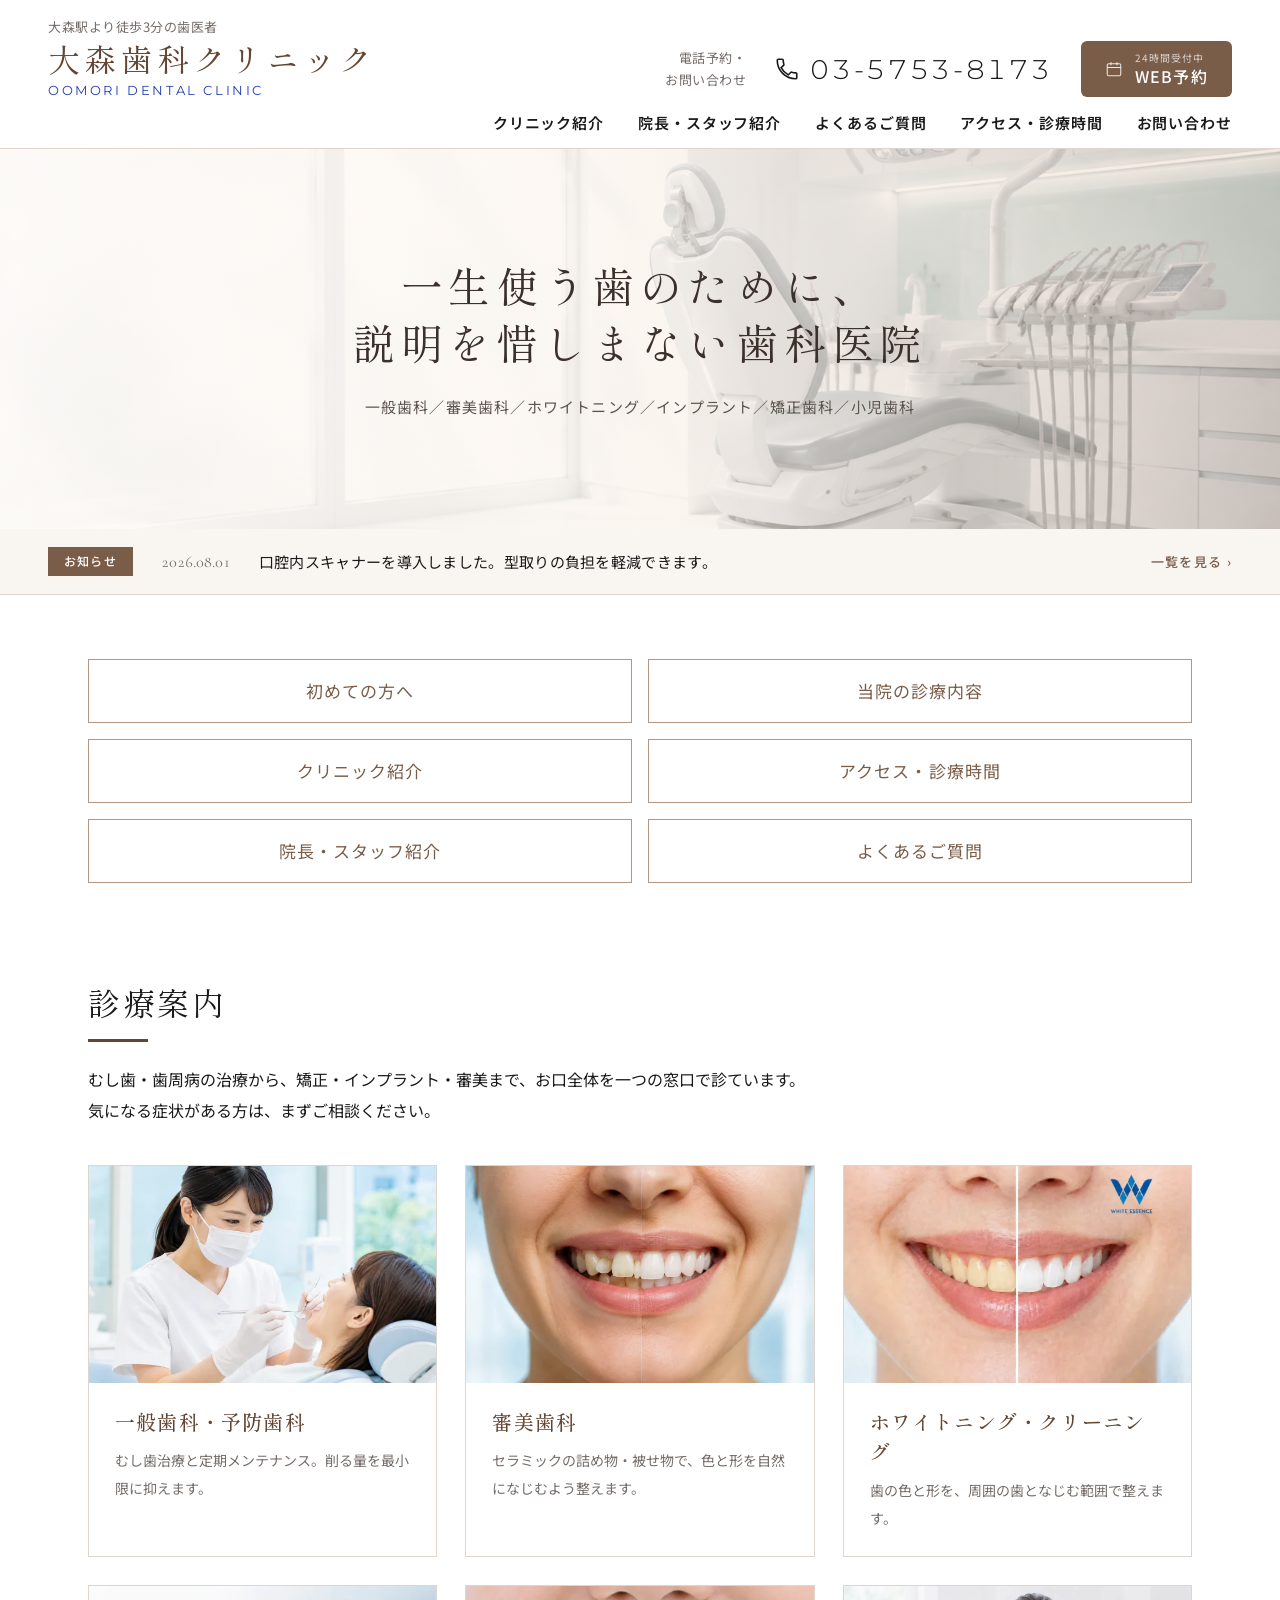
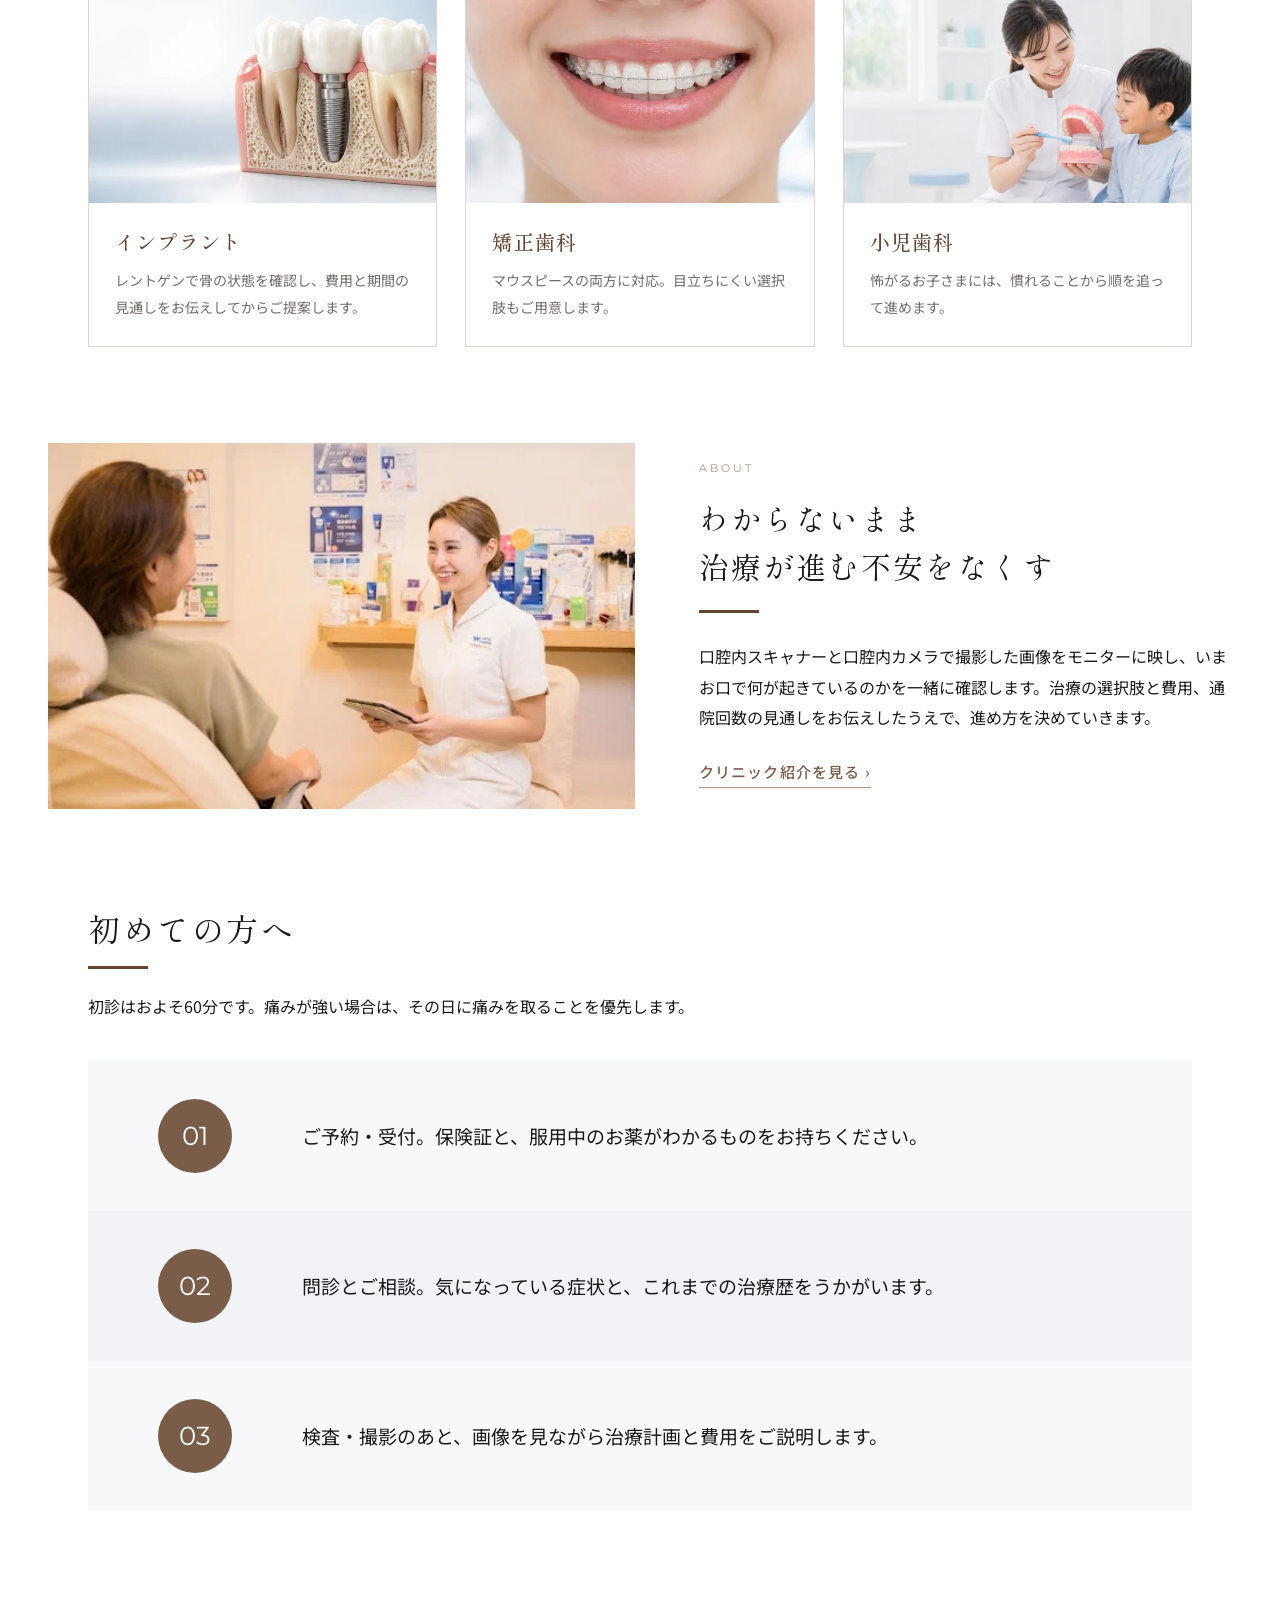
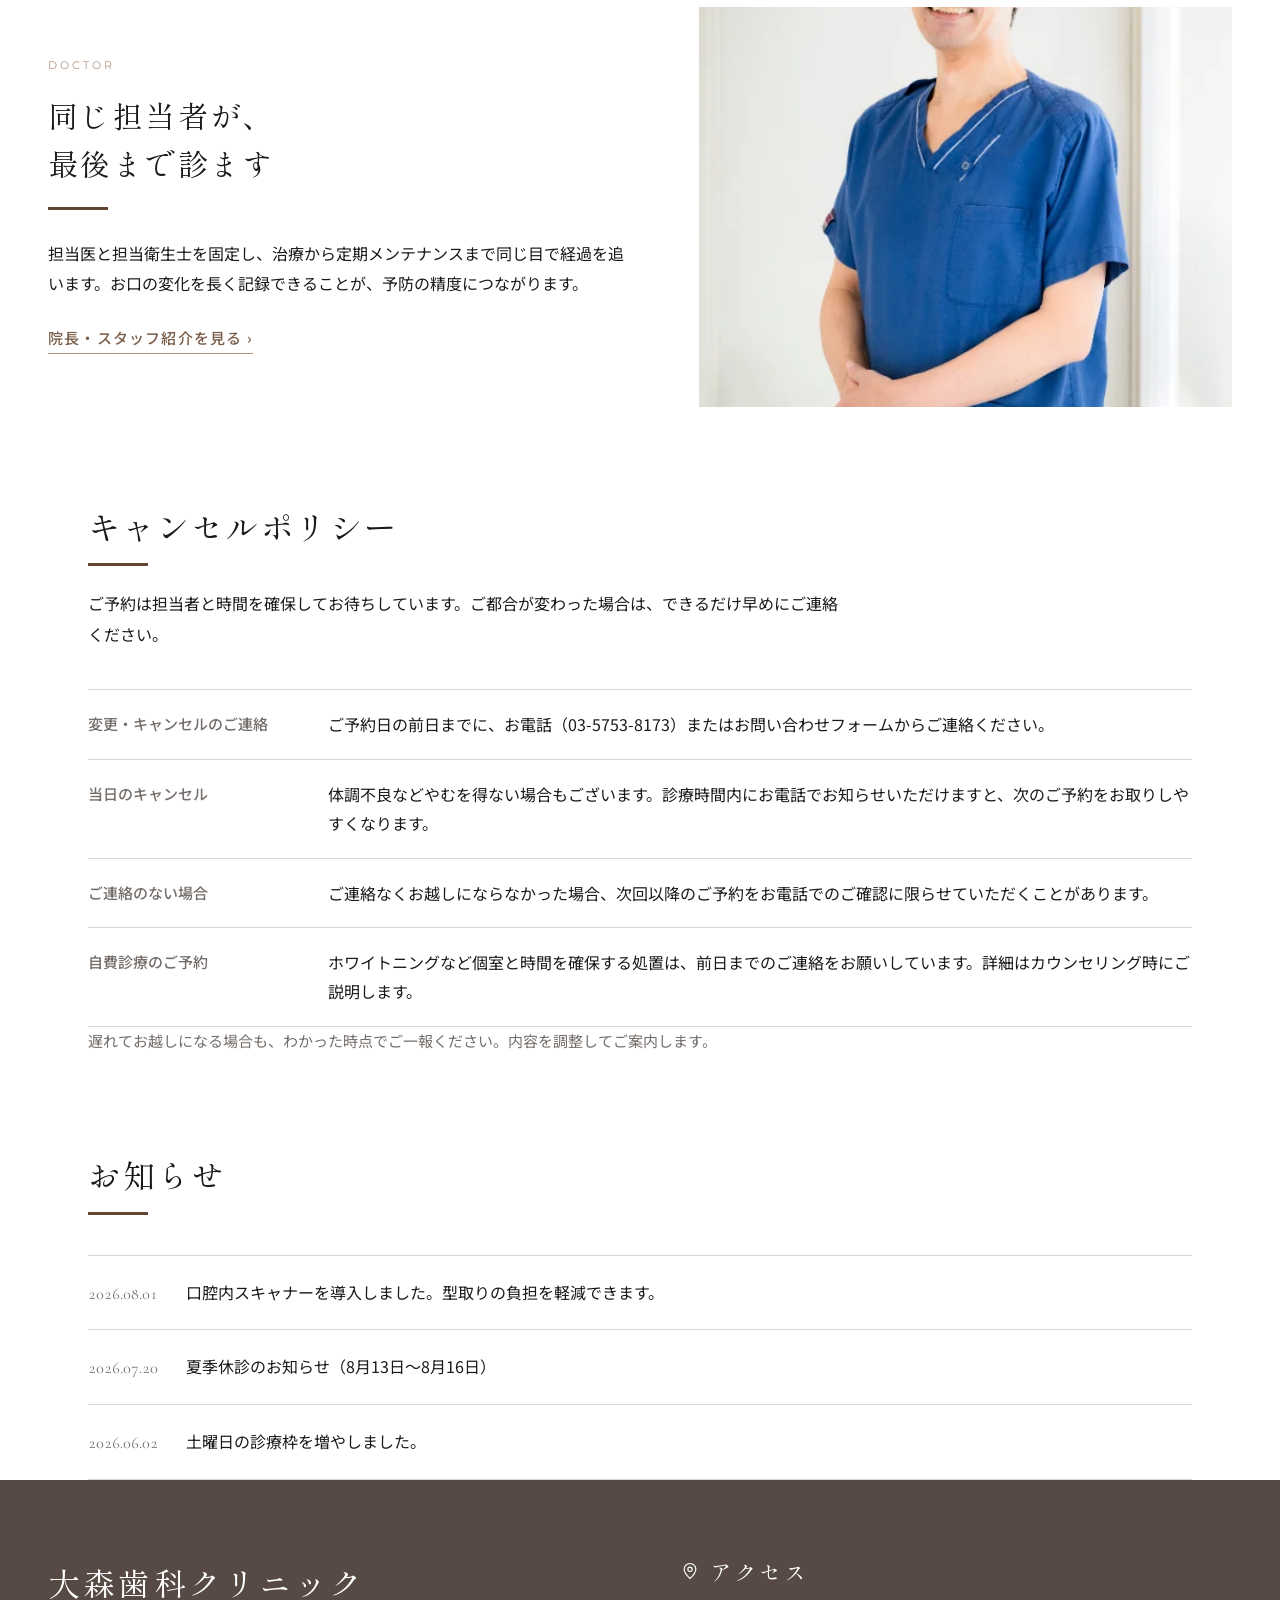
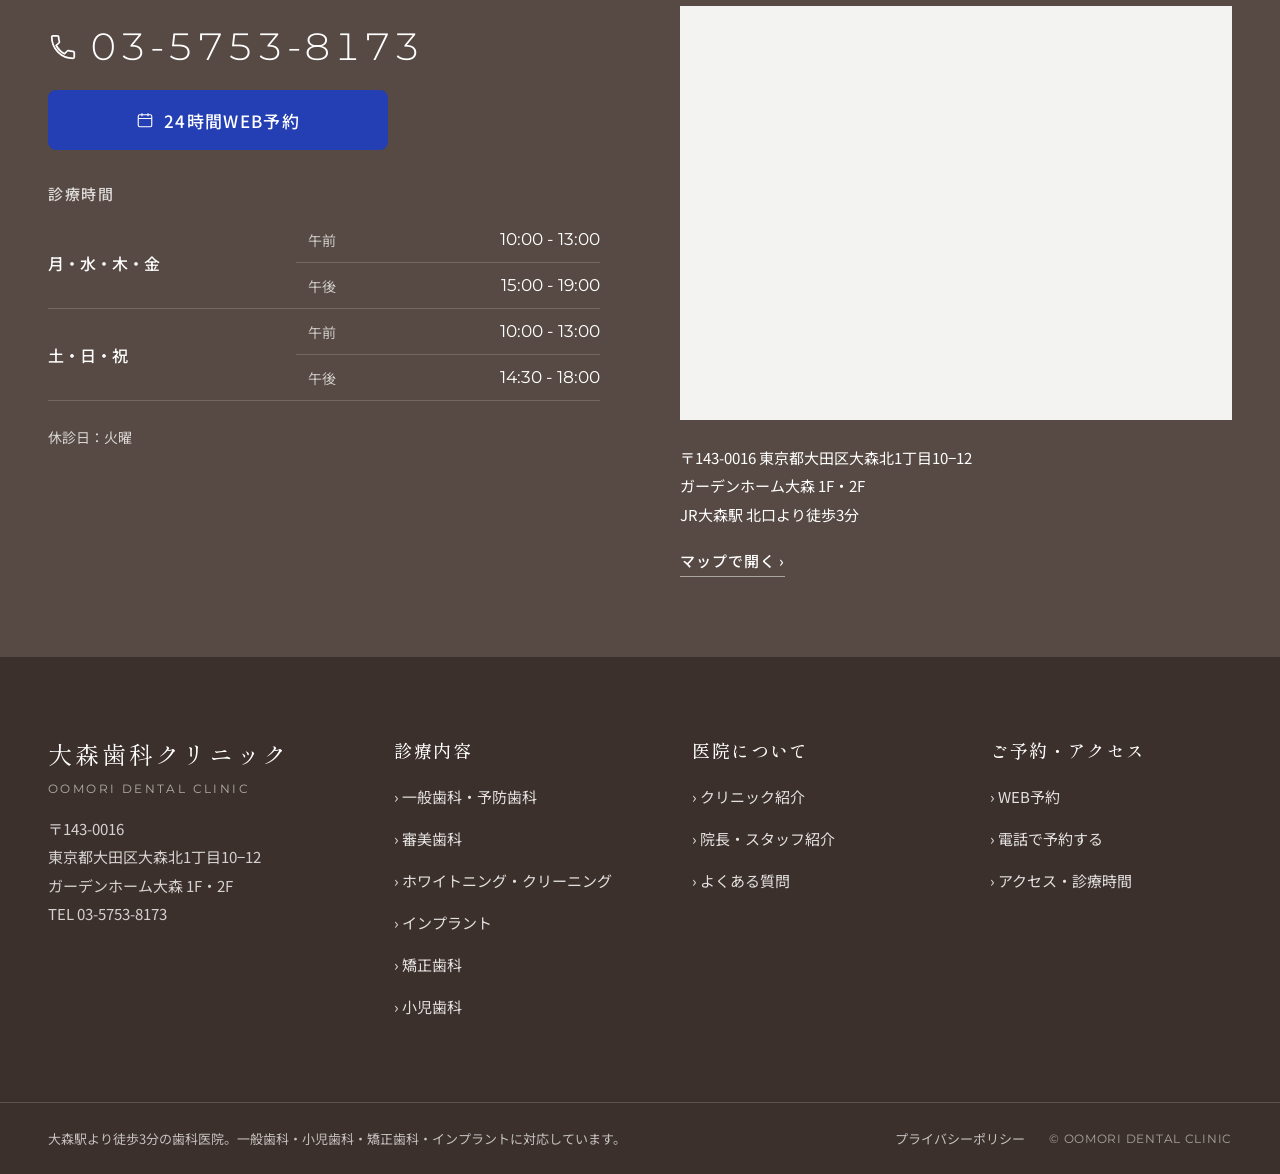
==== site/index.html @ 6da8de4f "Import Oomori Dental Clinic site and add CLAUDE.md project guide Adds the static homepage project (s" ====
<!DOCTYPE html>
<html lang="ja">
<head>
<meta charset="utf-8">
<meta name="viewport" content="width=device-width, initial-scale=1">
<title>大森歯科クリニック｜大森駅より徒歩3分の歯医者</title>
<meta name="description" content="大森駅より徒歩3分の歯科医院、大森歯科クリニック。一般歯科・審美歯科・ホワイトニング・インプラント・矯正歯科・小児歯科に対応しています。">
<link rel="preconnect" href="https://fonts.googleapis.com">
<link rel="preconnect" href="https://fonts.gstatic.com" crossorigin>
<link href="https://fonts.googleapis.com/css2?family=Shippori+Mincho:wght@400;500;600&family=Noto+Sans+JP:wght@400;500;700&family=Cormorant+Garamond:wght@300;400;500&family=Montserrat:wght@300;400;500&display=swap" rel="stylesheet">
<link rel="stylesheet" href="css/style.css">
</head>
<body>

<div data-include="partials/header.html"></div>

<div id="top" class="hero">
  <div class="hero__bg"><img src="assets/img/hero.png" alt="" width="1440" height="380"></div>
  <div class="hero__overlay"></div>
  <div class="hero__content">
    <h1 class="hero__title">一生使う歯のために、<br>説明を惜しまない歯科医院</h1>
    <p class="hero__subtitle">一般歯科／審美歯科／ホワイトニング／インプラント／矯正歯科／小児歯科</p>
  </div>
</div>

<div class="news-bar">
  <a href="/news/kouku-scanner.html" class="news-bar__link">
    <span class="news-bar__tag">お知らせ</span>
    <span class="news-bar__date">2026.08.01</span>
    <span class="news-bar__text">口腔内スキャナーを導入しました。型取りの負担を軽減できます。</span>
  </a>
  <a href="/news/kouku-scanner.html" class="news-bar__more">一覧を見る ›</a>
</div>

<main>
  <section class="section section--first">
    <div class="anchor-grid">
      <a href="#first">初めての方へ</a>
      <a href="#menu">当院の診療内容</a>
      <a href="/clinic.html">クリニック紹介</a>
      <a href="/access.html">アクセス・診療時間</a>
      <a href="#staff">院長・スタッフ紹介</a>
      <a href="/faq.html">よくあるご質問</a>
    </div>
  </section>

  <section id="menu" class="section">
    <div class="section-heading">
      <h2 class="section-heading__title">診療案内</h2>
      <div class="section-heading__rule"></div>
      <p class="section-heading__lead">むし歯・歯周病の治療から、矯正・インプラント・審美まで、お口全体を一つの窓口で診ています。気になる症状がある方は、まずご相談ください。</p>
    </div>
    <div class="menu-grid">
      <article class="menu-card">
        <div class="menu-card__image"><img src="assets/img/menu-general.webp" alt="一般歯科・予防歯科の診療風景" loading="lazy"></div>
        <div class="menu-card__body">
          <h3 class="menu-card__title">一般歯科・予防歯科</h3>
          <p class="menu-card__desc">むし歯治療と定期メンテナンス。削る量を最小限に抑えます。</p>
        </div>
      </article>
      <article class="menu-card">
        <div class="menu-card__image"><img src="assets/img/menu-esthetic.webp" alt="審美歯科の診療風景" loading="lazy"></div>
        <div class="menu-card__body">
          <h3 class="menu-card__title">審美歯科</h3>
          <p class="menu-card__desc">セラミックの詰め物・被せ物で、色と形を自然になじむよう整えます。</p>
        </div>
      </article>
      <article class="menu-card">
        <div class="menu-card__image"><img src="assets/img/menu-whitening.webp" alt="ホワイトニングの施術風景" loading="lazy"></div>
        <div class="menu-card__body">
          <h3 class="menu-card__title"><a href="/whitening.html">ホワイトニング・クリーニング</a></h3>
          <p class="menu-card__desc">歯の色と形を、周囲の歯となじむ範囲で整えます。</p>
        </div>
      </article>
      <article class="menu-card">
        <div class="menu-card__image"><img src="assets/img/menu-implant.webp" alt="インプラント治療のイメージ" loading="lazy"></div>
        <div class="menu-card__body">
          <h3 class="menu-card__title">インプラント</h3>
          <p class="menu-card__desc">レントゲンで骨の状態を確認し、費用と期間の見通しをお伝えしてからご提案します。</p>
        </div>
      </article>
      <article class="menu-card">
        <div class="menu-card__image"><img src="assets/img/menu-ortho.webp" alt="矯正歯科のイメージ" loading="lazy"></div>
        <div class="menu-card__body">
          <h3 class="menu-card__title">矯正歯科</h3>
          <p class="menu-card__desc">マウスピースの両方に対応。目立ちにくい選択肢もご用意します。</p>
        </div>
      </article>
      <article class="menu-card">
        <div class="menu-card__image"><img src="assets/img/menu-kids.webp" alt="小児歯科の診療風景" loading="lazy"></div>
        <div class="menu-card__body">
          <h3 class="menu-card__title">小児歯科</h3>
          <p class="menu-card__desc">怖がるお子さまには、慣れることから順を追って進めます。</p>
        </div>
      </article>
    </div>
  </section>

  <section id="about" class="section section--wide">
    <div class="media-block">
      <div class="media-block__image">
        <img src="assets/img/top-about.webp" alt="診療風景" loading="lazy">
      </div>
      <div class="media-block__content">
        <span class="media-block__eyebrow">ABOUT</span>
        <h2 class="media-block__title">わからないまま<br>治療が進む不安をなくす</h2>
        <div class="media-block__rule"></div>
        <p class="media-block__text">口腔内スキャナーと口腔内カメラで撮影した画像をモニターに映し、いまお口で何が起きているのかを一緒に確認します。治療の選択肢と費用、通院回数の見通しをお伝えしたうえで、進め方を決めていきます。</p>
        <a href="/clinic.html" class="media-block__link">クリニック紹介を見る ›</a>
      </div>
    </div>
  </section>

  <section id="first" class="section">
    <div class="section-heading">
      <h2 class="section-heading__title">初めての方へ</h2>
      <div class="section-heading__rule"></div>
      <p class="section-heading__lead">初診はおよそ60分です。痛みが強い場合は、その日に痛みを取ることを優先します。</p>
    </div>
    <ol class="steps">
      <li class="step">
        <span class="step__number">01</span>
        <p class="step__text">ご予約・受付。保険証と、服用中のお薬がわかるものをお持ちください。</p>
      </li>
      <li class="step">
        <span class="step__number">02</span>
        <p class="step__text">問診とご相談。気になっている症状と、これまでの治療歴をうかがいます。</p>
      </li>
      <li class="step">
        <span class="step__number">03</span>
        <p class="step__text">検査・撮影のあと、画像を見ながら治療計画と費用をご説明します。</p>
      </li>
    </ol>
  </section>

  <section id="staff" class="section section--wide">
    <div class="media-block">
      <div class="media-block__content">
        <span class="media-block__eyebrow">DOCTOR</span>
        <h2 class="media-block__title">同じ担当者が、<br>最後まで診ます</h2>
        <div class="media-block__rule"></div>
        <p class="media-block__text">担当医と担当衛生士を固定し、治療から定期メンテナンスまで同じ目で経過を追います。お口の変化を長く記録できることが、予防の精度につながります。</p>
        <a href="/staff.html" class="media-block__link">院長・スタッフ紹介を見る ›</a>
      </div>
      <div class="media-block__image media-block__image--portrait">
        <img src="assets/img/top-doctor.webp" alt="院長・スタッフ" loading="lazy">
      </div>
    </div>
  </section>

  <section id="cancel" class="section">
    <div class="section-heading">
      <h2 class="section-heading__title">キャンセルポリシー</h2>
      <div class="section-heading__rule"></div>
      <p class="section-heading__lead" style="max-width:760px">ご予約は担当者と時間を確保してお待ちしています。ご都合が変わった場合は、できるだけ早めにご連絡ください。</p>
    </div>
    <dl class="policy-list">
      <dt>変更・キャンセルのご連絡</dt>
      <dd>ご予約日の前日までに、お電話（03-5753-8173）またはお問い合わせフォームからご連絡ください。</dd>
      <dt>当日のキャンセル</dt>
      <dd>体調不良などやむを得ない場合もございます。診療時間内にお電話でお知らせいただけますと、次のご予約をお取りしやすくなります。</dd>
      <dt>ご連絡のない場合</dt>
      <dd>ご連絡なくお越しにならなかった場合、次回以降のご予約をお電話でのご確認に限らせていただくことがあります。</dd>
      <dt>自費診療のご予約</dt>
      <dd>ホワイトニングなど個室と時間を確保する処置は、前日までのご連絡をお願いしています。詳細はカウンセリング時にご説明します。</dd>
    </dl>
    <p class="policy-note">遅れてお越しになる場合も、わかった時点でご一報ください。内容を調整してご案内します。</p>
  </section>

  <section id="news" class="section">
    <div class="section-heading">
      <h2 class="section-heading__title">お知らせ</h2>
      <div class="section-heading__rule"></div>
    </div>
    <div class="news-list">
      <a href="/news/kouku-scanner.html">
        <span class="news-list__date">2026.08.01</span>
        <span class="news-list__text">口腔内スキャナーを導入しました。型取りの負担を軽減できます。</span>
      </a>
      <a href="/news/summer-closure.html">
        <span class="news-list__date">2026.07.20</span>
        <span class="news-list__text">夏季休診のお知らせ（8月13日〜8月16日）</span>
      </a>
      <a href="/news/saturday-slots.html">
        <span class="news-list__date">2026.06.02</span>
        <span class="news-list__text">土曜日の診療枠を増やしました。</span>
      </a>
    </div>
  </section>
</main>

<div style="margin-top:96px" data-include="partials/footer.html"></div>

<script src="js/include.js"></script>
</body>
</html>
---- site/css/style.css ----
/* ===== Base ===== */
* { box-sizing: border-box; }

body {
  margin: 0;
  background: #fff;
  font-family: "Noto Sans JP", sans-serif;
  color: #1A1A1A;
}

a { color: #7A5D49; }
a:hover { color: #634532; }

img { display: block; max-width: 100%; }

.section {
  max-width: 1200px;
  margin: 0 auto;
  padding: 96px 48px 0;
}

.section--first { padding-top: 64px; }
.section--wide { max-width: 1520px; }

.section-heading {
  display: flex;
  flex-direction: column;
  gap: 14px;
  margin-bottom: 40px;
}

.section-heading__title {
  margin: 0;
  font: 400 32px/1.45 "Shippori Mincho", serif;
  letter-spacing: .08em;
  color: #1A1A1A;
}

.section-heading__rule {
  width: 60px;
  height: 3px;
  background: #634532;
}

.section-heading__lead {
  margin: 8px 0 0;
  font: 400 16px/1.9 "Noto Sans JP", sans-serif;
  color: #1A1A1A;
  max-width: 720px;
}

/* ===== Site header ===== */
.site-header {
  background: #fff;
  border-bottom: 1px solid #DED5CE;
}

.site-header__top {
  display: flex;
  align-items: flex-end;
  justify-content: space-between;
  padding: 20px 48px 18px;
}

.site-header__brand {
  display: flex;
  flex-direction: column;
  gap: 8px;
}

.site-header__eyebrow {
  font: 400 13px/1 "Noto Sans JP", sans-serif;
  letter-spacing: .04em;
  color: #746D69;
}

.site-header__name {
  font: 400 32px/1.1 "Shippori Mincho", serif;
  letter-spacing: .14em;
  color: #634532;
  text-decoration: none;
}

.site-header__en {
  font: 400 13px/1 "Montserrat", sans-serif;
  letter-spacing: .2em;
  color: #243EB3;
}

.site-header__actions {
  display: flex;
  align-items: center;
  gap: 28px;
}

.site-header__tel {
  display: flex;
  align-items: center;
  gap: 28px;
  text-decoration: none;
}

.site-header__tel-label {
  font: 400 13px/1.7 "Noto Sans JP", sans-serif;
  letter-spacing: .04em;
  color: #746D69;
  text-align: right;
}

.site-header__tel-number-wrap {
  display: flex;
  align-items: center;
  gap: 10px;
}

.site-header__tel-number {
  font: 300 27px/1 "Montserrat", "Helvetica Neue", Arial, sans-serif;
  letter-spacing: .1em;
  color: #1A1A1A;
  font-variant-numeric: tabular-nums;
}

.site-header__reserve {
  display: flex;
  align-items: center;
  gap: 12px;
  min-height: 56px;
  padding: 0 24px;
  background: #7A5D49;
  border-radius: 6px;
  text-decoration: none;
}

.site-header__reserve-text {
  display: flex;
  flex-direction: column;
  gap: 3px;
}

.site-header__reserve-note {
  font: 400 10px/1.2 "Noto Sans JP", sans-serif;
  letter-spacing: .1em;
  color: rgba(255, 255, 255, .72);
}

.site-header__reserve-label {
  font: 500 16px/1.2 "Noto Sans JP", sans-serif;
  letter-spacing: .08em;
  color: #fff;
}

.site-header__nav {
  display: flex;
  justify-content: flex-end;
  gap: 34px;
  padding: 0 48px 18px;
}

.site-header__nav a {
  font: 600 15px/1 "Noto Sans JP", sans-serif;
  letter-spacing: .06em;
  color: #1A1A1A;
  text-decoration: none;
}

.site-header__nav a.is-active {
  color: #7A5D49;
  border-bottom: 2px solid #7A5D49;
  padding-bottom: 4px;
}

/* ===== Hero ===== */
.hero {
  position: relative;
  height: 380px;
}

.hero__bg {
  position: absolute;
  inset: 0;
  background: #3A2E28;
}

.hero__bg img {
  width: 100%;
  height: 100%;
  object-fit: cover;
}

.hero__overlay {
  position: absolute;
  inset: 0;
  background: linear-gradient(90deg, rgba(255, 252, 249, .94) 0%, rgba(252, 246, 240, .82) 46%, rgba(232, 194, 166, .34) 100%);
  pointer-events: none;
}

.hero__content {
  position: absolute;
  inset: 0;
  display: flex;
  flex-direction: column;
  align-items: center;
  justify-content: center;
  gap: 22px;
  pointer-events: none;
  text-align: center;
}

.hero__title {
  margin: 0;
  font: 400 42px/1.35 "Shippori Mincho", serif;
  letter-spacing: .14em;
  color: #3C302C;
}

.hero__subtitle {
  margin: 0;
  font: 400 15px/1.9 "Noto Sans JP", sans-serif;
  letter-spacing: .08em;
  color: #5C534D;
}

/* ===== News bar ===== */
.news-bar {
  display: flex;
  align-items: center;
  gap: 28px;
  padding: 18px 48px;
  background: #F9F5F0;
  border-bottom: 1px solid #DED5CE;
}

.news-bar__link {
  display: flex;
  align-items: center;
  gap: 28px;
  flex: 1;
  min-width: 0;
  text-decoration: none;
}

.news-bar__tag {
  flex: none;
  padding: 6px 16px;
  background: #7A5D49;
  font: 500 12px/1.4 "Noto Sans JP", sans-serif;
  letter-spacing: .1em;
  color: #fff;
}

.news-bar__date {
  font: 400 16px/1 "Cormorant Garamond", serif;
  color: #746D69;
  font-variant-numeric: tabular-nums;
}

.news-bar__text {
  font: 400 15px/1.7 "Noto Sans JP", sans-serif;
  letter-spacing: .02em;
  color: #1A1A1A;
}

.news-bar__more {
  flex: none;
  margin-left: auto;
  font: 500 13px/1 "Noto Sans JP", sans-serif;
  letter-spacing: .1em;
  color: #7A5D49;
  text-decoration: none;
}

/* ===== Anchor grid ===== */
.anchor-grid {
  display: grid;
  grid-template-columns: 1fr 1fr;
  gap: 16px;
}

.anchor-grid a {
  display: flex;
  align-items: center;
  justify-content: center;
  min-height: 64px;
  border: 1px solid #B39784;
  background: #fff;
  font: 400 17px/1.5 "Noto Sans JP", sans-serif;
  letter-spacing: .06em;
  color: #7A5D49;
  text-decoration: none;
}

/* ===== Menu cards ===== */
.menu-grid {
  display: grid;
  grid-template-columns: repeat(3, minmax(0, 1fr));
  gap: 28px;
}

.menu-card {
  border: 1px solid #DED5CE;
  background: #fff;
}

.menu-card__image {
  aspect-ratio: 16 / 10;
  background: #EDE6E0;
  overflow: hidden;
}

.menu-card__image img {
  width: 100%;
  height: 100%;
  object-fit: cover;
}

.menu-card__body {
  padding: 24px 26px;
  display: flex;
  flex-direction: column;
  gap: 10px;
}

.menu-card__title {
  margin: 0;
  font: 500 20px/1.5 "Shippori Mincho", serif;
  letter-spacing: .06em;
  color: #634532;
}

.menu-card__title a {
  color: #634532;
  text-decoration: none;
}

.menu-card__desc {
  margin: 0;
  font: 400 14px/1.95 "Noto Sans JP", sans-serif;
  color: #746D69;
}

/* ===== About / staff media blocks ===== */
.media-block {
  display: grid;
  grid-template-columns: minmax(0, 1.1fr) minmax(360px, 1fr);
  gap: 64px;
  align-items: center;
}

.media-block__image {
  position: relative;
  aspect-ratio: 16 / 10;
  background: #3A2E28;
  overflow: hidden;
}

.media-block__image--portrait {
  aspect-ratio: 4 / 3;
}

.media-block__image img {
  width: 100%;
  height: 100%;
  object-fit: cover;
}

.media-block__content {
  display: flex;
  flex-direction: column;
  gap: 20px;
}

.media-block__eyebrow {
  font: 400 11px/1 "Montserrat", sans-serif;
  letter-spacing: .28em;
  color: #B39784;
}

.media-block__title {
  margin: 0;
  font: 400 30px/1.6 "Shippori Mincho", serif;
  letter-spacing: .08em;
  color: #1A1A1A;
}

.media-block__rule {
  width: 60px;
  height: 3px;
  background: #634532;
}

.media-block__text {
  margin: 8px 0 0;
  font: 400 16px/1.9 "Noto Sans JP", sans-serif;
  color: #1A1A1A;
}

.media-block__link {
  margin-top: 12px;
  align-self: flex-start;
  font: 500 15px/1 "Noto Sans JP", sans-serif;
  letter-spacing: .08em;
  color: #7A5D49;
  text-decoration: none;
  border-bottom: 1px solid #B39784;
  padding-bottom: 8px;
}

/* ===== First-visit steps ===== */
.steps {
  margin: 0;
  padding: 0;
  list-style: none;
  display: flex;
  flex-direction: column;
}

.step {
  display: grid;
  grid-template-columns: 150px minmax(0, 1fr);
  align-items: center;
  gap: 32px;
  min-height: 150px;
  padding: 24px 32px;
  background: #F7F8FA;
}

.step:nth-child(even) { background: #F1F3F7; }

.step__number {
  width: 74px;
  height: 74px;
  border-radius: 50%;
  background: #7A5D49;
  color: #fff;
  display: flex;
  align-items: center;
  justify-content: center;
  font: 400 26px/1 "Montserrat", sans-serif;
  justify-self: center;
}

.step__text {
  margin: 0;
  font: 400 19px/1.7 "Noto Sans JP", sans-serif;
  color: #1A1A1A;
}

/* ===== Cancel policy ===== */
.policy-list {
  margin: 0;
  display: grid;
  grid-template-columns: 240px minmax(0, 1fr);
  gap: 0;
}

.policy-list dt {
  padding: 20px 0;
  border-top: 1px solid #DED5CE;
  font: 500 15px/1.8 "Noto Sans JP", sans-serif;
  color: #746D69;
}

.policy-list dd {
  margin: 0;
  padding: 20px 0;
  border-top: 1px solid #DED5CE;
  font: 400 16px/1.8 "Noto Sans JP", sans-serif;
  color: #1A1A1A;
}

.policy-list dt:last-of-type,
.policy-list dd:last-of-type {
  border-bottom: 1px solid #DED5CE;
}

.policy-note {
  margin: 0;
  font: 400 15px/1.9 "Noto Sans JP", sans-serif;
  color: #746D69;
}

/* ===== News list ===== */
.news-list {
  display: flex;
  flex-direction: column;
}

.news-list a {
  display: flex;
  align-items: baseline;
  gap: 28px;
  padding: 22px 0;
  border-top: 1px solid #DED5CE;
  text-decoration: none;
}

.news-list a:last-child { border-bottom: 1px solid #DED5CE; }

.news-list__date {
  flex: none;
  font: 400 16px/1.6 "Cormorant Garamond", serif;
  color: #746D69;
  font-variant-numeric: tabular-nums;
}

.news-list__text {
  font: 400 16px/1.8 "Noto Sans JP", sans-serif;
  color: #1A1A1A;
}

/* ===== Reserve section ===== */
.reserve {
  background: #574A44;
  color: #fff;
}

.reserve__inner {
  max-width: 1520px;
  margin: 0 auto;
  padding: 80px 48px;
  display: grid;
  grid-template-columns: minmax(0, 1fr) minmax(0, 1fr);
  gap: 80px;
}

.reserve__col {
  display: flex;
  flex-direction: column;
  gap: 24px;
}

.reserve__clinic-name {
  margin: 0;
  font: 400 32px/1.4 "Shippori Mincho", serif;
  letter-spacing: .1em;
  color: #fff;
}

.reserve__tel {
  display: flex;
  align-items: center;
  gap: 12px;
  text-decoration: none;
}

.reserve__tel span {
  font: 300 38px/1 "Montserrat", sans-serif;
  letter-spacing: .08em;
  color: #fff;
  font-variant-numeric: tabular-nums;
}

.reserve__cta {
  display: flex;
  align-items: center;
  justify-content: center;
  gap: 10px;
  max-width: 340px;
  min-height: 60px;
  background: #243EB3;
  border-radius: 8px;
  font: 500 17px/1 "Noto Sans JP", sans-serif;
  letter-spacing: .08em;
  color: #fff;
  text-decoration: none;
}

.reserve__hours {
  width: 100%;
  border-collapse: collapse;
  font-variant-numeric: tabular-nums;
  margin-top: 12px;
}

.reserve__hours caption {
  text-align: left;
  font: 500 15px/1 "Noto Sans JP", sans-serif;
  letter-spacing: .1em;
  color: rgba(255, 255, 255, .8);
  padding-bottom: 16px;
}

.reserve__hours th {
  padding: 14px 12px 14px 0;
  border-bottom: 1px solid rgba(255, 255, 255, .16);
  font: 500 16px/1.5 "Noto Sans JP", sans-serif;
  color: #fff;
  text-align: left;
  vertical-align: middle;
  white-space: nowrap;
}

.reserve__hours-label {
  padding: 14px 12px;
  border-bottom: 1px solid rgba(255, 255, 255, .16);
  font: 400 14px/1 "Noto Sans JP", sans-serif;
  color: rgba(255, 255, 255, .7);
}

.reserve__hours-time {
  padding: 14px 0;
  border-bottom: 1px solid rgba(255, 255, 255, .16);
  font: 400 17px/1 "Montserrat", sans-serif;
  color: #fff;
  text-align: right;
}

.reserve__note {
  margin: 0;
  font: 400 14px/1.8 "Noto Sans JP", sans-serif;
  color: rgba(255, 255, 255, .78);
}

.reserve__access-heading {
  display: flex;
  align-items: center;
  gap: 10px;
}

.reserve__access-heading h2 {
  margin: 0;
  font: 400 22px/1 "Shippori Mincho", serif;
  letter-spacing: .12em;
  color: #fff;
}

.reserve__map {
  width: 100%;
  aspect-ratio: 4 / 3;
  border: 0;
  display: block;
  background: #F3F3F2;
}

.reserve__address {
  margin: 0;
  font: 400 15px/1.9 "Noto Sans JP", sans-serif;
  color: #fff;
}

.reserve__map-link {
  align-self: flex-start;
  font: 500 15px/1 "Noto Sans JP", sans-serif;
  letter-spacing: .06em;
  color: #fff;
  text-decoration: none;
  border-bottom: 1px solid rgba(255, 255, 255, .5);
  padding-bottom: 8px;
}

/* ===== Site footer ===== */
.site-footer {
  background: #3C302C;
  color: #fff;
}

.site-footer__inner {
  max-width: 1520px;
  margin: 0 auto;
  padding: 80px 48px;
  display: grid;
  grid-template-columns: 1.2fr 1fr 1fr 1fr;
  gap: 56px;
}

.site-footer__col {
  display: flex;
  flex-direction: column;
  gap: 12px;
}

.site-footer__name {
  font: 400 24px/1.4 "Shippori Mincho", serif;
  letter-spacing: .12em;
  color: #fff;
}

.site-footer__en {
  font: 400 12px/1 "Montserrat", sans-serif;
  letter-spacing: .2em;
  color: rgba(255, 255, 255, .6);
}

.site-footer__address {
  margin: 8px 0 0;
  font: 400 15px/1.9 "Noto Sans JP", sans-serif;
  color: rgba(255, 255, 255, .78);
}

.site-footer__col h2 {
  margin: 0 0 6px;
  font: 500 18px/1.5 "Shippori Mincho", serif;
  letter-spacing: .08em;
  color: #fff;
}

.site-footer__col a {
  font: 400 15px/2 "Noto Sans JP", sans-serif;
  color: rgba(255, 255, 255, .86);
  text-decoration: none;
}

.site-footer__bottom-bar {
  border-top: 1px solid rgba(255, 255, 255, .16);
}

.site-footer__bottom {
  max-width: 1520px;
  margin: 0 auto;
  padding: 24px 48px;
  display: flex;
  align-items: center;
  justify-content: space-between;
  gap: 24px;
  font: 400 13px/1.8 "Noto Sans JP", sans-serif;
  color: rgba(255, 255, 255, .7);
}

.site-footer__bottom-links {
  display: flex;
  align-items: center;
  gap: 24px;
}

.site-footer__bottom-links a {
  font: 400 13px/1.8 "Noto Sans JP", sans-serif;
  color: rgba(255, 255, 255, .7);
  text-decoration: none;
}

.site-footer__copyright {
  font: 400 12px/1.8 "Montserrat", sans-serif;
  letter-spacing: .06em;
  color: rgba(255, 255, 255, .55);
}

/* ===== Interior page hero ===== */
.page-hero {
  position: relative;
  height: 380px;
  background: #3A2E28;
  overflow: hidden;
}

.page-hero--short { height: 300px; }

.page-hero__bg-img {
  width: 100%;
  height: 100%;
  object-fit: cover;
}

.page-hero__scrim {
  position: absolute;
  inset: 0;
  background: rgba(42, 31, 25, .44);
  pointer-events: none;
}

.page-hero--short .page-hero__scrim { background: rgba(42, 31, 25, .46); }

.page-hero__content {
  position: absolute;
  inset: 0;
  display: flex;
  flex-direction: column;
  align-items: center;
  justify-content: flex-end;
  padding-bottom: 52px;
  gap: 16px;
  pointer-events: none;
}

.page-hero--short .page-hero__content { padding-bottom: 44px; gap: 14px; }

.page-hero__eyebrow {
  font: 400 11px/1 "Montserrat", sans-serif;
  letter-spacing: .3em;
  color: rgba(255, 255, 255, .72);
}

.page-hero__title {
  margin: 0;
  font: 400 44px/1.35 "Shippori Mincho", serif;
  letter-spacing: .16em;
  color: #fff;
  text-align: center;
}

.page-hero--short .page-hero__title { font: 400 38px/1.4 "Shippori Mincho", serif; letter-spacing: .14em; }

/* ===== Breadcrumb ===== */
.breadcrumb {
  display: flex;
  flex-wrap: wrap;
  align-items: center;
  gap: 10px;
  max-width: 1200px;
  margin: 0 auto;
  padding: 40px 48px 56px;
  font: 400 13px/1.7 "Noto Sans JP", sans-serif;
}

.breadcrumb a { color: #746D69; text-decoration: none; }
.breadcrumb__sep { color: #B39784; }
.breadcrumb__current { color: #1A1A1A; }

/* ===== Intro (centered heading) ===== */
.intro {
  max-width: 900px;
  margin: 0 auto;
  padding: 0 48px;
  display: flex;
  flex-direction: column;
  align-items: center;
  gap: 28px;
}

.intro__title {
  margin: 0;
  font: 400 34px/1.6 "Shippori Mincho", serif;
  letter-spacing: .1em;
  color: #1A1A1A;
  text-align: center;
}

.intro__lead {
  margin: 0;
  font: 400 16px/1.9 "Noto Sans JP", sans-serif;
  color: #1A1A1A;
  text-align: center;
  max-width: 720px;
}

.intro__divider {
  width: 100%;
  height: 1px;
  background: #DED5CE;
  margin-top: 12px;
}

/* ===== Content layout (main + sidebar) ===== */
.content-layout {
  max-width: 1520px;
  margin: 0 auto;
  padding: 96px 48px 0;
  display: grid;
  grid-template-columns: minmax(0, 1fr) 320px;
  gap: 64px;
  align-items: start;
}

.content-stack {
  display: flex;
  flex-direction: column;
  gap: 96px;
}

.content-stack--tight { gap: 80px; }

.content-section {
  display: flex;
  flex-direction: column;
  gap: 36px;
}

.content-section--tight { gap: 32px; }

/* ===== Sidebar ===== */
.page-aside {
  background: #F9F5F0;
  padding: 30px;
  display: flex;
  flex-direction: column;
  gap: 28px;
}

.page-aside__instagram {
  display: flex;
  flex-direction: column;
  align-items: center;
  gap: 8px;
  background: #fff;
  border-radius: 6px;
  padding: 20px;
  text-decoration: none;
}

.page-aside__instagram span {
  font: 400 12px/1 "Montserrat", sans-serif;
  letter-spacing: .16em;
  color: #746D69;
}

.page-aside__group {
  display: flex;
  flex-direction: column;
  gap: 0;
}

.page-aside__group h2 {
  margin: 0 0 8px;
  font: 500 18px/1.5 "Shippori Mincho", serif;
  letter-spacing: .08em;
  color: #634532;
  text-align: center;
  padding-bottom: 14px;
  border-bottom: 1px solid #B39784;
}

.page-aside__link {
  display: flex;
  align-items: center;
  min-height: 54px;
  border-bottom: 1px dotted #DED5CE;
  font: 400 15px/1.6 "Noto Sans JP", sans-serif;
  color: #1A1A1A;
  text-decoration: none;
}

.page-aside__link:last-child { border-bottom: 0; }

.page-aside__text {
  margin: 14px 0 0;
  font: 400 15px/1.9 "Noto Sans JP", sans-serif;
  color: #1A1A1A;
}

/* ===== Generic definition list (variable label width via --label-w) ===== */
.definition-list {
  margin: 0;
  display: grid;
  grid-template-columns: var(--label-w, 200px) minmax(0, 1fr);
  gap: 0;
}

.definition-list dt {
  padding: 18px 0;
  border-top: 1px solid #DED5CE;
  font: 500 15px/1.8 "Noto Sans JP", sans-serif;
  color: #746D69;
}

.definition-list dd {
  margin: 0;
  padding: 18px 0;
  border-top: 1px solid #DED5CE;
  font: 400 16px/1.8 "Noto Sans JP", sans-serif;
  color: #1A1A1A;
}

.definition-list dt:last-of-type,
.definition-list dd:last-of-type { border-bottom: 1px solid #DED5CE; }

.definition-list--career dt {
  font: 400 15px/1.8 "Montserrat", sans-serif;
  font-variant-numeric: tabular-nums;
}

/* ===== Gallery grid ===== */
.gallery-grid {
  display: grid;
  grid-template-columns: repeat(4, minmax(0, 1fr));
  gap: 28px;
}

.gallery-item {
  margin: 0;
  display: flex;
  flex-direction: column;
  gap: 12px;
}

.gallery-item__image {
  aspect-ratio: 16 / 10;
  background: #EDE6E0;
  overflow: hidden;
}

.gallery-item__image img {
  width: 100%;
  height: 100%;
  object-fit: cover;
}

.gallery-item figcaption {
  font: 400 14px/1.7 "Noto Sans JP", sans-serif;
  color: #746D69;
}

/* ===== Generic photo box ===== */
.photo-box {
  aspect-ratio: 16 / 10;
  background: #EDE6E0;
  overflow: hidden;
}

.photo-box img {
  width: 100%;
  height: 100%;
  object-fit: cover;
}

/* ===== Tag block (spec label + text) ===== */
.tag-block {
  display: flex;
  flex-direction: column;
  gap: 14px;
}

.tag-block__label {
  align-self: flex-start;
  padding: 11px 20px;
  background: #F1F3F7;
  border-left: 9px solid #7A5D49;
  font: 500 17px/1.5 "Noto Sans JP", sans-serif;
  letter-spacing: .06em;
  color: #1A1A1A;
}

.tag-block__text {
  margin: 0;
  font: 400 16px/1.9 "Noto Sans JP", sans-serif;
  color: #1A1A1A;
}

/* ===== Merit grid ===== */
.merit-banner {
  margin: 0;
  display: flex;
  align-items: center;
  justify-content: center;
  min-height: 82px;
  background: #7A5D49;
  font: 500 24px/1.5 "Shippori Mincho", serif;
  letter-spacing: .1em;
  color: #fff;
  text-align: center;
}

.merit-grid {
  display: grid;
  grid-template-columns: repeat(8, minmax(0, 1fr));
  gap: 24px;
  margin-top: 32px;
}

.merit-card {
  grid-column: span 2;
  aspect-ratio: 1 / 1;
  background: #F3EFEC;
  display: flex;
  align-items: center;
  justify-content: center;
  padding: 20px;
  font: 400 18px/1.65 "Noto Sans JP", sans-serif;
  color: #7A5D49;
  text-align: center;
}

/* ===== Qualification list ===== */
.qual-list {
  margin: 0;
  padding: 0;
  list-style: none;
  display: flex;
  flex-direction: column;
  gap: 12px;
  font: 400 16px/1.8 "Noto Sans JP", sans-serif;
  color: #1A1A1A;
}

/* ===== Notes list (bulleted) ===== */
.notes-list {
  margin: 0;
  padding-left: 1.3em;
  display: flex;
  flex-direction: column;
  gap: 12px;
  font: 400 16px/1.9 "Noto Sans JP", sans-serif;
  color: #1A1A1A;
}

/* ===== Asset placeholder (pending real photo/logo) ===== */
.asset-placeholder {
  background: repeating-linear-gradient(135deg, #E4DBD3 0 10px, #EDE6E0 10px 20px);
  display: flex;
  align-items: center;
  justify-content: center;
  color: #7A5D49;
  font: 400 12px/1.6 ui-monospace, Menlo, monospace;
  letter-spacing: .06em;
  text-align: center;
  padding: 16px;
}

/* ===== CTA banner ===== */
.cta-banner {
  display: flex;
  flex-direction: column;
  align-items: center;
  gap: 24px;
  padding: 56px 32px;
  background: #F9F5F0;
  text-align: center;
}

.cta-banner__title {
  margin: 0;
  font: 400 26px/1.6 "Shippori Mincho", serif;
  letter-spacing: .08em;
  color: #1A1A1A;
}

.cta-banner__tel {
  display: flex;
  align-items: center;
  gap: 12px;
  text-decoration: none;
}

.cta-banner__tel span {
  font: 300 34px/1 "Montserrat", sans-serif;
  letter-spacing: .08em;
  color: #1A1A1A;
  font-variant-numeric: tabular-nums;
}

.cta-banner__note {
  font: 400 14px/1.8 "Noto Sans JP", sans-serif;
  color: #746D69;
}

.cta-banner__button {
  display: flex;
  align-items: center;
  justify-content: center;
  min-height: 56px;
  padding: 0 32px;
  background: #7A5D49;
  border-radius: 6px;
  font: 500 16px/1 "Noto Sans JP", sans-serif;
  letter-spacing: .08em;
  color: #fff;
  text-decoration: none;
}

/* ===== Numbered flow list (circle marker) ===== */
.flow-list {
  margin: 0;
  padding: 0;
  list-style: none;
  display: flex;
  flex-direction: column;
  gap: 12px;
}

.flow-item {
  display: grid;
  grid-template-columns: 64px minmax(0, 1fr);
  align-items: center;
  gap: 28px;
  padding: 24px 32px;
  background: #F7F8FA;
}

.flow-item__number {
  width: 64px;
  height: 64px;
  border-radius: 50%;
  background: #7A5D49;
  display: flex;
  align-items: center;
  justify-content: center;
  font: 400 22px/1 "Cormorant Garamond", serif;
  color: #fff;
}

.flow-item__body {
  display: flex;
  flex-direction: column;
  gap: 8px;
}

.flow-item__title {
  font: 500 19px/1.5 "Shippori Mincho", serif;
  letter-spacing: .06em;
  color: #1A1A1A;
}

.flow-item__text {
  font: 400 15px/1.9 "Noto Sans JP", sans-serif;
  color: #1A1A1A;
}

/* ===== Two-column info cards ===== */
.two-col-grid {
  display: grid;
  grid-template-columns: 1fr 1fr;
  gap: 20px;
}

.info-card {
  display: flex;
  flex-direction: column;
  gap: 14px;
  padding: 32px;
  background: #F9F5F0;
}

.info-card__eyebrow {
  font: 400 11px/1 "Montserrat", sans-serif;
  letter-spacing: .24em;
  color: #B39784;
}

.info-card__title {
  margin: 0;
  font: 500 21px/1.5 "Shippori Mincho", serif;
  letter-spacing: .06em;
  color: #1A1A1A;
}

.info-card__text {
  margin: 0;
  font: 400 15px/1.95 "Noto Sans JP", sans-serif;
  color: #1A1A1A;
}

/* ===== FAQ accordion ===== */
.faq-group {
  display: flex;
  flex-direction: column;
  gap: 12px;
}

.faq-item {
  border: 1px solid #DED5CE;
  background: #fff;
}

.faq-item summary {
  list-style: none;
  cursor: pointer;
  display: flex;
  align-items: center;
  gap: 18px;
  padding: 22px 26px;
  font: 500 17px/1.7 "Noto Sans JP", sans-serif;
  color: #1A1A1A;
}

.faq-item summary::-webkit-details-marker { display: none; }

.faq-item__q {
  flex: none;
  font: 400 20px/1 "Cormorant Garamond", serif;
  color: #B39784;
}

.faq-item__mark {
  margin-left: auto;
  flex: none;
  font: 300 22px/1 "Montserrat", sans-serif;
  color: #7A5D49;
  transition: transform 180ms ease;
}

.faq-item[open] .faq-item__mark { transform: rotate(45deg); }

.faq-item__answer {
  margin: 0;
  padding: 0 26px 26px 62px;
  font: 400 16px/1.9 "Noto Sans JP", sans-serif;
  color: #1A1A1A;
  border-top: 1px solid #F1EDE9;
  padding-top: 22px;
}

/* ===== Contact options ===== */
.contact-options {
  display: grid;
  grid-template-columns: 1fr 1fr;
  gap: 20px;
}

.contact-option {
  display: flex;
  flex-direction: column;
  align-items: center;
  gap: 16px;
  padding: 40px 32px;
  background: #F9F5F0;
}

.contact-option__eyebrow {
  font: 400 11px/1 "Montserrat", sans-serif;
  letter-spacing: .24em;
  color: #B39784;
}

.contact-option__title {
  margin: 0;
  font: 400 22px/1.5 "Shippori Mincho", serif;
  letter-spacing: .08em;
  color: #1A1A1A;
}

.contact-option__tel {
  display: flex;
  align-items: center;
  gap: 12px;
  text-decoration: none;
}

.contact-option__tel span {
  font: 300 34px/1 "Montserrat", sans-serif;
  letter-spacing: .08em;
  color: #1A1A1A;
  font-variant-numeric: tabular-nums;
}

.contact-option__note {
  font: 400 14px/1.8 "Noto Sans JP", sans-serif;
  color: #746D69;
  text-align: center;
}

.contact-option__text {
  margin: 0;
  font: 400 15px/1.9 "Noto Sans JP", sans-serif;
  color: #1A1A1A;
  text-align: center;
}

.contact-option__button {
  display: flex;
  align-items: center;
  justify-content: center;
  min-height: 56px;
  padding: 0 32px;
  background: #7A5D49;
  border-radius: 6px;
  font: 500 16px/1 "Noto Sans JP", sans-serif;
  letter-spacing: .08em;
  color: #fff;
  text-decoration: none;
}

/* ===== Contact form ===== */
.contact-form {
  display: flex;
  flex-direction: column;
  border-top: 1px solid #DED5CE;
}

.form-row {
  display: grid;
  grid-template-columns: 220px minmax(0, 1fr);
  gap: 24px;
  padding: 26px 0;
  border-bottom: 1px solid #DED5CE;
  align-items: start;
}

.form-row label,
.form-row .form-label {
  font: 500 16px/1.7 "Noto Sans JP", sans-serif;
  color: #1A1A1A;
  padding-top: 12px;
}

.required-mark { color: #B4453A; }

.form-input {
  width: 100%;
  box-sizing: border-box;
  min-height: 52px;
  padding: 0 16px;
  border: 1px solid #DED5CE;
  background: #fff;
  font-size: 16px;
  color: #1A1A1A;
  font-family: "Noto Sans JP", sans-serif;
}

.form-input:focus,
.form-textarea:focus,
.form-select:focus {
  outline: 2px solid #B39784;
  outline-offset: 1px;
}

.form-select {
  width: 100%;
  box-sizing: border-box;
  min-height: 52px;
  padding: 0 16px;
  border: 1px solid #DED5CE;
  background: #fff;
  font-size: 16px;
  color: #1A1A1A;
  font-family: "Noto Sans JP", sans-serif;
}

.form-textarea {
  width: 100%;
  box-sizing: border-box;
  padding: 14px 16px;
  border: 1px solid #DED5CE;
  background: #fff;
  font-size: 16px;
  line-height: 1.8;
  color: #1A1A1A;
  resize: vertical;
  font-family: "Noto Sans JP", sans-serif;
}

.form-hint {
  font: 400 14px/1.8 "Noto Sans JP", sans-serif;
  color: #746D69;
}

.form-radio-group {
  display: flex;
  flex-wrap: wrap;
  gap: 12px 24px;
}

.form-radio-group label {
  display: flex;
  align-items: center;
  gap: 10px;
  font: 400 16px/1.7 "Noto Sans JP", sans-serif;
  color: #1A1A1A;
  cursor: pointer;
  padding-top: 0;
}

.form-radio-group input {
  width: 18px;
  height: 18px;
  accent-color: #7A5D49;
}

.form-date-row {
  display: grid;
  grid-template-columns: 1fr 1fr;
  gap: 16px;
}

.form-notice {
  margin: 0;
  padding: 18px 22px;
  background: #F9F5F0;
  border-left: 4px solid #B39784;
  font: 400 15px/1.9 "Noto Sans JP", sans-serif;
  color: #1A1A1A;
}

.form-submit-area {
  display: flex;
  flex-direction: column;
  gap: 20px;
  padding: 36px 0 0;
  align-items: center;
}

.form-agree {
  display: flex;
  align-items: flex-start;
  gap: 12px;
  max-width: 600px;
  font: 400 15px/1.8 "Noto Sans JP", sans-serif;
  color: #1A1A1A;
  cursor: pointer;
}

.form-agree input {
  width: 18px;
  height: 18px;
  margin-top: 4px;
  flex: none;
  accent-color: #7A5D49;
}

.form-submit-btn {
  display: flex;
  align-items: center;
  justify-content: center;
  min-height: 64px;
  padding: 0 64px;
  border: none;
  background: #7A5D49;
  border-radius: 6px;
  font: 500 18px/1 "Noto Sans JP", sans-serif;
  letter-spacing: .1em;
  color: #fff;
  cursor: pointer;
}

.form-submit-btn:hover { background: #634532; }

.form-status {
  font: 400 14px/1.8 "Noto Sans JP", sans-serif;
  color: #746D69;
  text-align: center;
}

/* ===== News article ===== */
.article {
  display: flex;
  flex-direction: column;
  gap: 0;
  max-width: 820px;
}

.article__meta {
  display: flex;
  align-items: center;
  gap: 20px;
}

.article__tag {
  flex: none;
  padding: 6px 16px;
  background: #7A5D49;
  font: 500 12px/1.4 "Noto Sans JP", sans-serif;
  letter-spacing: .1em;
  color: #fff;
}

.article__date {
  font: 400 18px/1 "Cormorant Garamond", serif;
  color: #746D69;
  font-variant-numeric: tabular-nums;
}

.article__title {
  margin: 22px 0 0;
  font: 400 34px/1.55 "Shippori Mincho", serif;
  letter-spacing: .06em;
  color: #1A1A1A;
}

.article__rule {
  width: 60px;
  height: 3px;
  background: #634532;
  margin: 26px 0 0;
}

.article__image {
  aspect-ratio: 16 / 9;
  margin: 40px 0 0;
}

.article p {
  margin: 40px 0 0;
  font: 400 17px/2.05 "Noto Sans JP", sans-serif;
  color: #1A1A1A;
}

.article h3 {
  margin: 48px 0 0;
  font: 500 24px/1.6 "Shippori Mincho", serif;
  letter-spacing: .06em;
  color: #634532;
}

.article h3 + p { margin-top: 18px; }

.article__note {
  margin: 18px 0 0 !important;
  font: 400 15px/1.95 "Noto Sans JP", sans-serif !important;
  color: #746D69 !important;
}

.article__compare {
  display: grid;
  grid-template-columns: 1fr 1fr;
  gap: 20px;
  margin: 32px 0 0;
}

.compare-card {
  display: flex;
  flex-direction: column;
  gap: 12px;
  padding: 28px;
  background: #F4EFEA;
}

.compare-card--after { background: #F9F5F0; border: 1px solid #B39784; }

.compare-card__eyebrow {
  font: 400 11px/1 "Montserrat", sans-serif;
  letter-spacing: .24em;
  color: #8C7B6E;
}

.compare-card--after .compare-card__eyebrow { color: #B39784; }

.compare-card__title {
  margin: 0;
  font: 500 19px/1.6 "Shippori Mincho", serif;
  letter-spacing: .04em;
  color: #1A1A1A;
}

.compare-card__text {
  margin: 0;
  font: 400 15px/1.95 "Noto Sans JP", sans-serif;
  color: #5C534D;
}

.article-pager {
  display: grid;
  grid-template-columns: 1fr auto 1fr;
  gap: 20px;
  align-items: center;
  padding: 32px 0 0;
  margin: 48px 0 0;
  border-top: 1px solid #DED5CE;
}

.article-pager a {
  font: 400 15px/1.7 "Noto Sans JP", sans-serif;
  color: #746D69;
  text-decoration: none;
}

.article-pager__back {
  justify-self: center;
  font: 500 15px/1 "Noto Sans JP", sans-serif !important;
  letter-spacing: .08em;
  color: #7A5D49 !important;
  border-bottom: 1px solid #B39784;
  padding-bottom: 6px;
}

.article-pager__next { justify-self: end; }

/* ===== Responsive ===== */
@media (max-width: 1199px) {
  .site-header__top { flex-wrap: wrap; gap: 20px 32px; }
  .site-header__top span, .site-header__top a { white-space: nowrap; }
  .site-header__nav { flex-wrap: wrap; gap: 14px 26px; }

  .media-block { grid-template-columns: minmax(0, 1fr); gap: 32px; }
  .menu-grid { grid-template-columns: repeat(2, minmax(0, 1fr)); }
  .reserve__inner,
  .site-footer__inner { grid-template-columns: minmax(0, 1fr) minmax(0, 1fr); gap: 48px; }

  .content-layout { grid-template-columns: minmax(0, 1fr); }
  .gallery-grid { grid-template-columns: repeat(2, minmax(0, 1fr)); }
  .merit-grid { grid-template-columns: repeat(4, minmax(0, 1fr)); }
}

@media (max-width: 767px) {
  .site-header__top { flex-direction: column; align-items: flex-start; gap: 20px; }
  .site-header__actions { flex-direction: column; align-items: stretch; width: 100%; gap: 16px; }
  .site-header__tel { justify-content: space-between; }
  .site-header__reserve { justify-content: center; }
  .site-header__nav { flex-wrap: wrap; justify-content: flex-start; gap: 16px 24px; }

  .anchor-grid,
  .menu-grid,
  .reserve__inner,
  .site-footer__inner { grid-template-columns: 1fr; }

  .news-bar { flex-wrap: wrap; gap: 12px 16px; }

  .step {
    grid-template-columns: 64px minmax(0, 1fr);
    gap: 20px;
    padding: 20px;
  }

  .gallery-grid { grid-template-columns: repeat(2, 1fr); gap: 12px; }

  .merit-grid { grid-template-columns: minmax(0, 1fr); gap: 8px; }
  .merit-card { grid-column: span 1; aspect-ratio: auto; min-height: 140px; }

  .definition-list--career { grid-template-columns: minmax(0, 1fr); }
  .definition-list--career dt { padding-bottom: 0; }
  .definition-list--career dd { border-top: 0; padding-top: 4px; }

  .two-col-grid,
  .contact-options,
  .article__compare { grid-template-columns: 1fr; }

  .form-row { grid-template-columns: 1fr; gap: 10px; }
  .form-date-row { grid-template-columns: 1fr; gap: 10px; }

  .article-pager { grid-template-columns: 1fr; }
}
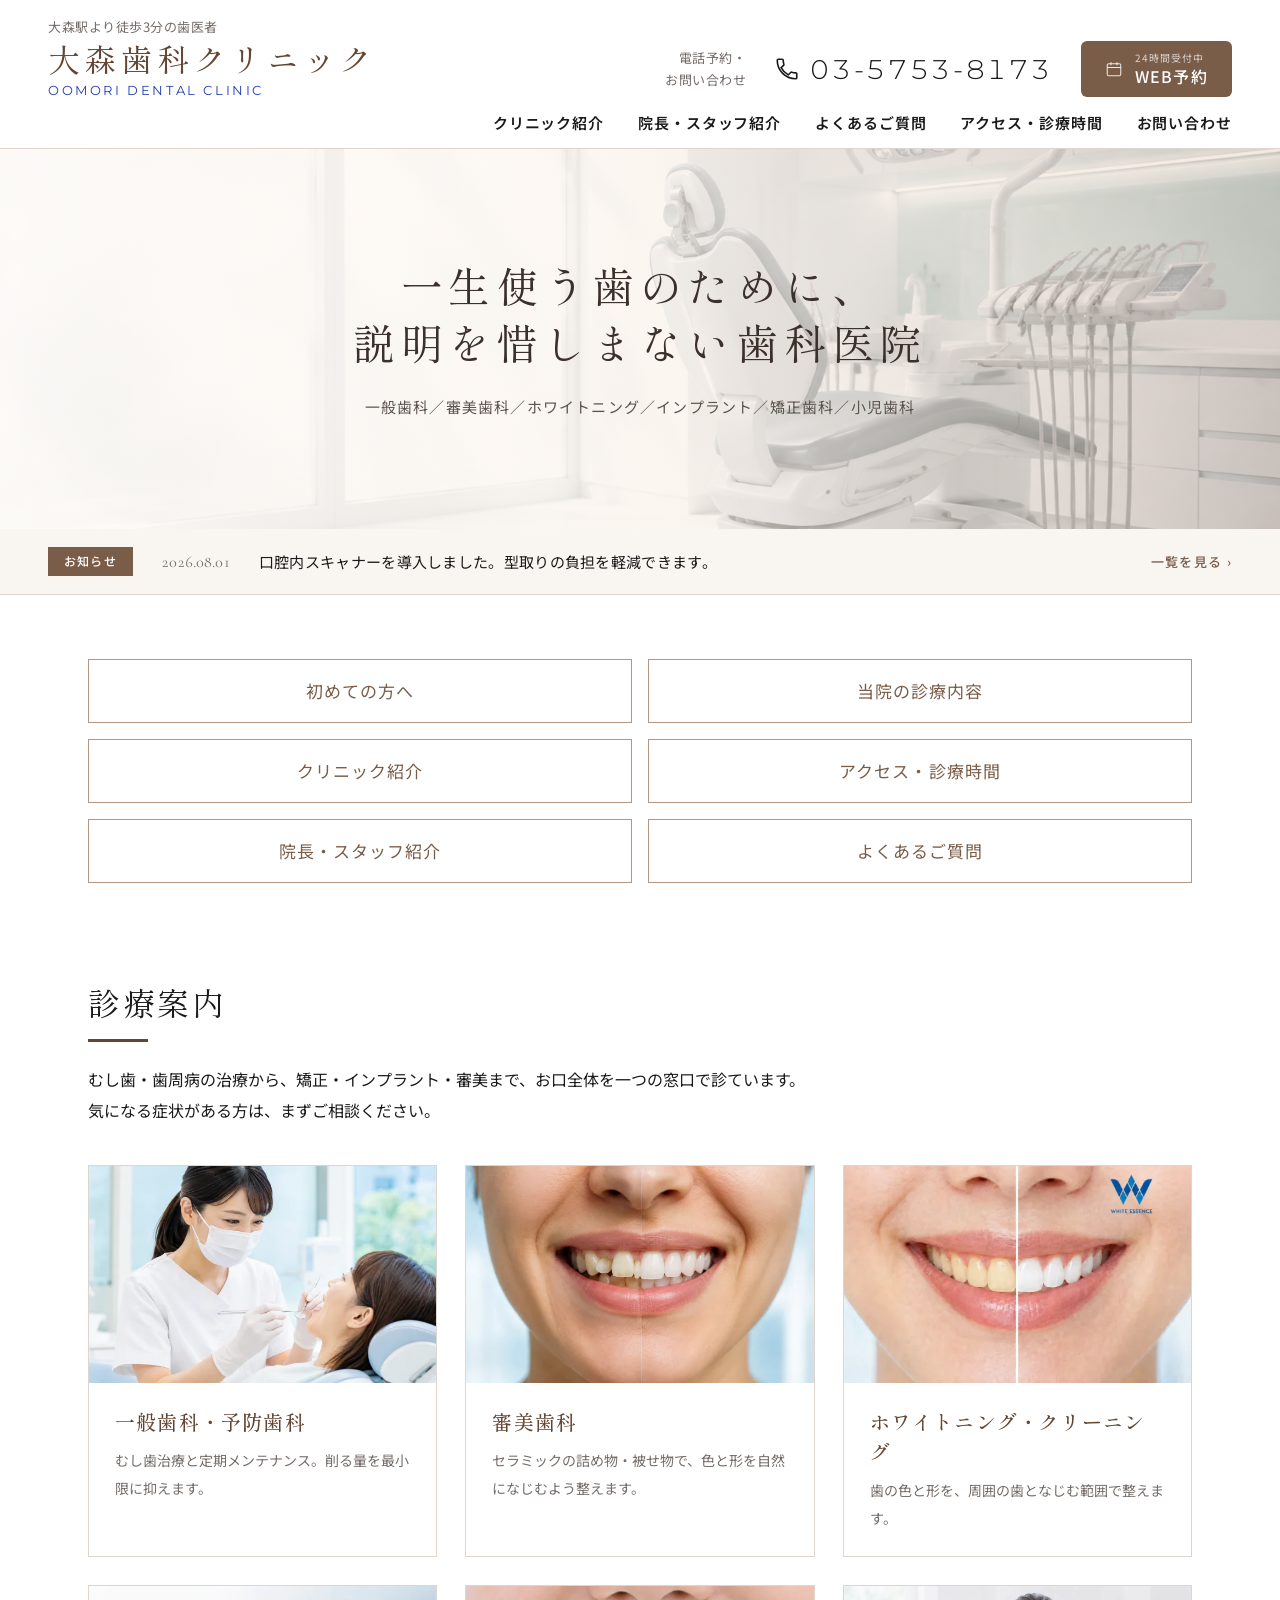
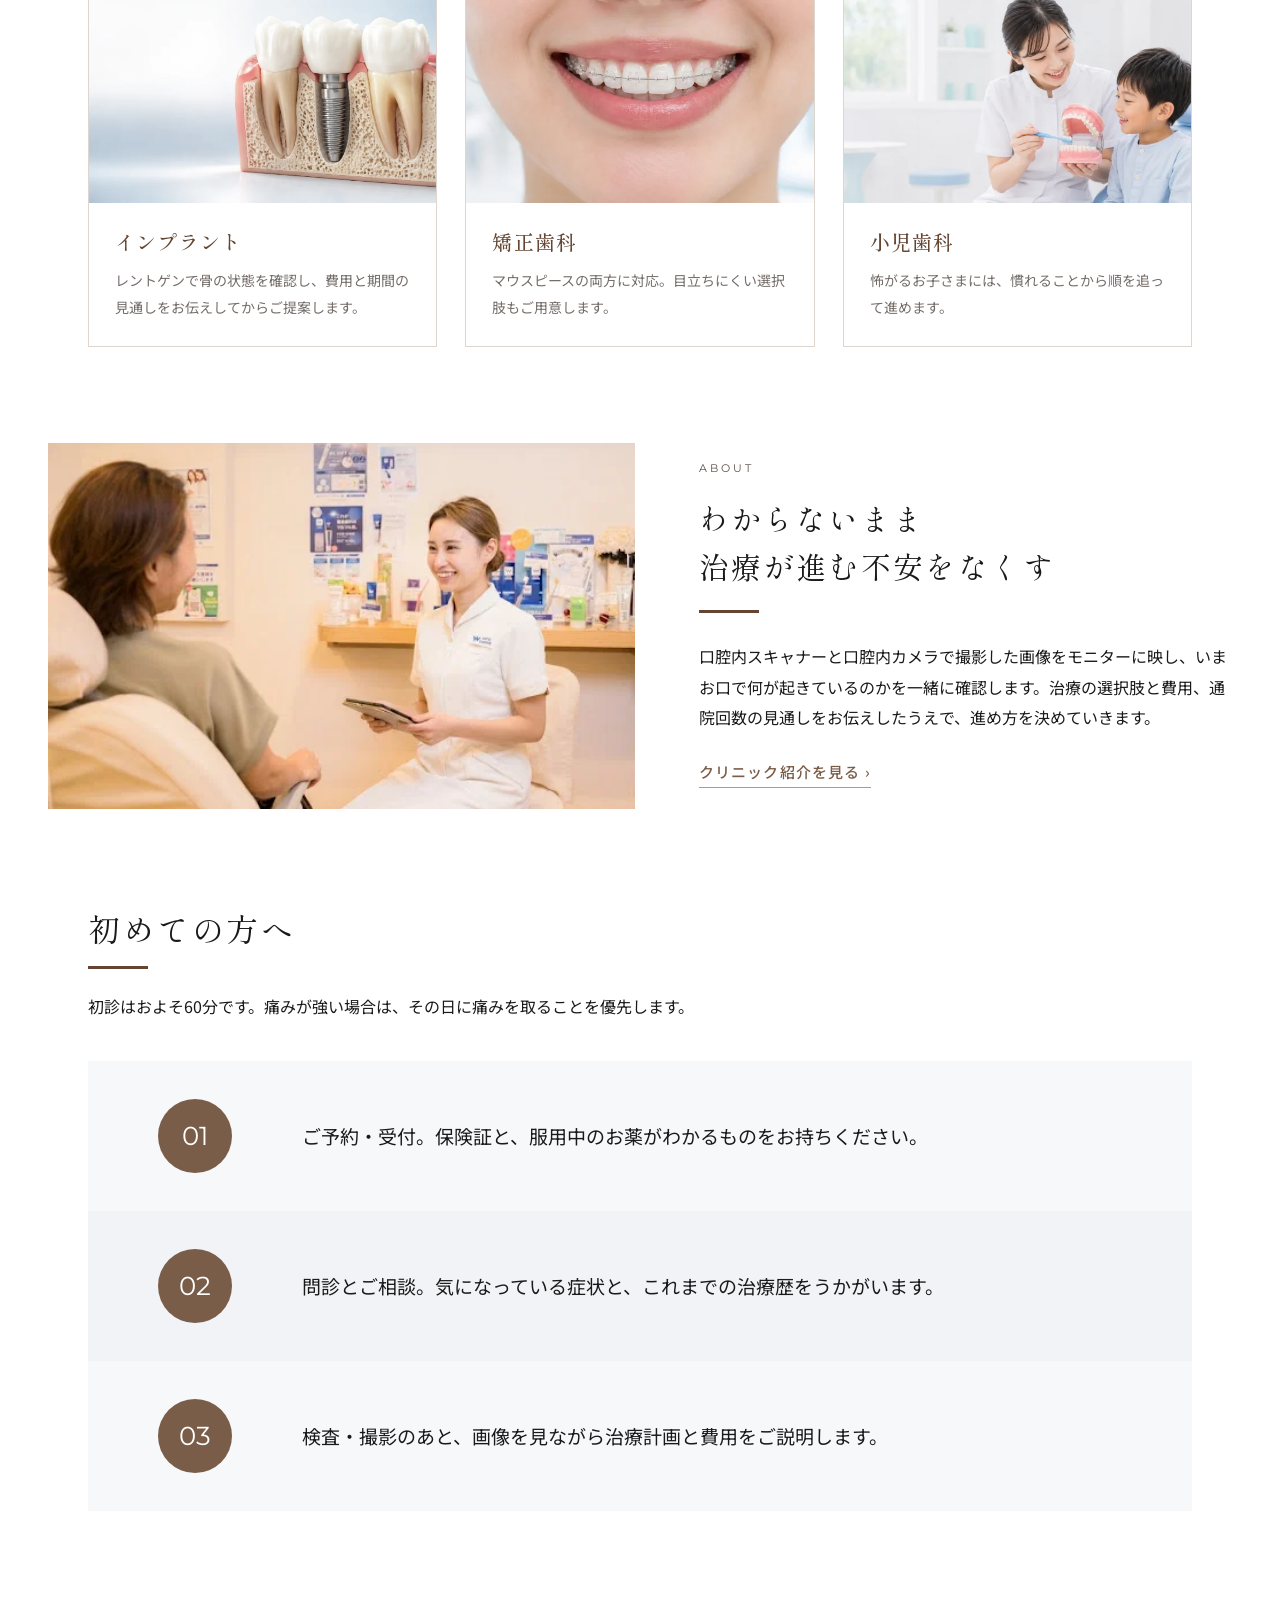
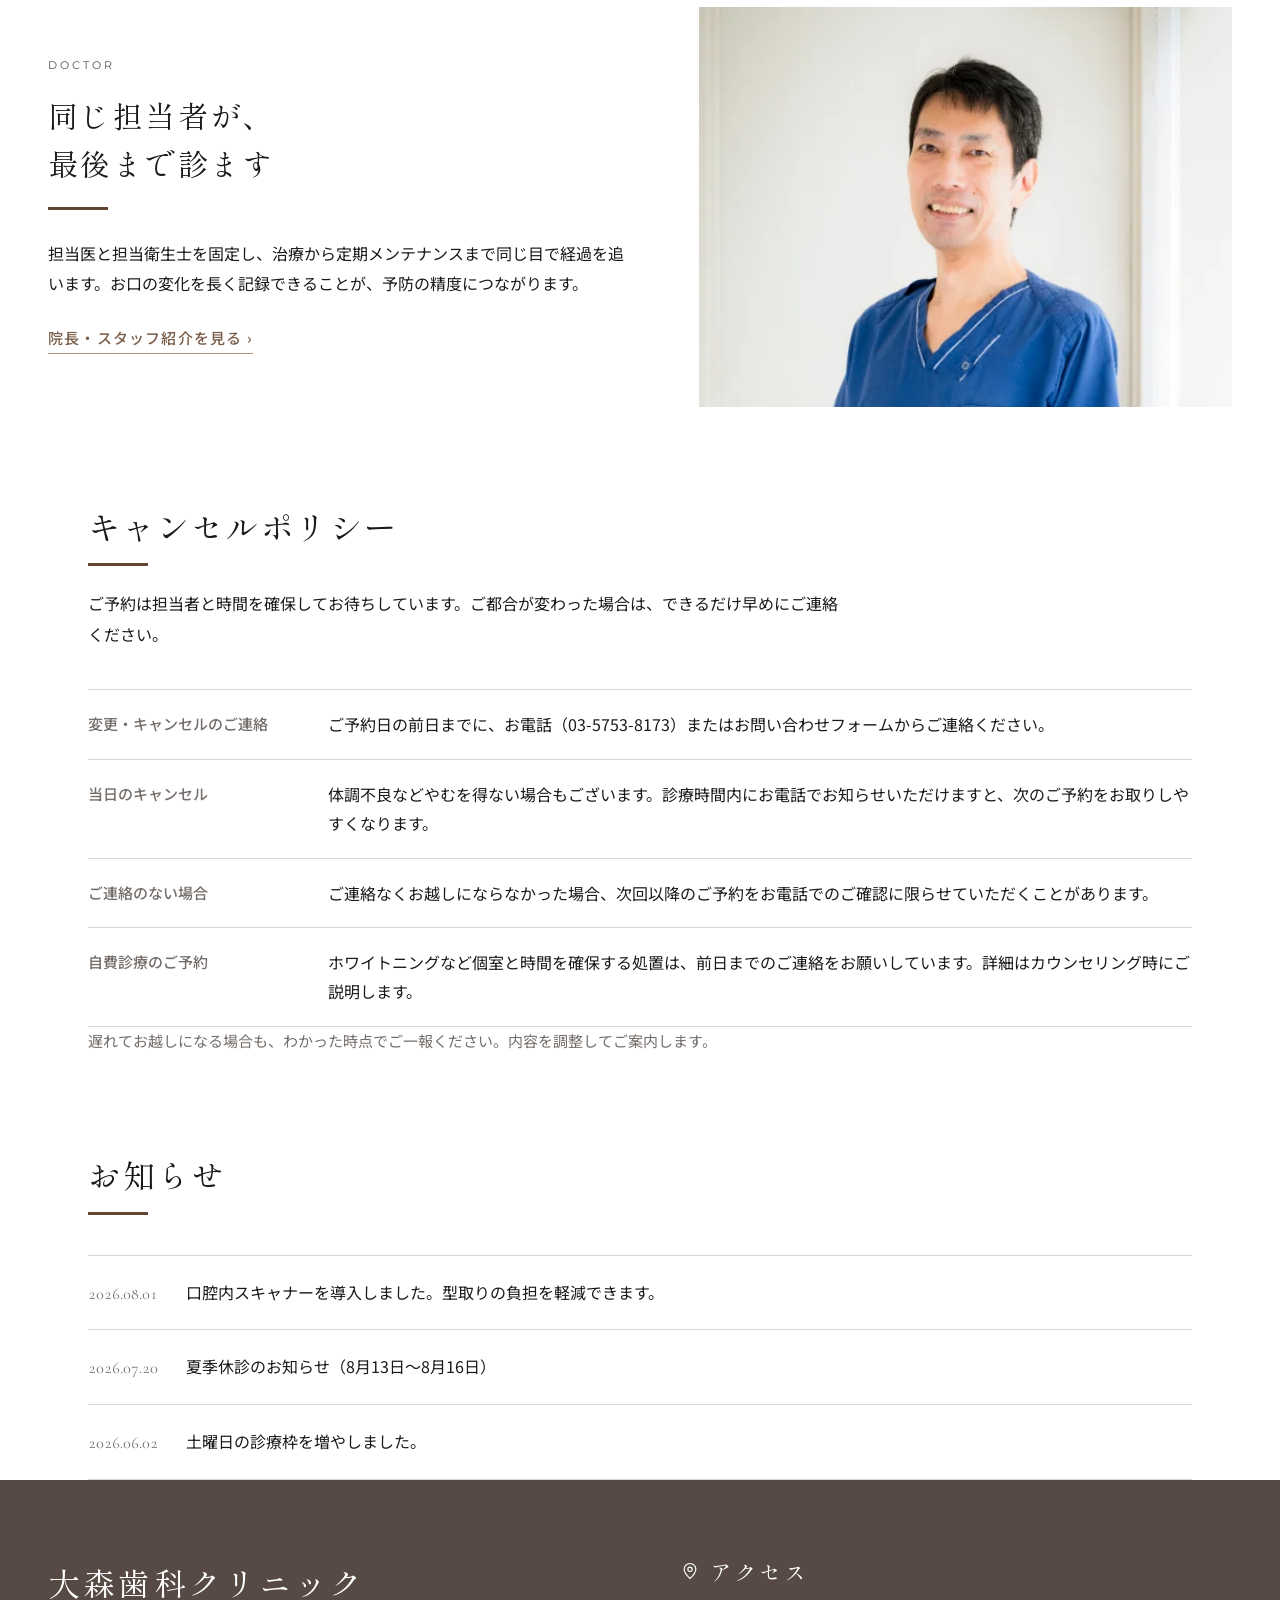
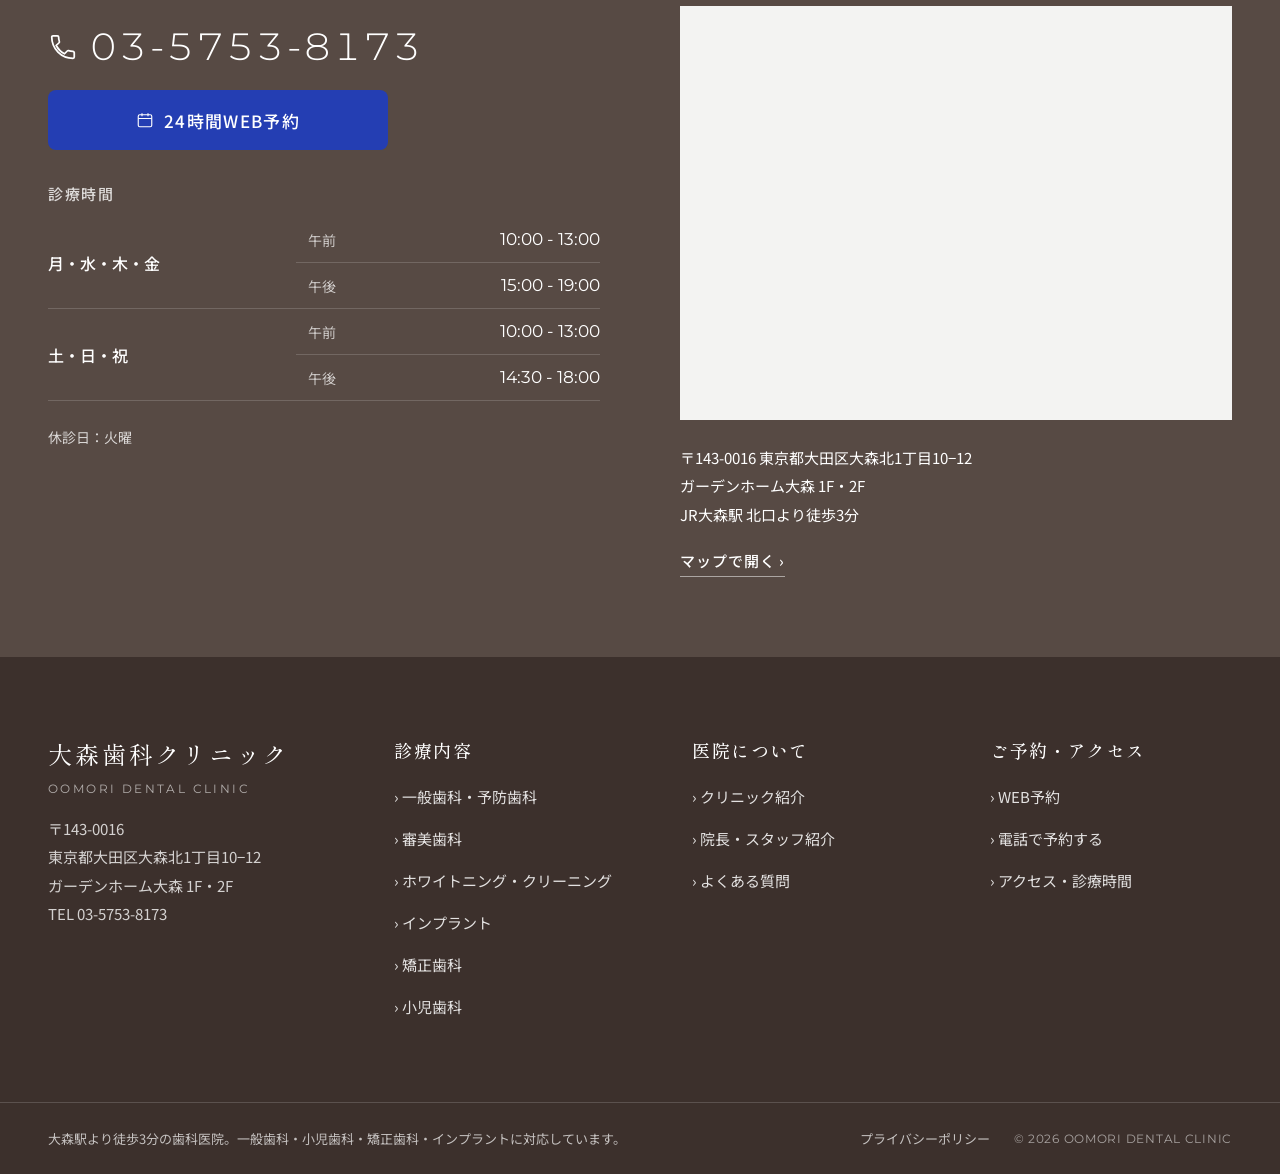
==== commit eb94fc04: "Apply pre-release checklist fixes: SEO meta, a11y, missing pages Works through the site-wide pre-rel" ====
--- a/site/index.html
+++ b/site/index.html
@@ -5,6 +5,27 @@
 <meta name="viewport" content="width=device-width, initial-scale=1">
 <title>大森歯科クリニック｜大森駅より徒歩3分の歯医者</title>
 <meta name="description" content="大森駅より徒歩3分の歯科医院、大森歯科クリニック。一般歯科・審美歯科・ホワイトニング・インプラント・矯正歯科・小児歯科に対応しています。">
+<link rel="canonical" href="https://www.oomori-dc.com/">
+<meta name="robots" content="index,follow">
+<meta property="og:title" content="大森歯科クリニック｜大森駅より徒歩3分の歯医者">
+<meta property="og:description" content="大森駅より徒歩3分の歯科医院、大森歯科クリニック。一般歯科・審美歯科・ホワイトニング・インプラント・矯正歯科・小児歯科に対応しています。">
+<meta property="og:type" content="website">
+<meta property="og:url" content="https://www.oomori-dc.com/">
+<meta property="og:site_name" content="大森歯科クリニック">
+<meta property="og:image" content="https://www.oomori-dc.com/assets/img/ogp-image.png">
+<meta property="og:image:width" content="1200">
+<meta property="og:image:height" content="630">
+<meta property="og:locale" content="ja_JP">
+<meta name="twitter:card" content="summary_large_image">
+<meta name="twitter:title" content="大森歯科クリニック｜大森駅より徒歩3分の歯医者">
+<meta name="twitter:description" content="大森駅より徒歩3分の歯科医院、大森歯科クリニック。一般歯科・審美歯科・ホワイトニング・インプラント・矯正歯科・小児歯科に対応しています。">
+<meta name="twitter:image" content="https://www.oomori-dc.com/assets/img/ogp-image.png">
+<link rel="icon" href="favicon.ico" sizes="any">
+<link rel="icon" type="image/png" sizes="32x32" href="favicon-32.png">
+<link rel="icon" type="image/png" sizes="16x16" href="favicon-16.png">
+<link rel="apple-touch-icon" sizes="180x180" href="apple-touch-icon.png">
+<link rel="manifest" href="site.webmanifest">
+<meta name="theme-color" content="#7A5D49">
 <link rel="preconnect" href="https://fonts.googleapis.com">
 <link rel="preconnect" href="https://fonts.gstatic.com" crossorigin>
 <link href="https://fonts.googleapis.com/css2?family=Shippori+Mincho:wght@400;500;600&family=Noto+Sans+JP:wght@400;500;700&family=Cormorant+Garamond:wght@300;400;500&family=Montserrat:wght@300;400;500&display=swap" rel="stylesheet">
@@ -15,7 +36,7 @@
 <div data-include="partials/header.html"></div>
 
 <div id="top" class="hero">
-  <div class="hero__bg"><img src="assets/img/hero.png" alt="" width="1440" height="380"></div>
+  <div class="hero__bg"><img src="assets/img/hero.png" alt="" width="1672" height="941"></div>
   <div class="hero__overlay"></div>
   <div class="hero__content">
     <h1 class="hero__title">一生使う歯のために、<br>説明を惜しまない歯科医院</h1>
@@ -52,42 +73,42 @@
     </div>
     <div class="menu-grid">
       <article class="menu-card">
-        <div class="menu-card__image"><img src="assets/img/menu-general.webp" alt="一般歯科・予防歯科の診療風景" loading="lazy"></div>
+        <div class="menu-card__image"><img src="assets/img/menu-general.webp" width="726" height="396" alt="一般歯科・予防歯科の診療風景" loading="lazy"></div>
         <div class="menu-card__body">
           <h3 class="menu-card__title">一般歯科・予防歯科</h3>
           <p class="menu-card__desc">むし歯治療と定期メンテナンス。削る量を最小限に抑えます。</p>
         </div>
       </article>
       <article class="menu-card">
-        <div class="menu-card__image"><img src="assets/img/menu-esthetic.webp" alt="審美歯科の診療風景" loading="lazy"></div>
+        <div class="menu-card__image"><img src="assets/img/menu-esthetic.webp" width="726" height="396" alt="審美歯科の診療風景" loading="lazy"></div>
         <div class="menu-card__body">
           <h3 class="menu-card__title">審美歯科</h3>
           <p class="menu-card__desc">セラミックの詰め物・被せ物で、色と形を自然になじむよう整えます。</p>
         </div>
       </article>
       <article class="menu-card">
-        <div class="menu-card__image"><img src="assets/img/menu-whitening.webp" alt="ホワイトニングの施術風景" loading="lazy"></div>
+        <div class="menu-card__image"><img src="assets/img/menu-whitening.webp" width="726" height="344" alt="ホワイトニングの施術風景" loading="lazy"></div>
         <div class="menu-card__body">
           <h3 class="menu-card__title"><a href="/whitening.html">ホワイトニング・クリーニング</a></h3>
           <p class="menu-card__desc">歯の色と形を、周囲の歯となじむ範囲で整えます。</p>
         </div>
       </article>
       <article class="menu-card">
-        <div class="menu-card__image"><img src="assets/img/menu-implant.webp" alt="インプラント治療のイメージ" loading="lazy"></div>
+        <div class="menu-card__image"><img src="assets/img/menu-implant.webp" width="726" height="398" alt="インプラント治療のイメージ" loading="lazy"></div>
         <div class="menu-card__body">
           <h3 class="menu-card__title">インプラント</h3>
           <p class="menu-card__desc">レントゲンで骨の状態を確認し、費用と期間の見通しをお伝えしてからご提案します。</p>
         </div>
       </article>
       <article class="menu-card">
-        <div class="menu-card__image"><img src="assets/img/menu-ortho.webp" alt="矯正歯科のイメージ" loading="lazy"></div>
+        <div class="menu-card__image"><img src="assets/img/menu-ortho.webp" width="726" height="310" alt="矯正歯科のイメージ" loading="lazy"></div>
         <div class="menu-card__body">
           <h3 class="menu-card__title">矯正歯科</h3>
           <p class="menu-card__desc">マウスピースの両方に対応。目立ちにくい選択肢もご用意します。</p>
         </div>
       </article>
       <article class="menu-card">
-        <div class="menu-card__image"><img src="assets/img/menu-kids.webp" alt="小児歯科の診療風景" loading="lazy"></div>
+        <div class="menu-card__image"><img src="assets/img/menu-kids.webp" width="726" height="387" alt="小児歯科の診療風景" loading="lazy"></div>
         <div class="menu-card__body">
           <h3 class="menu-card__title">小児歯科</h3>
           <p class="menu-card__desc">怖がるお子さまには、慣れることから順を追って進めます。</p>
@@ -99,7 +120,7 @@
   <section id="about" class="section section--wide">
     <div class="media-block">
       <div class="media-block__image">
-        <img src="assets/img/top-about.webp" alt="診療風景" loading="lazy">
+        <img src="assets/img/top-about.webp" width="512" height="341" alt="診療風景" loading="lazy">
       </div>
       <div class="media-block__content">
         <span class="media-block__eyebrow">ABOUT</span>
@@ -143,7 +164,7 @@
         <a href="/staff.html" class="media-block__link">院長・スタッフ紹介を見る ›</a>
       </div>
       <div class="media-block__image media-block__image--portrait">
-        <img src="assets/img/top-doctor.webp" alt="院長・スタッフ" loading="lazy">
+        <img src="assets/img/top-doctor.webp" width="508" height="762" alt="院長・スタッフ" loading="lazy">
       </div>
     </div>
   </section>
--- a/site/css/style.css
+++ b/site/css/style.css
@@ -363,6 +363,10 @@
   object-fit: cover;
 }
 
+.media-block__image--portrait img {
+  object-position: center top;
+}
+
 .media-block__content {
   display: flex;
   flex-direction: column;
@@ -372,7 +376,7 @@
 .media-block__eyebrow {
   font: 400 11px/1 "Montserrat", sans-serif;
   letter-spacing: .28em;
-  color: #B39784;
+  color: #5C534D;
 }
 
 .media-block__title {
@@ -802,7 +806,7 @@
 }
 
 .breadcrumb a { color: #746D69; text-decoration: none; }
-.breadcrumb__sep { color: #B39784; }
+.breadcrumb__sep { color: #5C534D; }
 .breadcrumb__current { color: #1A1A1A; }
 
 /* ===== Intro (centered heading) ===== */
@@ -830,6 +834,10 @@
   color: #1A1A1A;
   text-align: center;
   max-width: 720px;
+}
+
+@media (min-width: 1100px) {
+  .intro__lead--nowrap { white-space: nowrap; max-width: none; }
 }
 
 .intro__divider {
@@ -850,6 +858,19 @@
   align-items: start;
 }
 
+.content-wrap {
+  max-width: 1520px;
+  margin: 0 auto;
+  padding: 96px 48px 0;
+}
+
+/* ===== Table scroll wrapper (for wide tables on narrow screens) ===== */
+.table-scroll {
+  width: 100%;
+  overflow-x: auto;
+  -webkit-overflow-scrolling: touch;
+}
+
 .content-stack {
   display: flex;
   flex-direction: column;
@@ -1211,7 +1232,7 @@
 .info-card__eyebrow {
   font: 400 11px/1 "Montserrat", sans-serif;
   letter-spacing: .24em;
-  color: #B39784;
+  color: #5C534D;
 }
 
 .info-card__title {
@@ -1255,7 +1276,7 @@
 .faq-item__q {
   flex: none;
   font: 400 20px/1 "Cormorant Garamond", serif;
-  color: #B39784;
+  color: #5C534D;
 }
 
 .faq-item__mark {
@@ -1296,7 +1317,7 @@
 .contact-option__eyebrow {
   font: 400 11px/1 "Montserrat", sans-serif;
   letter-spacing: .24em;
-  color: #B39784;
+  color: #5C534D;
 }
 
 .contact-option__title {
@@ -1387,7 +1408,7 @@
 .form-input:focus,
 .form-textarea:focus,
 .form-select:focus {
-  outline: 2px solid #B39784;
+  outline: 2px solid #7A5D49;
   outline-offset: 1px;
 }
 
@@ -1596,10 +1617,10 @@
 .compare-card__eyebrow {
   font: 400 11px/1 "Montserrat", sans-serif;
   letter-spacing: .24em;
-  color: #8C7B6E;
-}
-
-.compare-card--after .compare-card__eyebrow { color: #B39784; }
+  color: #5C534D;
+}
+
+.compare-card--after .compare-card__eyebrow { color: #5C534D; }
 
 .compare-card__title {
   margin: 0;
@@ -1643,14 +1664,22 @@
 
 /* ===== Responsive ===== */
 @media (max-width: 1199px) {
-  .site-header__top { flex-wrap: wrap; gap: 20px 32px; }
+  .site-header__top { flex-wrap: wrap; gap: 20px 32px; padding: 20px 32px 18px; }
   .site-header__top span, .site-header__top a { white-space: nowrap; }
-  .site-header__nav { flex-wrap: wrap; gap: 14px 26px; }
+  .site-header__nav { flex-wrap: wrap; gap: 14px 26px; padding: 0 32px 18px; }
+
+  .section { padding: 72px 32px 0; }
+  .content-layout,
+  .content-wrap { padding: 72px 32px 0; }
+  .breadcrumb { padding: 32px 32px 48px; }
+  .intro { padding: 0 32px; }
+  .news-bar { padding: 18px 32px; }
 
   .media-block { grid-template-columns: minmax(0, 1fr); gap: 32px; }
   .menu-grid { grid-template-columns: repeat(2, minmax(0, 1fr)); }
   .reserve__inner,
-  .site-footer__inner { grid-template-columns: minmax(0, 1fr) minmax(0, 1fr); gap: 48px; }
+  .site-footer__inner { grid-template-columns: minmax(0, 1fr) minmax(0, 1fr); gap: 48px; padding-left: 32px; padding-right: 32px; }
+  .site-footer__bottom { padding-left: 32px; padding-right: 32px; }
 
   .content-layout { grid-template-columns: minmax(0, 1fr); }
   .gallery-grid { grid-template-columns: repeat(2, minmax(0, 1fr)); }
@@ -1658,40 +1687,93 @@
 }
 
 @media (max-width: 767px) {
-  .site-header__top { flex-direction: column; align-items: flex-start; gap: 20px; }
+  .section { padding: 56px 20px 0; }
+  .content-layout,
+  .content-wrap { padding: 56px 20px 0; }
+  .breadcrumb { padding: 24px 20px 40px; }
+  .intro { padding: 0 20px; gap: 20px; }
+  .intro__title { font: 400 24px/1.55 "Shippori Mincho", serif; }
+  .news-bar { padding: 16px 20px; }
+  .section-heading__title { font: 400 24px/1.5 "Shippori Mincho", serif; }
+  .media-block__title { font: 400 23px/1.55 "Shippori Mincho", serif; }
+  .article__title { font: 400 24px/1.5 "Shippori Mincho", serif; }
+
+  .site-header__top { flex-direction: column; align-items: flex-start; gap: 20px; padding: 20px 20px 18px; }
+  .site-header__name { font: 400 24px/1.1 "Shippori Mincho", serif; letter-spacing: .08em; }
   .site-header__actions { flex-direction: column; align-items: stretch; width: 100%; gap: 16px; }
-  .site-header__tel { justify-content: space-between; }
+  .site-header__tel { flex-direction: column; align-items: flex-start; gap: 8px; }
+  .site-header__tel-label { text-align: left; }
   .site-header__reserve { justify-content: center; }
-  .site-header__nav { flex-wrap: wrap; justify-content: flex-start; gap: 16px 24px; }
+  .site-header__nav { flex-wrap: wrap; justify-content: flex-start; gap: 16px 24px; padding: 0 20px 18px; }
+
+  .hero { height: 300px; }
+  .hero__content { padding: 0 24px; gap: 14px; }
+  .hero__title { font: 400 26px/1.5 "Shippori Mincho", serif; letter-spacing: .08em; }
+  .hero__subtitle { font: 400 13px/1.8 "Noto Sans JP", sans-serif; }
+
+  .page-hero { height: 240px; }
+  .page-hero--short { height: 180px; }
+  .page-hero__content { padding: 0 24px 32px; gap: 10px; }
+  .page-hero--short .page-hero__content { padding: 0 24px 26px; }
+  .page-hero__title { font: 400 26px/1.5 "Shippori Mincho", serif; letter-spacing: .08em; }
+  .page-hero--short .page-hero__title { font: 400 22px/1.5 "Shippori Mincho", serif; letter-spacing: .06em; }
 
   .anchor-grid,
   .menu-grid,
   .reserve__inner,
   .site-footer__inner { grid-template-columns: 1fr; }
 
-  .news-bar { flex-wrap: wrap; gap: 12px 16px; }
+  .reserve__inner,
+  .site-footer__inner { padding-left: 20px; padding-right: 20px; padding-top: 56px; padding-bottom: 56px; }
+  .site-footer__bottom { padding: 20px; flex-direction: column; align-items: flex-start; }
+  .reserve__clinic-name { font: 400 24px/1.4 "Shippori Mincho", serif; }
+  .reserve__tel span,
+  .cta-banner__tel span,
+  .contact-option__tel span { font: 300 26px/1 "Montserrat", sans-serif; }
+
+  .news-bar { flex-direction: column; align-items: stretch; gap: 10px; }
+  .news-bar__link { flex-wrap: wrap; gap: 8px 14px; }
+  .news-bar__text { flex-basis: 100%; }
+  .news-bar__more { margin-left: 0; }
 
   .step {
-    grid-template-columns: 64px minmax(0, 1fr);
-    gap: 20px;
-    padding: 20px;
+    grid-template-columns: 56px minmax(0, 1fr);
+    gap: 16px;
+    padding: 18px;
   }
+  .step__number { width: 56px; height: 56px; font: 400 20px/1 "Montserrat", sans-serif; }
+
+  .flow-item {
+    grid-template-columns: 56px minmax(0, 1fr);
+    gap: 16px;
+    padding: 18px;
+  }
+  .flow-item__number { width: 56px; height: 56px; font: 400 18px/1 "Cormorant Garamond", serif; }
+
+  .table-scroll table { min-width: 560px; }
 
   .gallery-grid { grid-template-columns: repeat(2, 1fr); gap: 12px; }
 
   .merit-grid { grid-template-columns: minmax(0, 1fr); gap: 8px; }
   .merit-card { grid-column: span 1; aspect-ratio: auto; min-height: 140px; }
 
-  .definition-list--career { grid-template-columns: minmax(0, 1fr); }
-  .definition-list--career dt { padding-bottom: 0; }
-  .definition-list--career dd { border-top: 0; padding-top: 4px; }
+  .definition-list,
+  .policy-list { grid-template-columns: minmax(0, 1fr); }
+  .definition-list dt,
+  .policy-list dt { padding-bottom: 0; }
+  .definition-list dd,
+  .policy-list dd { border-top: 0; padding-top: 4px; }
 
   .two-col-grid,
   .contact-options,
   .article__compare { grid-template-columns: 1fr; }
 
   .form-row { grid-template-columns: 1fr; gap: 10px; }
+  .form-row label,
+  .form-row .form-label { padding-top: 0; }
   .form-date-row { grid-template-columns: 1fr; gap: 10px; }
-
-  .article-pager { grid-template-columns: 1fr; }
-}
+  .form-submit-btn { width: 100%; padding: 0 32px; }
+
+  .article-pager { grid-template-columns: 1fr; gap: 12px; text-align: center; }
+  .article-pager__next { justify-self: center; }
+}
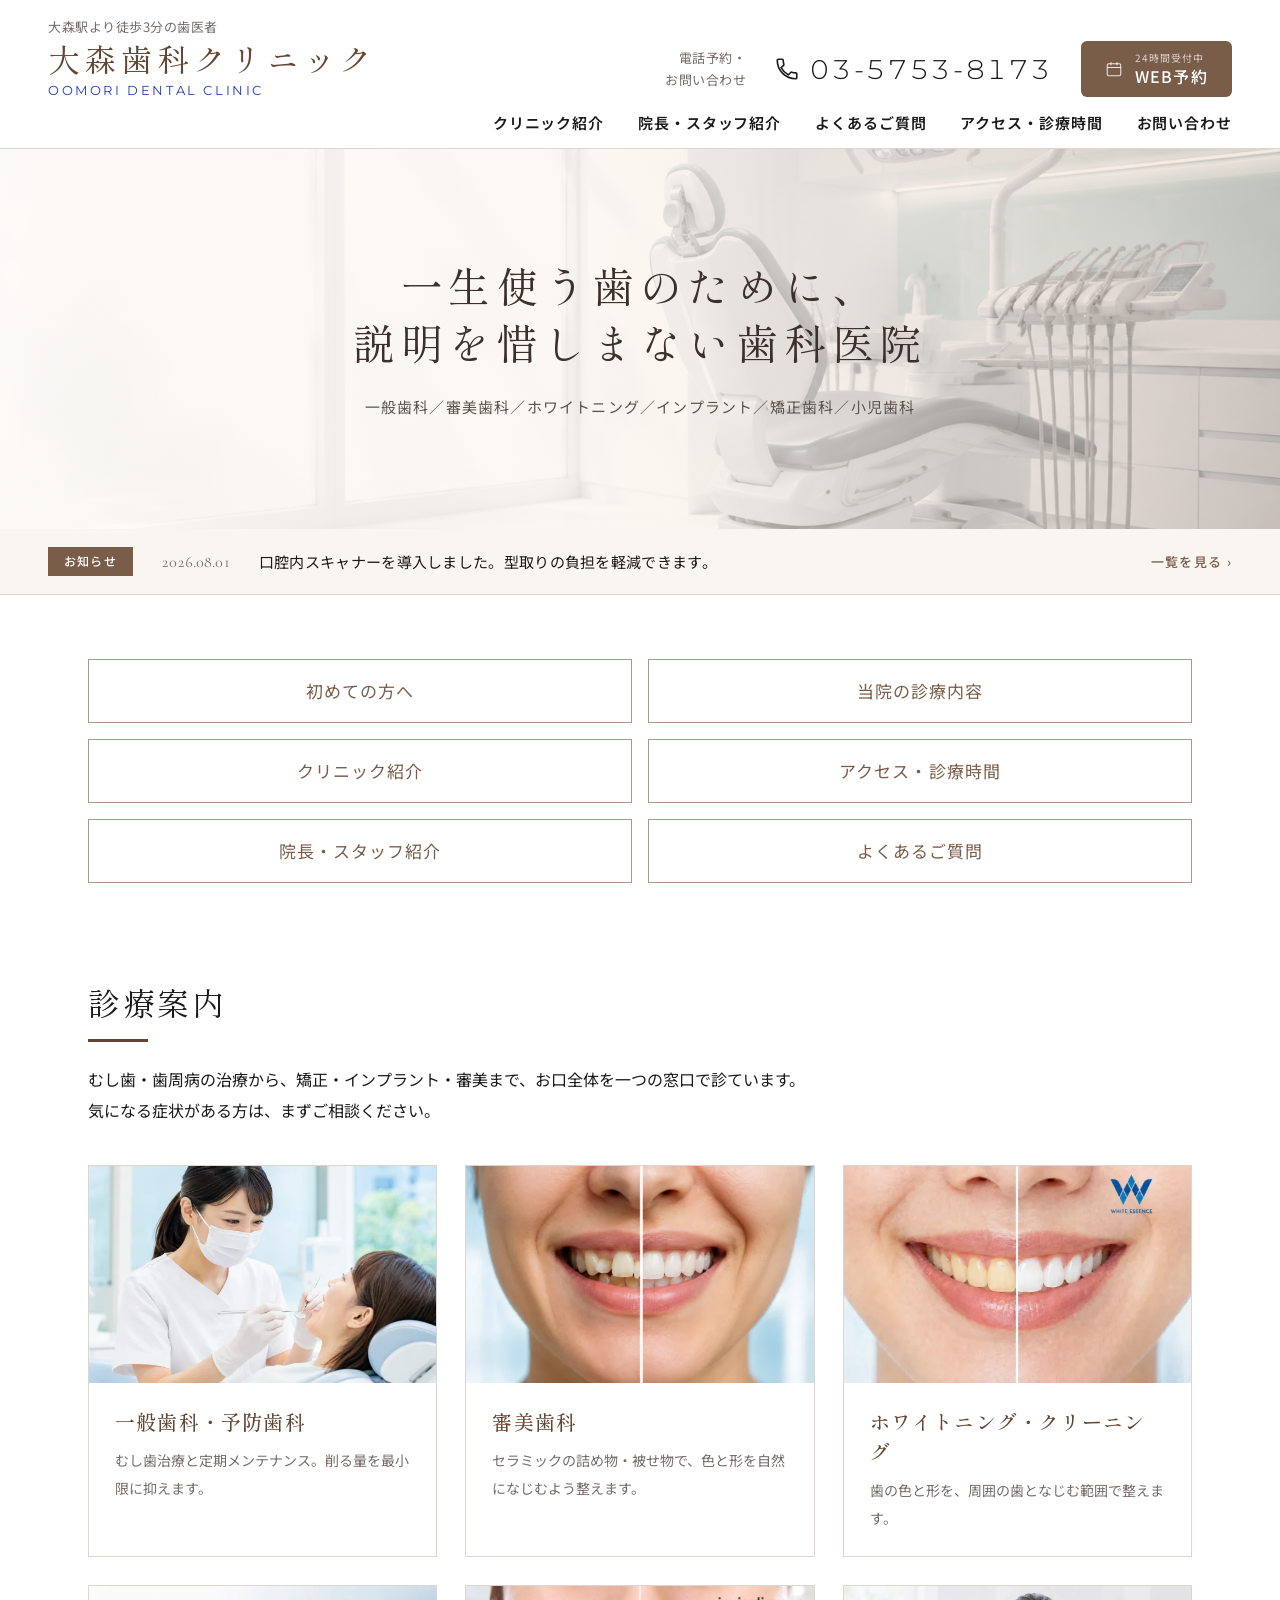
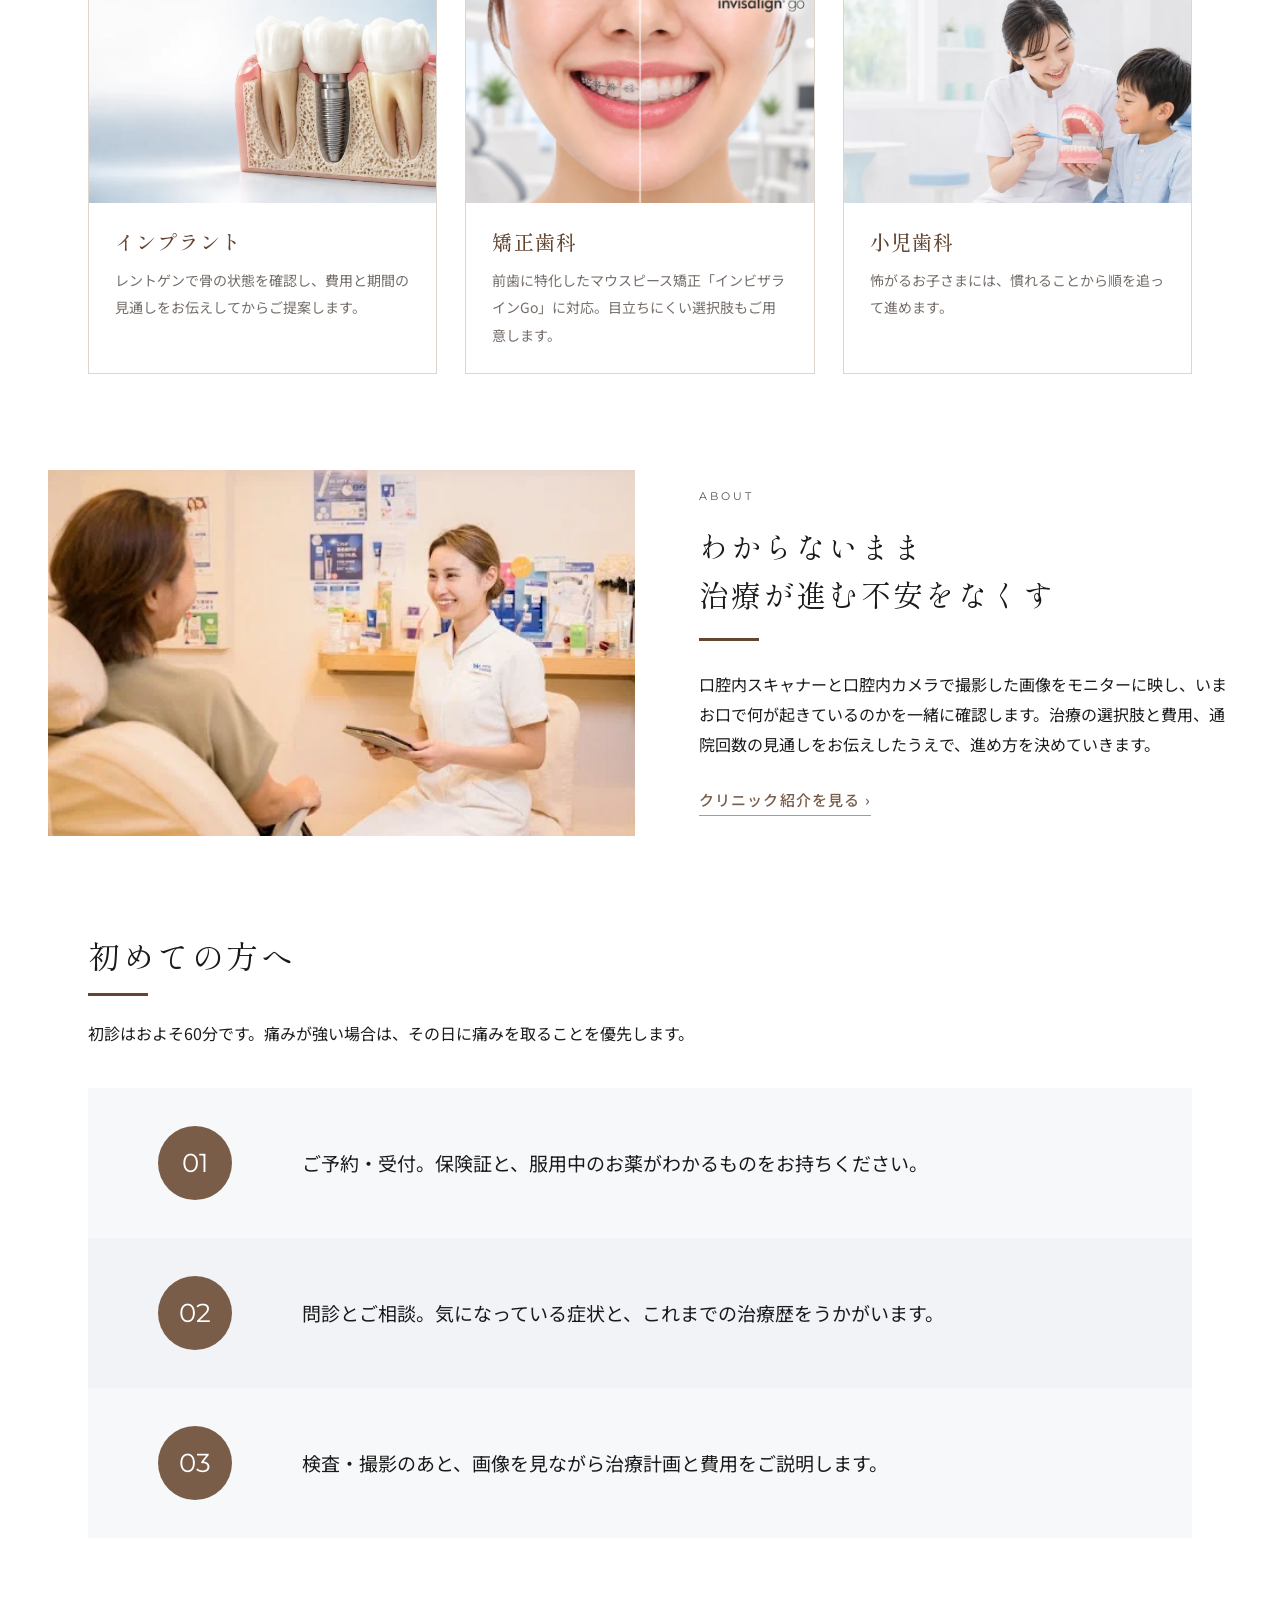
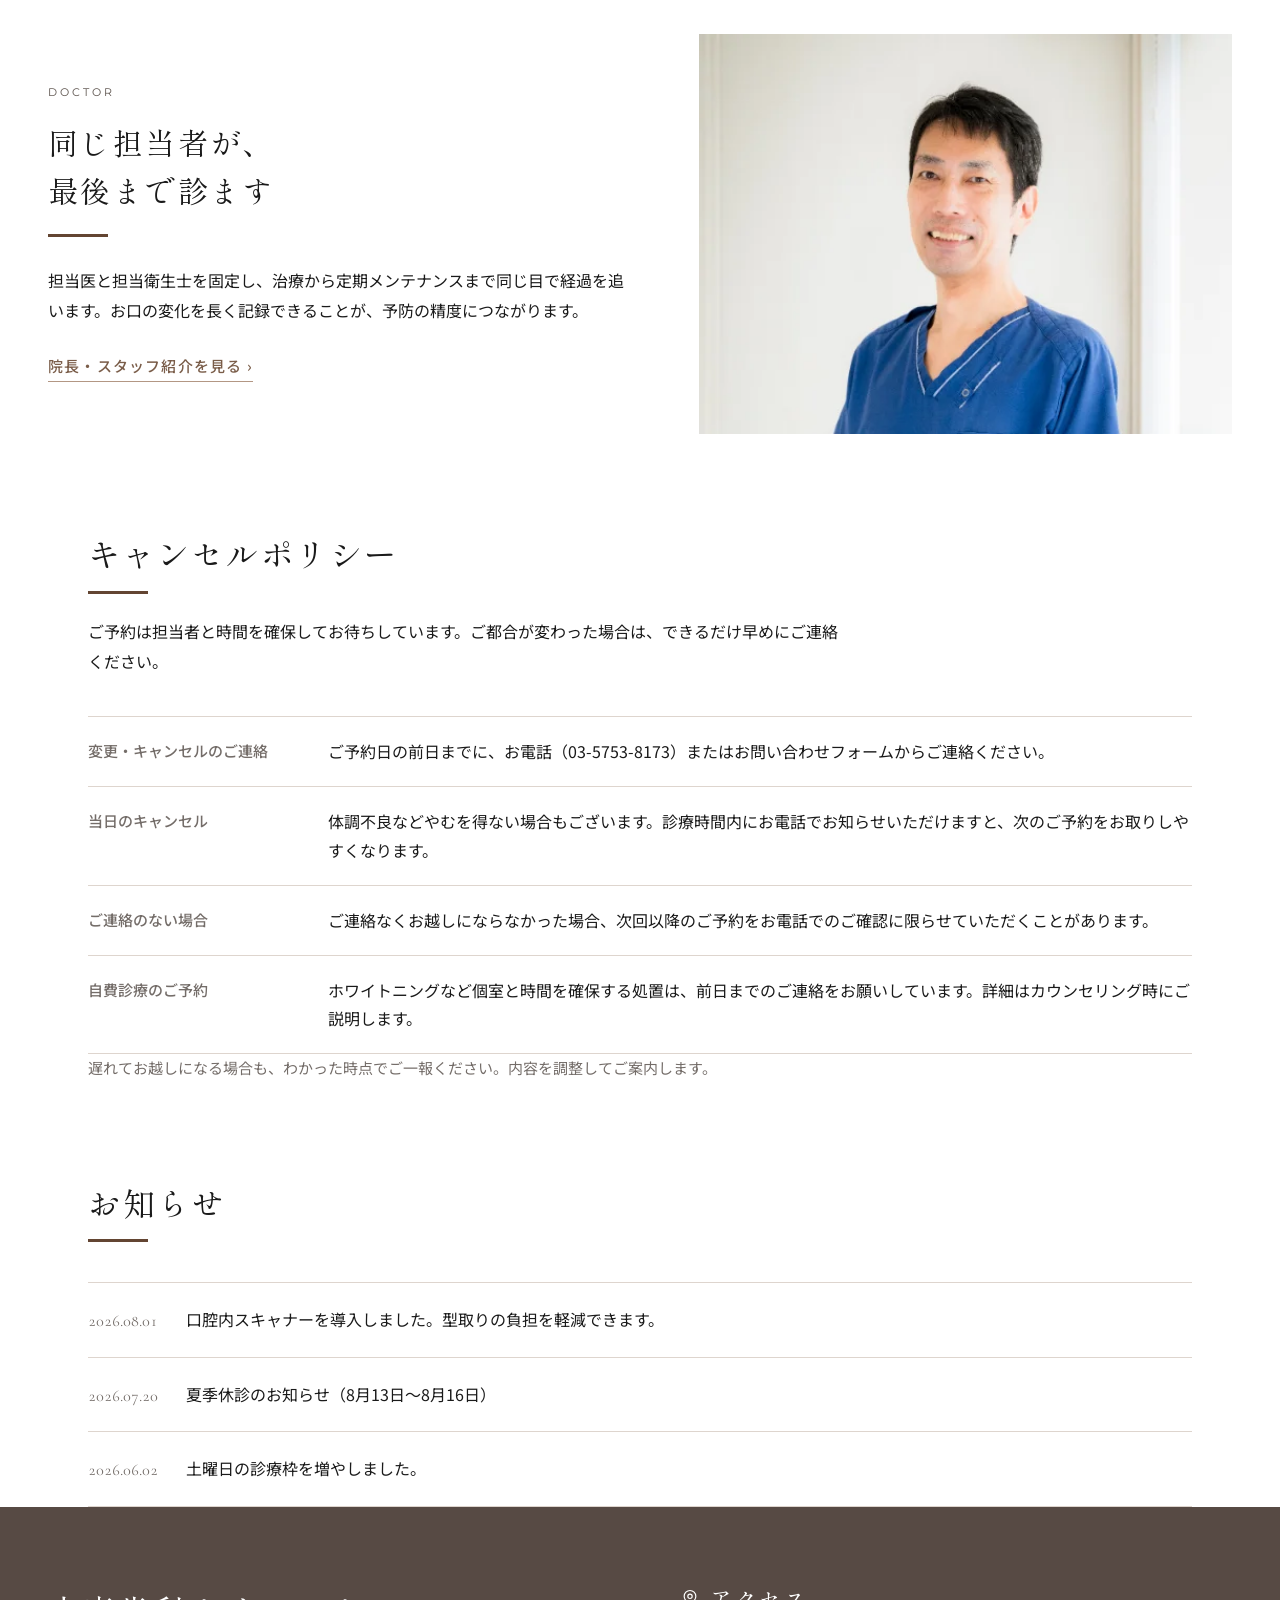
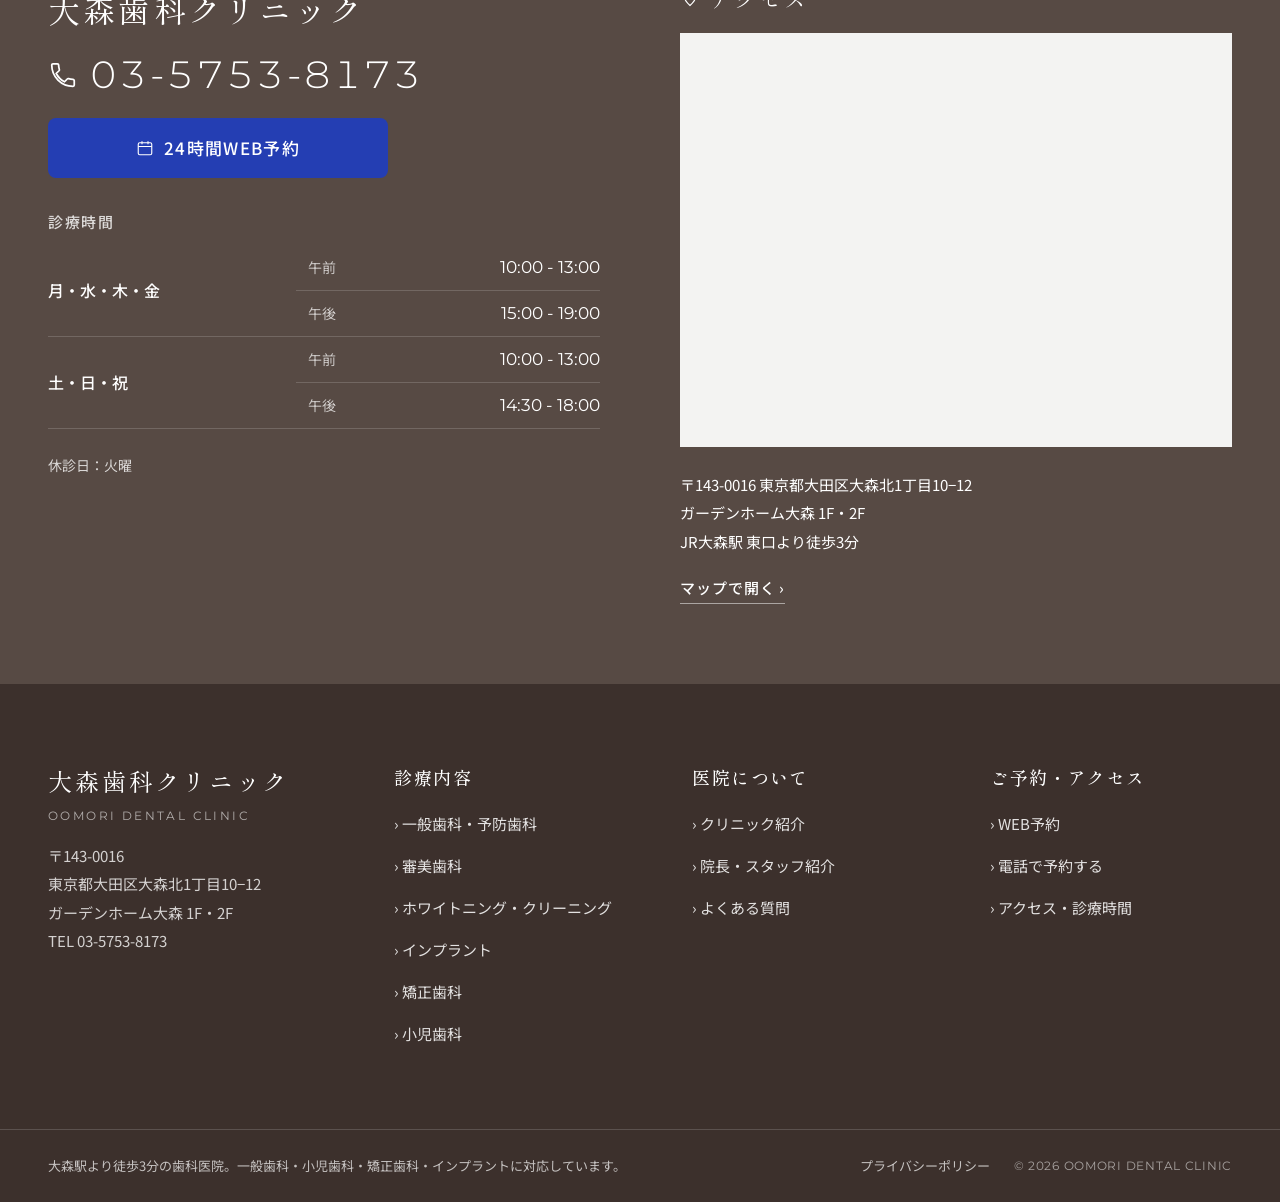
==== commit 00f8d638: "Add orthodontics page, update ortho/esthetic menu images, fix station exit to east - Add new site/or" ====
--- a/site/index.html
+++ b/site/index.html
@@ -80,7 +80,7 @@
         </div>
       </article>
       <article class="menu-card">
-        <div class="menu-card__image"><img src="assets/img/menu-esthetic.webp" width="726" height="396" alt="審美歯科の診療風景" loading="lazy"></div>
+        <div class="menu-card__image"><img src="assets/img/menu-esthetic.webp" width="758" height="413" alt="審美歯科の診療風景" loading="lazy"></div>
         <div class="menu-card__body">
           <h3 class="menu-card__title">審美歯科</h3>
           <p class="menu-card__desc">セラミックの詰め物・被せ物で、色と形を自然になじむよう整えます。</p>
@@ -101,10 +101,10 @@
         </div>
       </article>
       <article class="menu-card">
-        <div class="menu-card__image"><img src="assets/img/menu-ortho.webp" width="726" height="310" alt="矯正歯科のイメージ" loading="lazy"></div>
-        <div class="menu-card__body">
-          <h3 class="menu-card__title">矯正歯科</h3>
-          <p class="menu-card__desc">マウスピースの両方に対応。目立ちにくい選択肢もご用意します。</p>
+        <div class="menu-card__image"><a href="/orthodontics.html"><img src="assets/img/menu-ortho.webp" width="758" height="474" alt="矯正歯科（インビザラインGo）のイメージ" loading="lazy"></a></div>
+        <div class="menu-card__body">
+          <h3 class="menu-card__title"><a href="/orthodontics.html">矯正歯科</a></h3>
+          <p class="menu-card__desc">前歯に特化したマウスピース矯正「インビザラインGo」に対応。目立ちにくい選択肢もご用意します。</p>
         </div>
       </article>
       <article class="menu-card">
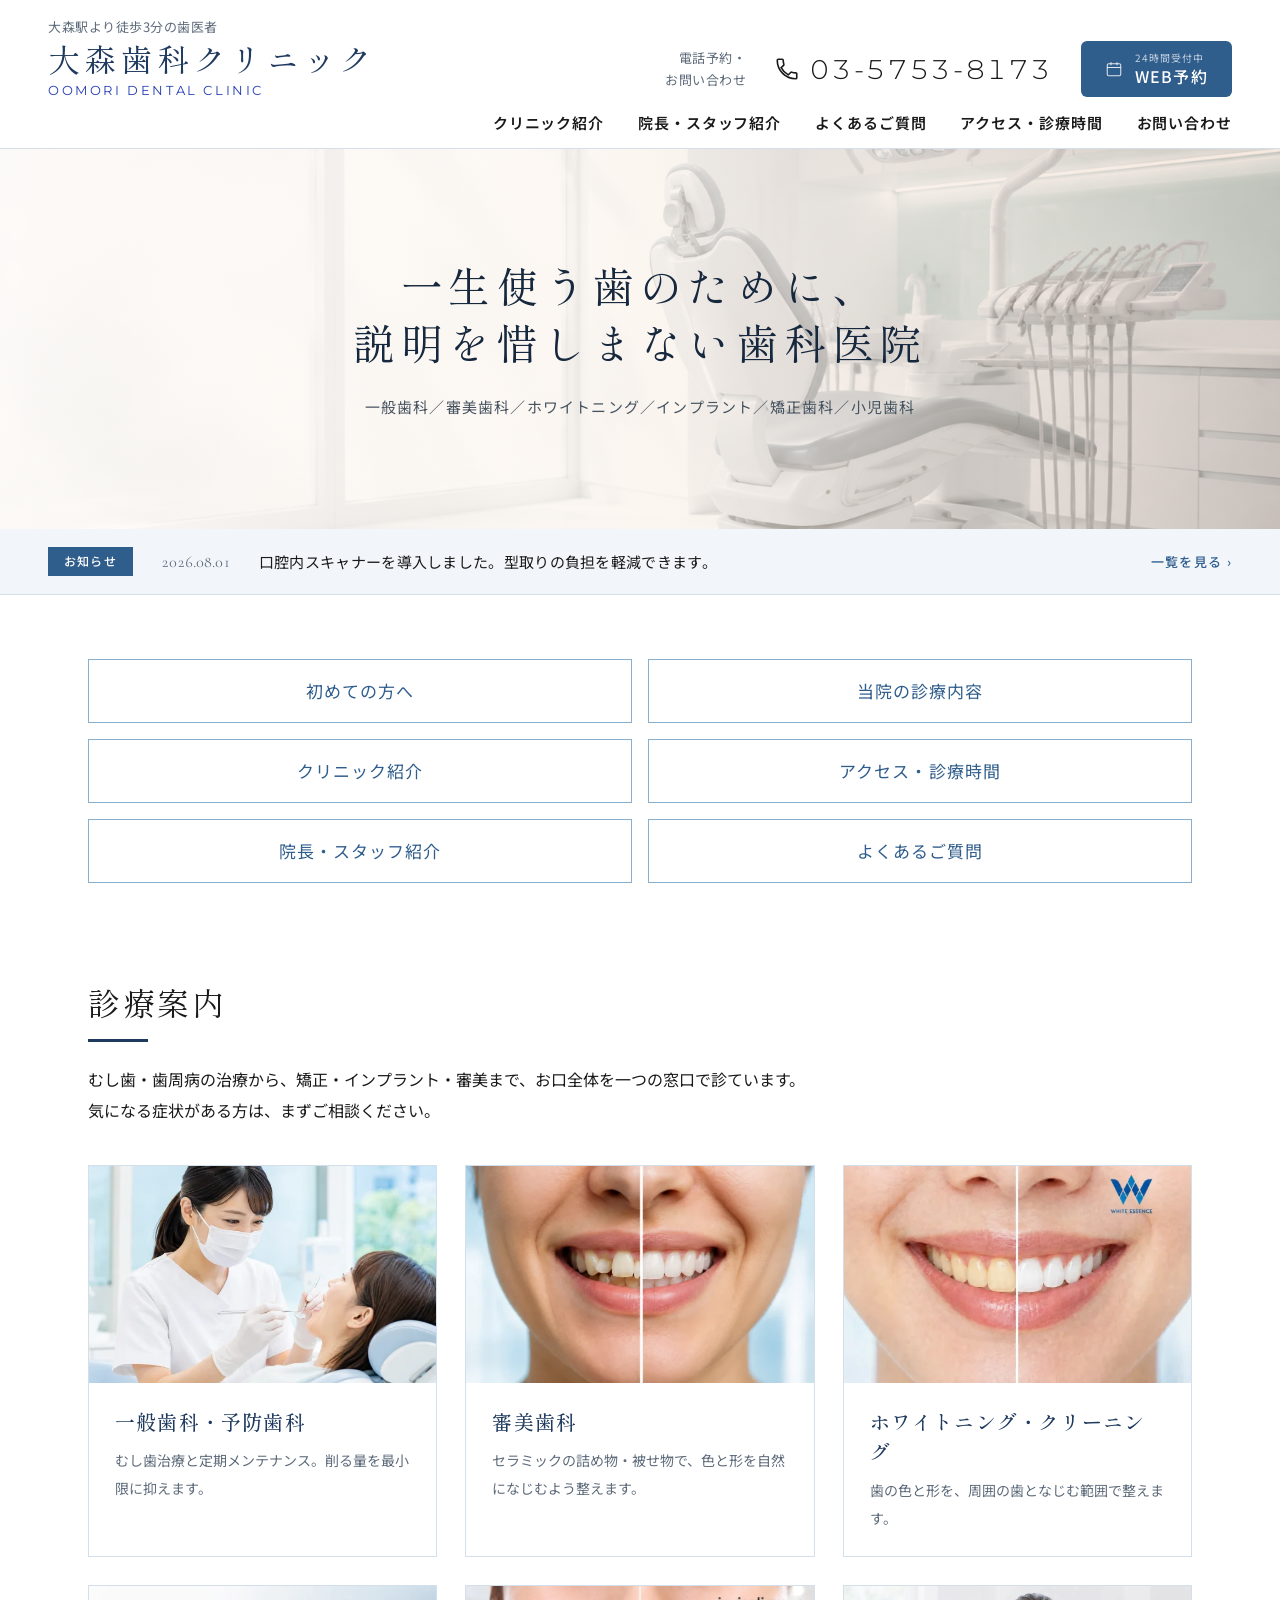
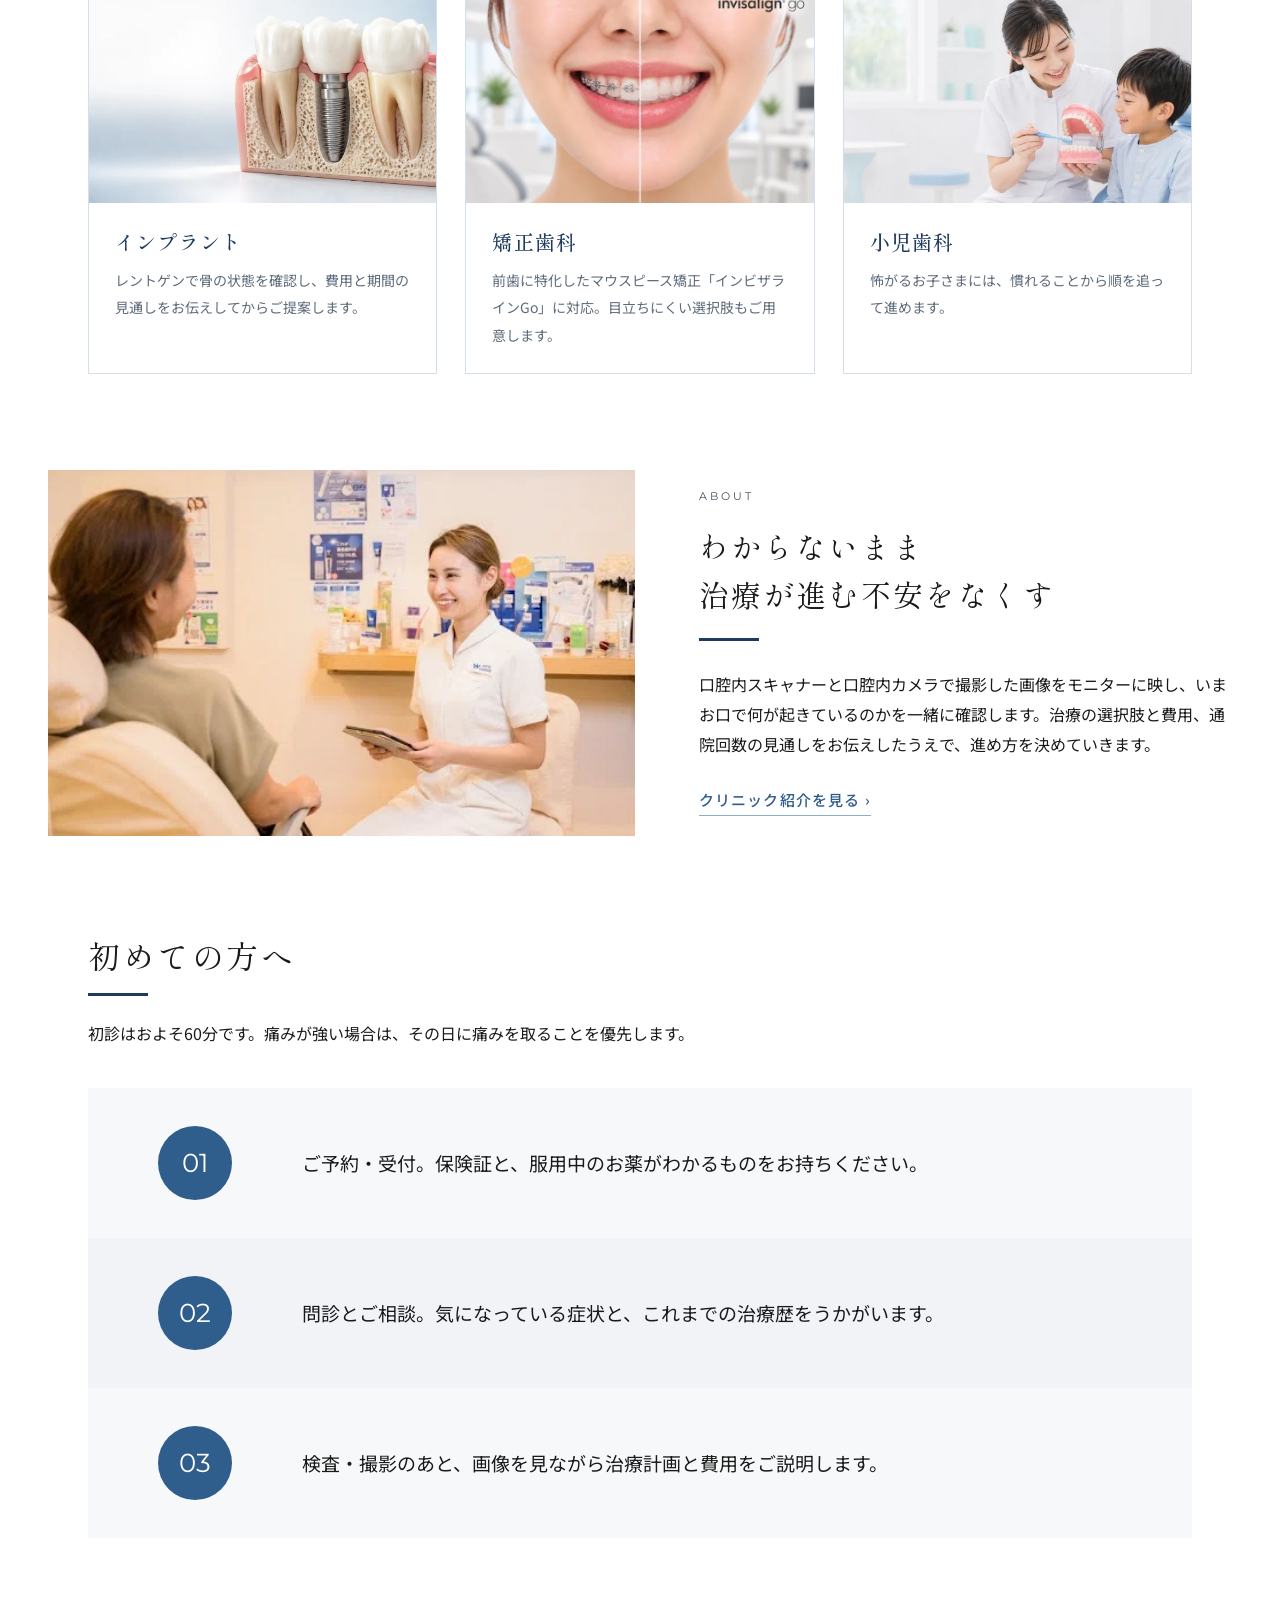
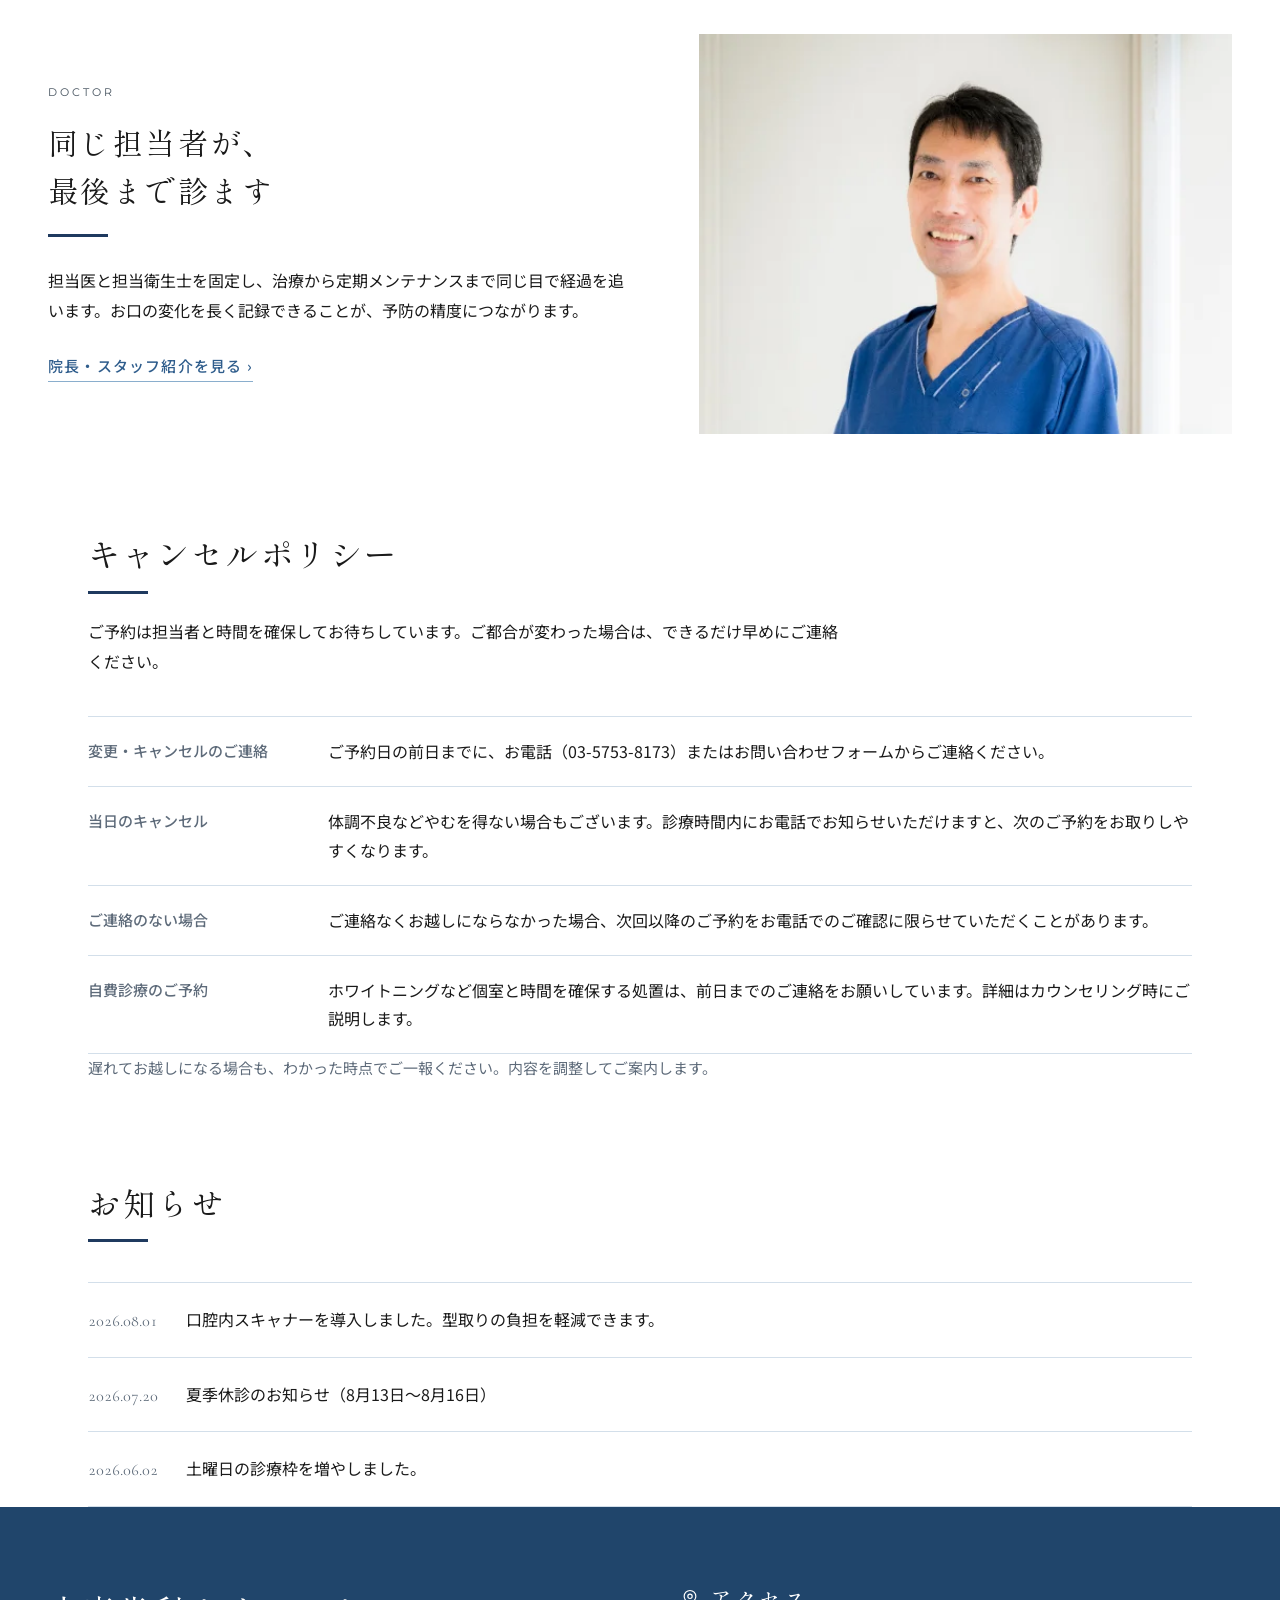
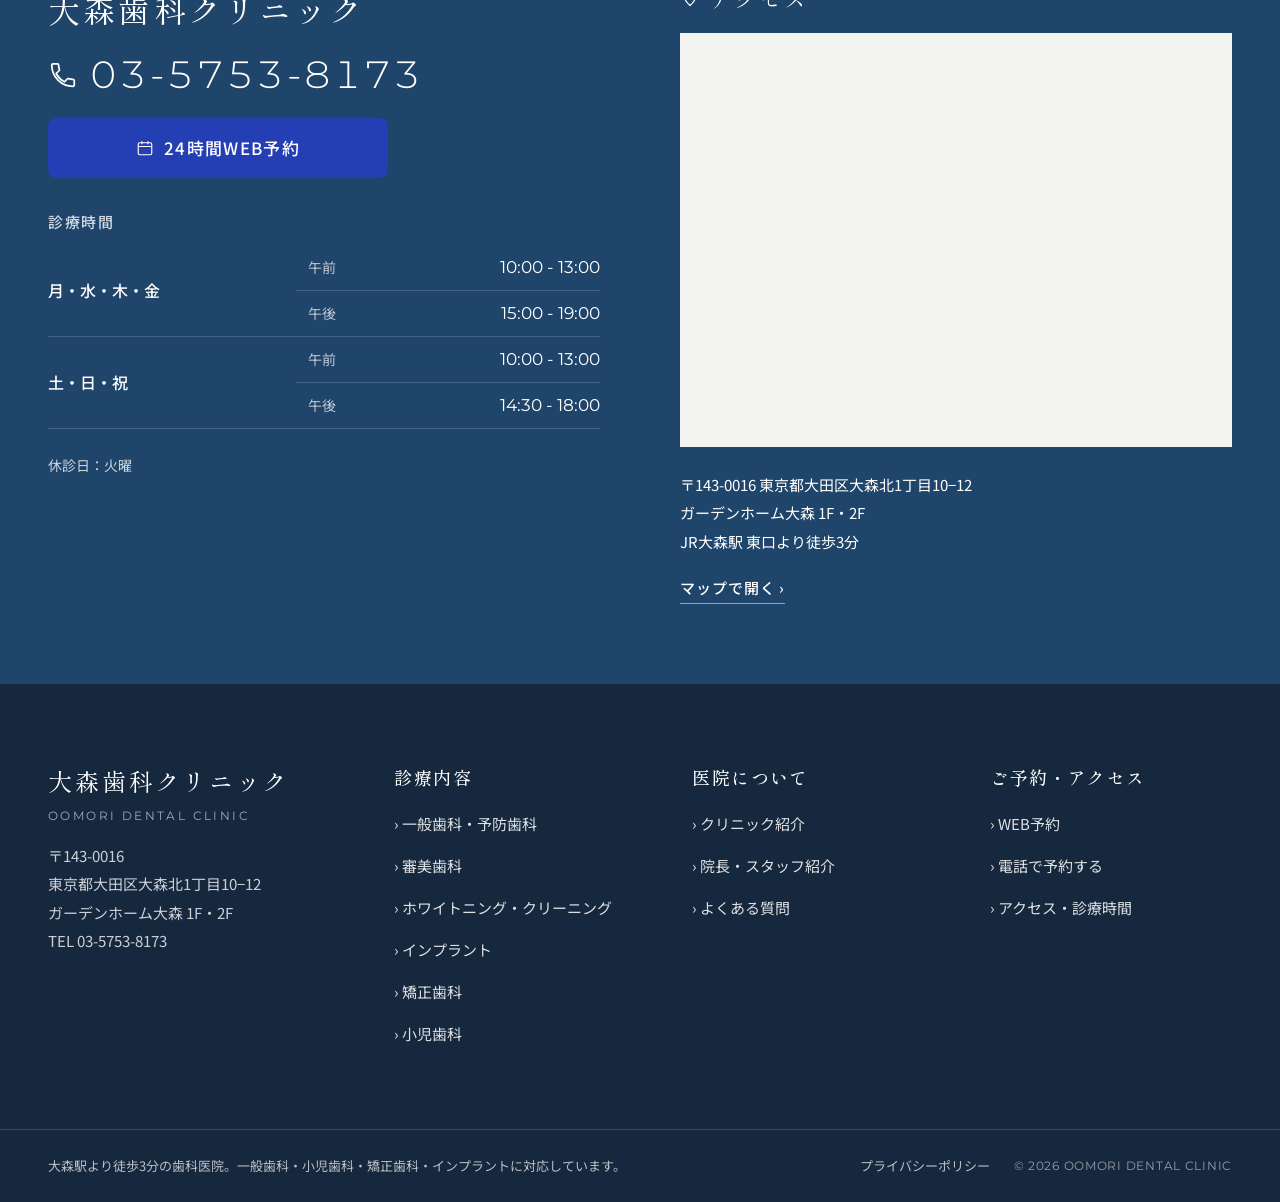
==== commit a3629b73: "Change site-wide color scheme from brown to navy blue Client-supplied design files convert the whole" ====
--- a/site/index.html
+++ b/site/index.html
@@ -25,7 +25,7 @@
 <link rel="icon" type="image/png" sizes="16x16" href="favicon-16.png">
 <link rel="apple-touch-icon" sizes="180x180" href="apple-touch-icon.png">
 <link rel="manifest" href="site.webmanifest">
-<meta name="theme-color" content="#7A5D49">
+<meta name="theme-color" content="#2F5D8C">
 <link rel="preconnect" href="https://fonts.googleapis.com">
 <link rel="preconnect" href="https://fonts.gstatic.com" crossorigin>
 <link href="https://fonts.googleapis.com/css2?family=Shippori+Mincho:wght@400;500;600&family=Noto+Sans+JP:wght@400;500;700&family=Cormorant+Garamond:wght@300;400;500&family=Montserrat:wght@300;400;500&display=swap" rel="stylesheet">
--- a/site/css/style.css
+++ b/site/css/style.css
@@ -8,8 +8,8 @@
   color: #1A1A1A;
 }
 
-a { color: #7A5D49; }
-a:hover { color: #634532; }
+a { color: #2F5D8C; }
+a:hover { color: #1F3A5F; }
 
 img { display: block; max-width: 100%; }
 
@@ -39,7 +39,7 @@
 .section-heading__rule {
   width: 60px;
   height: 3px;
-  background: #634532;
+  background: #1F3A5F;
 }
 
 .section-heading__lead {
@@ -52,7 +52,7 @@
 /* ===== Site header ===== */
 .site-header {
   background: #fff;
-  border-bottom: 1px solid #DED5CE;
+  border-bottom: 1px solid #D3DFEA;
 }
 
 .site-header__top {
@@ -71,13 +71,13 @@
 .site-header__eyebrow {
   font: 400 13px/1 "Noto Sans JP", sans-serif;
   letter-spacing: .04em;
-  color: #746D69;
+  color: #5E6B7A;
 }
 
 .site-header__name {
   font: 400 32px/1.1 "Shippori Mincho", serif;
   letter-spacing: .14em;
-  color: #634532;
+  color: #1F3A5F;
   text-decoration: none;
 }
 
@@ -103,7 +103,7 @@
 .site-header__tel-label {
   font: 400 13px/1.7 "Noto Sans JP", sans-serif;
   letter-spacing: .04em;
-  color: #746D69;
+  color: #5E6B7A;
   text-align: right;
 }
 
@@ -126,7 +126,7 @@
   gap: 12px;
   min-height: 56px;
   padding: 0 24px;
-  background: #7A5D49;
+  background: #2F5D8C;
   border-radius: 6px;
   text-decoration: none;
 }
@@ -164,8 +164,8 @@
 }
 
 .site-header__nav a.is-active {
-  color: #7A5D49;
-  border-bottom: 2px solid #7A5D49;
+  color: #2F5D8C;
+  border-bottom: 2px solid #2F5D8C;
   padding-bottom: 4px;
 }
 
@@ -178,7 +178,7 @@
 .hero__bg {
   position: absolute;
   inset: 0;
-  background: #3A2E28;
+  background: #17293D;
 }
 
 .hero__bg img {
@@ -210,14 +210,14 @@
   margin: 0;
   font: 400 42px/1.35 "Shippori Mincho", serif;
   letter-spacing: .14em;
-  color: #3C302C;
+  color: #16283D;
 }
 
 .hero__subtitle {
   margin: 0;
   font: 400 15px/1.9 "Noto Sans JP", sans-serif;
   letter-spacing: .08em;
-  color: #5C534D;
+  color: #46535F;
 }
 
 /* ===== News bar ===== */
@@ -226,8 +226,8 @@
   align-items: center;
   gap: 28px;
   padding: 18px 48px;
-  background: #F9F5F0;
-  border-bottom: 1px solid #DED5CE;
+  background: #F2F6FA;
+  border-bottom: 1px solid #D3DFEA;
 }
 
 .news-bar__link {
@@ -242,7 +242,7 @@
 .news-bar__tag {
   flex: none;
   padding: 6px 16px;
-  background: #7A5D49;
+  background: #2F5D8C;
   font: 500 12px/1.4 "Noto Sans JP", sans-serif;
   letter-spacing: .1em;
   color: #fff;
@@ -250,7 +250,7 @@
 
 .news-bar__date {
   font: 400 16px/1 "Cormorant Garamond", serif;
-  color: #746D69;
+  color: #5E6B7A;
   font-variant-numeric: tabular-nums;
 }
 
@@ -265,7 +265,7 @@
   margin-left: auto;
   font: 500 13px/1 "Noto Sans JP", sans-serif;
   letter-spacing: .1em;
-  color: #7A5D49;
+  color: #2F5D8C;
   text-decoration: none;
 }
 
@@ -281,11 +281,11 @@
   align-items: center;
   justify-content: center;
   min-height: 64px;
-  border: 1px solid #B39784;
+  border: 1px solid #8AAECD;
   background: #fff;
   font: 400 17px/1.5 "Noto Sans JP", sans-serif;
   letter-spacing: .06em;
-  color: #7A5D49;
+  color: #2F5D8C;
   text-decoration: none;
 }
 
@@ -297,13 +297,13 @@
 }
 
 .menu-card {
-  border: 1px solid #DED5CE;
+  border: 1px solid #D3DFEA;
   background: #fff;
 }
 
 .menu-card__image {
   aspect-ratio: 16 / 10;
-  background: #EDE6E0;
+  background: #E9EFF6;
   overflow: hidden;
 }
 
@@ -324,18 +324,18 @@
   margin: 0;
   font: 500 20px/1.5 "Shippori Mincho", serif;
   letter-spacing: .06em;
-  color: #634532;
+  color: #1F3A5F;
 }
 
 .menu-card__title a {
-  color: #634532;
+  color: #1F3A5F;
   text-decoration: none;
 }
 
 .menu-card__desc {
   margin: 0;
   font: 400 14px/1.95 "Noto Sans JP", sans-serif;
-  color: #746D69;
+  color: #5E6B7A;
 }
 
 /* ===== About / staff media blocks ===== */
@@ -349,7 +349,7 @@
 .media-block__image {
   position: relative;
   aspect-ratio: 16 / 10;
-  background: #3A2E28;
+  background: #17293D;
   overflow: hidden;
 }
 
@@ -376,7 +376,7 @@
 .media-block__eyebrow {
   font: 400 11px/1 "Montserrat", sans-serif;
   letter-spacing: .28em;
-  color: #5C534D;
+  color: #46535F;
 }
 
 .media-block__title {
@@ -389,7 +389,7 @@
 .media-block__rule {
   width: 60px;
   height: 3px;
-  background: #634532;
+  background: #1F3A5F;
 }
 
 .media-block__text {
@@ -403,9 +403,9 @@
   align-self: flex-start;
   font: 500 15px/1 "Noto Sans JP", sans-serif;
   letter-spacing: .08em;
-  color: #7A5D49;
-  text-decoration: none;
-  border-bottom: 1px solid #B39784;
+  color: #2F5D8C;
+  text-decoration: none;
+  border-bottom: 1px solid #8AAECD;
   padding-bottom: 8px;
 }
 
@@ -434,7 +434,7 @@
   width: 74px;
   height: 74px;
   border-radius: 50%;
-  background: #7A5D49;
+  background: #2F5D8C;
   color: #fff;
   display: flex;
   align-items: center;
@@ -459,28 +459,28 @@
 
 .policy-list dt {
   padding: 20px 0;
-  border-top: 1px solid #DED5CE;
+  border-top: 1px solid #D3DFEA;
   font: 500 15px/1.8 "Noto Sans JP", sans-serif;
-  color: #746D69;
+  color: #5E6B7A;
 }
 
 .policy-list dd {
   margin: 0;
   padding: 20px 0;
-  border-top: 1px solid #DED5CE;
+  border-top: 1px solid #D3DFEA;
   font: 400 16px/1.8 "Noto Sans JP", sans-serif;
   color: #1A1A1A;
 }
 
 .policy-list dt:last-of-type,
 .policy-list dd:last-of-type {
-  border-bottom: 1px solid #DED5CE;
+  border-bottom: 1px solid #D3DFEA;
 }
 
 .policy-note {
   margin: 0;
   font: 400 15px/1.9 "Noto Sans JP", sans-serif;
-  color: #746D69;
+  color: #5E6B7A;
 }
 
 /* ===== News list ===== */
@@ -494,16 +494,16 @@
   align-items: baseline;
   gap: 28px;
   padding: 22px 0;
-  border-top: 1px solid #DED5CE;
-  text-decoration: none;
-}
-
-.news-list a:last-child { border-bottom: 1px solid #DED5CE; }
+  border-top: 1px solid #D3DFEA;
+  text-decoration: none;
+}
+
+.news-list a:last-child { border-bottom: 1px solid #D3DFEA; }
 
 .news-list__date {
   flex: none;
   font: 400 16px/1.6 "Cormorant Garamond", serif;
-  color: #746D69;
+  color: #5E6B7A;
   font-variant-numeric: tabular-nums;
 }
 
@@ -514,7 +514,7 @@
 
 /* ===== Reserve section ===== */
 .reserve {
-  background: #574A44;
+  background: #20456B;
   color: #fff;
 }
 
@@ -654,7 +654,7 @@
 
 /* ===== Site footer ===== */
 .site-footer {
-  background: #3C302C;
+  background: #16283D;
   color: #fff;
 }
 
@@ -742,7 +742,7 @@
 .page-hero {
   position: relative;
   height: 380px;
-  background: #3A2E28;
+  background: #17293D;
   overflow: hidden;
 }
 
@@ -757,11 +757,11 @@
 .page-hero__scrim {
   position: absolute;
   inset: 0;
-  background: rgba(42, 31, 25, .44);
+  background: rgba(12, 28, 46, .44);
   pointer-events: none;
 }
 
-.page-hero--short .page-hero__scrim { background: rgba(42, 31, 25, .46); }
+.page-hero--short .page-hero__scrim { background: rgba(12, 28, 46, .46); }
 
 .page-hero__content {
   position: absolute;
@@ -805,8 +805,8 @@
   font: 400 13px/1.7 "Noto Sans JP", sans-serif;
 }
 
-.breadcrumb a { color: #746D69; text-decoration: none; }
-.breadcrumb__sep { color: #5C534D; }
+.breadcrumb a { color: #5E6B7A; text-decoration: none; }
+.breadcrumb__sep { color: #46535F; }
 .breadcrumb__current { color: #1A1A1A; }
 
 /* ===== Intro (centered heading) ===== */
@@ -843,7 +843,7 @@
 .intro__divider {
   width: 100%;
   height: 1px;
-  background: #DED5CE;
+  background: #D3DFEA;
   margin-top: 12px;
 }
 
@@ -889,7 +889,7 @@
 
 /* ===== Sidebar ===== */
 .page-aside {
-  background: #F9F5F0;
+  background: #F2F6FA;
   padding: 30px;
   display: flex;
   flex-direction: column;
@@ -910,7 +910,7 @@
 .page-aside__instagram span {
   font: 400 12px/1 "Montserrat", sans-serif;
   letter-spacing: .16em;
-  color: #746D69;
+  color: #5E6B7A;
 }
 
 .page-aside__group {
@@ -923,17 +923,17 @@
   margin: 0 0 8px;
   font: 500 18px/1.5 "Shippori Mincho", serif;
   letter-spacing: .08em;
-  color: #634532;
+  color: #1F3A5F;
   text-align: center;
   padding-bottom: 14px;
-  border-bottom: 1px solid #B39784;
+  border-bottom: 1px solid #8AAECD;
 }
 
 .page-aside__link {
   display: flex;
   align-items: center;
   min-height: 54px;
-  border-bottom: 1px dotted #DED5CE;
+  border-bottom: 1px dotted #D3DFEA;
   font: 400 15px/1.6 "Noto Sans JP", sans-serif;
   color: #1A1A1A;
   text-decoration: none;
@@ -957,21 +957,21 @@
 
 .definition-list dt {
   padding: 18px 0;
-  border-top: 1px solid #DED5CE;
+  border-top: 1px solid #D3DFEA;
   font: 500 15px/1.8 "Noto Sans JP", sans-serif;
-  color: #746D69;
+  color: #5E6B7A;
 }
 
 .definition-list dd {
   margin: 0;
   padding: 18px 0;
-  border-top: 1px solid #DED5CE;
+  border-top: 1px solid #D3DFEA;
   font: 400 16px/1.8 "Noto Sans JP", sans-serif;
   color: #1A1A1A;
 }
 
 .definition-list dt:last-of-type,
-.definition-list dd:last-of-type { border-bottom: 1px solid #DED5CE; }
+.definition-list dd:last-of-type { border-bottom: 1px solid #D3DFEA; }
 
 .definition-list--career dt {
   font: 400 15px/1.8 "Montserrat", sans-serif;
@@ -994,7 +994,7 @@
 
 .gallery-item__image {
   aspect-ratio: 16 / 10;
-  background: #EDE6E0;
+  background: #E9EFF6;
   overflow: hidden;
 }
 
@@ -1006,13 +1006,13 @@
 
 .gallery-item figcaption {
   font: 400 14px/1.7 "Noto Sans JP", sans-serif;
-  color: #746D69;
+  color: #5E6B7A;
 }
 
 /* ===== Generic photo box ===== */
 .photo-box {
   aspect-ratio: 16 / 10;
-  background: #EDE6E0;
+  background: #E9EFF6;
   overflow: hidden;
 }
 
@@ -1033,7 +1033,7 @@
   align-self: flex-start;
   padding: 11px 20px;
   background: #F1F3F7;
-  border-left: 9px solid #7A5D49;
+  border-left: 9px solid #2F5D8C;
   font: 500 17px/1.5 "Noto Sans JP", sans-serif;
   letter-spacing: .06em;
   color: #1A1A1A;
@@ -1052,7 +1052,7 @@
   align-items: center;
   justify-content: center;
   min-height: 82px;
-  background: #7A5D49;
+  background: #2F5D8C;
   font: 500 24px/1.5 "Shippori Mincho", serif;
   letter-spacing: .1em;
   color: #fff;
@@ -1075,7 +1075,7 @@
   justify-content: center;
   padding: 20px;
   font: 400 18px/1.65 "Noto Sans JP", sans-serif;
-  color: #7A5D49;
+  color: #2F5D8C;
   text-align: center;
 }
 
@@ -1104,11 +1104,11 @@
 
 /* ===== Asset placeholder (pending real photo/logo) ===== */
 .asset-placeholder {
-  background: repeating-linear-gradient(135deg, #E4DBD3 0 10px, #EDE6E0 10px 20px);
+  background: repeating-linear-gradient(135deg, #DCE5EE 0 10px, #E9EFF6 10px 20px);
   display: flex;
   align-items: center;
   justify-content: center;
-  color: #7A5D49;
+  color: #2F5D8C;
   font: 400 12px/1.6 ui-monospace, Menlo, monospace;
   letter-spacing: .06em;
   text-align: center;
@@ -1122,7 +1122,7 @@
   align-items: center;
   gap: 24px;
   padding: 56px 32px;
-  background: #F9F5F0;
+  background: #F2F6FA;
   text-align: center;
 }
 
@@ -1149,7 +1149,7 @@
 
 .cta-banner__note {
   font: 400 14px/1.8 "Noto Sans JP", sans-serif;
-  color: #746D69;
+  color: #5E6B7A;
 }
 
 .cta-banner__button {
@@ -1158,7 +1158,7 @@
   justify-content: center;
   min-height: 56px;
   padding: 0 32px;
-  background: #7A5D49;
+  background: #2F5D8C;
   border-radius: 6px;
   font: 500 16px/1 "Noto Sans JP", sans-serif;
   letter-spacing: .08em;
@@ -1189,7 +1189,7 @@
   width: 64px;
   height: 64px;
   border-radius: 50%;
-  background: #7A5D49;
+  background: #2F5D8C;
   display: flex;
   align-items: center;
   justify-content: center;
@@ -1226,13 +1226,13 @@
   flex-direction: column;
   gap: 14px;
   padding: 32px;
-  background: #F9F5F0;
+  background: #F2F6FA;
 }
 
 .info-card__eyebrow {
   font: 400 11px/1 "Montserrat", sans-serif;
   letter-spacing: .24em;
-  color: #5C534D;
+  color: #46535F;
 }
 
 .info-card__title {
@@ -1256,7 +1256,7 @@
 }
 
 .faq-item {
-  border: 1px solid #DED5CE;
+  border: 1px solid #D3DFEA;
   background: #fff;
 }
 
@@ -1276,14 +1276,14 @@
 .faq-item__q {
   flex: none;
   font: 400 20px/1 "Cormorant Garamond", serif;
-  color: #5C534D;
+  color: #46535F;
 }
 
 .faq-item__mark {
   margin-left: auto;
   flex: none;
   font: 300 22px/1 "Montserrat", sans-serif;
-  color: #7A5D49;
+  color: #2F5D8C;
   transition: transform 180ms ease;
 }
 
@@ -1311,13 +1311,13 @@
   align-items: center;
   gap: 16px;
   padding: 40px 32px;
-  background: #F9F5F0;
+  background: #F2F6FA;
 }
 
 .contact-option__eyebrow {
   font: 400 11px/1 "Montserrat", sans-serif;
   letter-spacing: .24em;
-  color: #5C534D;
+  color: #46535F;
 }
 
 .contact-option__title {
@@ -1343,7 +1343,7 @@
 
 .contact-option__note {
   font: 400 14px/1.8 "Noto Sans JP", sans-serif;
-  color: #746D69;
+  color: #5E6B7A;
   text-align: center;
 }
 
@@ -1360,7 +1360,7 @@
   justify-content: center;
   min-height: 56px;
   padding: 0 32px;
-  background: #7A5D49;
+  background: #2F5D8C;
   border-radius: 6px;
   font: 500 16px/1 "Noto Sans JP", sans-serif;
   letter-spacing: .08em;
@@ -1372,7 +1372,7 @@
 .contact-form {
   display: flex;
   flex-direction: column;
-  border-top: 1px solid #DED5CE;
+  border-top: 1px solid #D3DFEA;
 }
 
 .form-row {
@@ -1380,7 +1380,7 @@
   grid-template-columns: 220px minmax(0, 1fr);
   gap: 24px;
   padding: 26px 0;
-  border-bottom: 1px solid #DED5CE;
+  border-bottom: 1px solid #D3DFEA;
   align-items: start;
 }
 
@@ -1398,7 +1398,7 @@
   box-sizing: border-box;
   min-height: 52px;
   padding: 0 16px;
-  border: 1px solid #DED5CE;
+  border: 1px solid #D3DFEA;
   background: #fff;
   font-size: 16px;
   color: #1A1A1A;
@@ -1408,7 +1408,7 @@
 .form-input:focus,
 .form-textarea:focus,
 .form-select:focus {
-  outline: 2px solid #7A5D49;
+  outline: 2px solid #2F5D8C;
   outline-offset: 1px;
 }
 
@@ -1417,7 +1417,7 @@
   box-sizing: border-box;
   min-height: 52px;
   padding: 0 16px;
-  border: 1px solid #DED5CE;
+  border: 1px solid #D3DFEA;
   background: #fff;
   font-size: 16px;
   color: #1A1A1A;
@@ -1428,7 +1428,7 @@
   width: 100%;
   box-sizing: border-box;
   padding: 14px 16px;
-  border: 1px solid #DED5CE;
+  border: 1px solid #D3DFEA;
   background: #fff;
   font-size: 16px;
   line-height: 1.8;
@@ -1439,7 +1439,7 @@
 
 .form-hint {
   font: 400 14px/1.8 "Noto Sans JP", sans-serif;
-  color: #746D69;
+  color: #5E6B7A;
 }
 
 .form-radio-group {
@@ -1461,7 +1461,7 @@
 .form-radio-group input {
   width: 18px;
   height: 18px;
-  accent-color: #7A5D49;
+  accent-color: #2F5D8C;
 }
 
 .form-date-row {
@@ -1473,8 +1473,8 @@
 .form-notice {
   margin: 0;
   padding: 18px 22px;
-  background: #F9F5F0;
-  border-left: 4px solid #B39784;
+  background: #F2F6FA;
+  border-left: 4px solid #8AAECD;
   font: 400 15px/1.9 "Noto Sans JP", sans-serif;
   color: #1A1A1A;
 }
@@ -1502,7 +1502,7 @@
   height: 18px;
   margin-top: 4px;
   flex: none;
-  accent-color: #7A5D49;
+  accent-color: #2F5D8C;
 }
 
 .form-submit-btn {
@@ -1512,7 +1512,7 @@
   min-height: 64px;
   padding: 0 64px;
   border: none;
-  background: #7A5D49;
+  background: #2F5D8C;
   border-radius: 6px;
   font: 500 18px/1 "Noto Sans JP", sans-serif;
   letter-spacing: .1em;
@@ -1520,11 +1520,11 @@
   cursor: pointer;
 }
 
-.form-submit-btn:hover { background: #634532; }
+.form-submit-btn:hover { background: #1F3A5F; }
 
 .form-status {
   font: 400 14px/1.8 "Noto Sans JP", sans-serif;
-  color: #746D69;
+  color: #5E6B7A;
   text-align: center;
 }
 
@@ -1545,7 +1545,7 @@
 .article__tag {
   flex: none;
   padding: 6px 16px;
-  background: #7A5D49;
+  background: #2F5D8C;
   font: 500 12px/1.4 "Noto Sans JP", sans-serif;
   letter-spacing: .1em;
   color: #fff;
@@ -1553,7 +1553,7 @@
 
 .article__date {
   font: 400 18px/1 "Cormorant Garamond", serif;
-  color: #746D69;
+  color: #5E6B7A;
   font-variant-numeric: tabular-nums;
 }
 
@@ -1567,7 +1567,7 @@
 .article__rule {
   width: 60px;
   height: 3px;
-  background: #634532;
+  background: #1F3A5F;
   margin: 26px 0 0;
 }
 
@@ -1586,7 +1586,7 @@
   margin: 48px 0 0;
   font: 500 24px/1.6 "Shippori Mincho", serif;
   letter-spacing: .06em;
-  color: #634532;
+  color: #1F3A5F;
 }
 
 .article h3 + p { margin-top: 18px; }
@@ -1594,7 +1594,7 @@
 .article__note {
   margin: 18px 0 0 !important;
   font: 400 15px/1.95 "Noto Sans JP", sans-serif !important;
-  color: #746D69 !important;
+  color: #5E6B7A !important;
 }
 
 .article__compare {
@@ -1612,15 +1612,15 @@
   background: #F4EFEA;
 }
 
-.compare-card--after { background: #F9F5F0; border: 1px solid #B39784; }
+.compare-card--after { background: #F2F6FA; border: 1px solid #8AAECD; }
 
 .compare-card__eyebrow {
   font: 400 11px/1 "Montserrat", sans-serif;
   letter-spacing: .24em;
-  color: #5C534D;
-}
-
-.compare-card--after .compare-card__eyebrow { color: #5C534D; }
+  color: #46535F;
+}
+
+.compare-card--after .compare-card__eyebrow { color: #46535F; }
 
 .compare-card__title {
   margin: 0;
@@ -1632,7 +1632,7 @@
 .compare-card__text {
   margin: 0;
   font: 400 15px/1.95 "Noto Sans JP", sans-serif;
-  color: #5C534D;
+  color: #46535F;
 }
 
 .article-pager {
@@ -1642,12 +1642,12 @@
   align-items: center;
   padding: 32px 0 0;
   margin: 48px 0 0;
-  border-top: 1px solid #DED5CE;
+  border-top: 1px solid #D3DFEA;
 }
 
 .article-pager a {
   font: 400 15px/1.7 "Noto Sans JP", sans-serif;
-  color: #746D69;
+  color: #5E6B7A;
   text-decoration: none;
 }
 
@@ -1655,8 +1655,8 @@
   justify-self: center;
   font: 500 15px/1 "Noto Sans JP", sans-serif !important;
   letter-spacing: .08em;
-  color: #7A5D49 !important;
-  border-bottom: 1px solid #B39784;
+  color: #2F5D8C !important;
+  border-bottom: 1px solid #8AAECD;
   padding-bottom: 6px;
 }
 
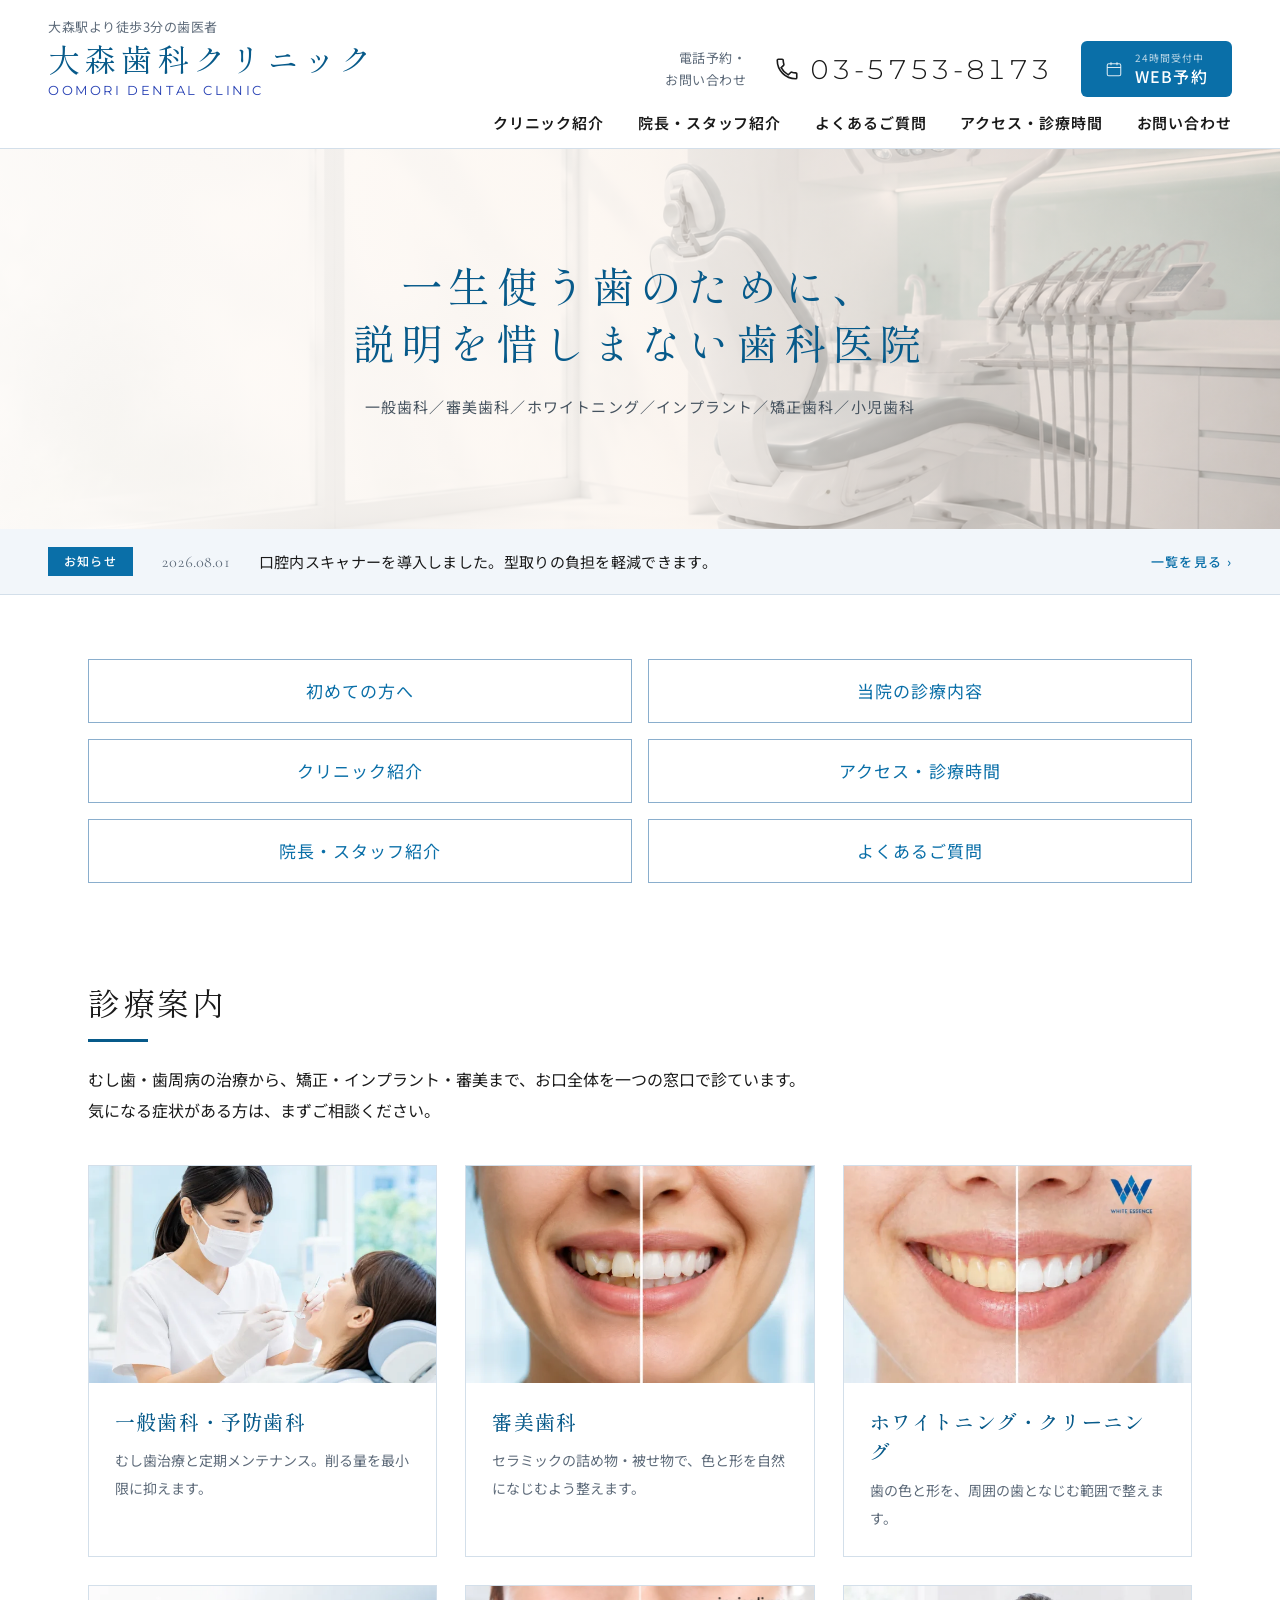
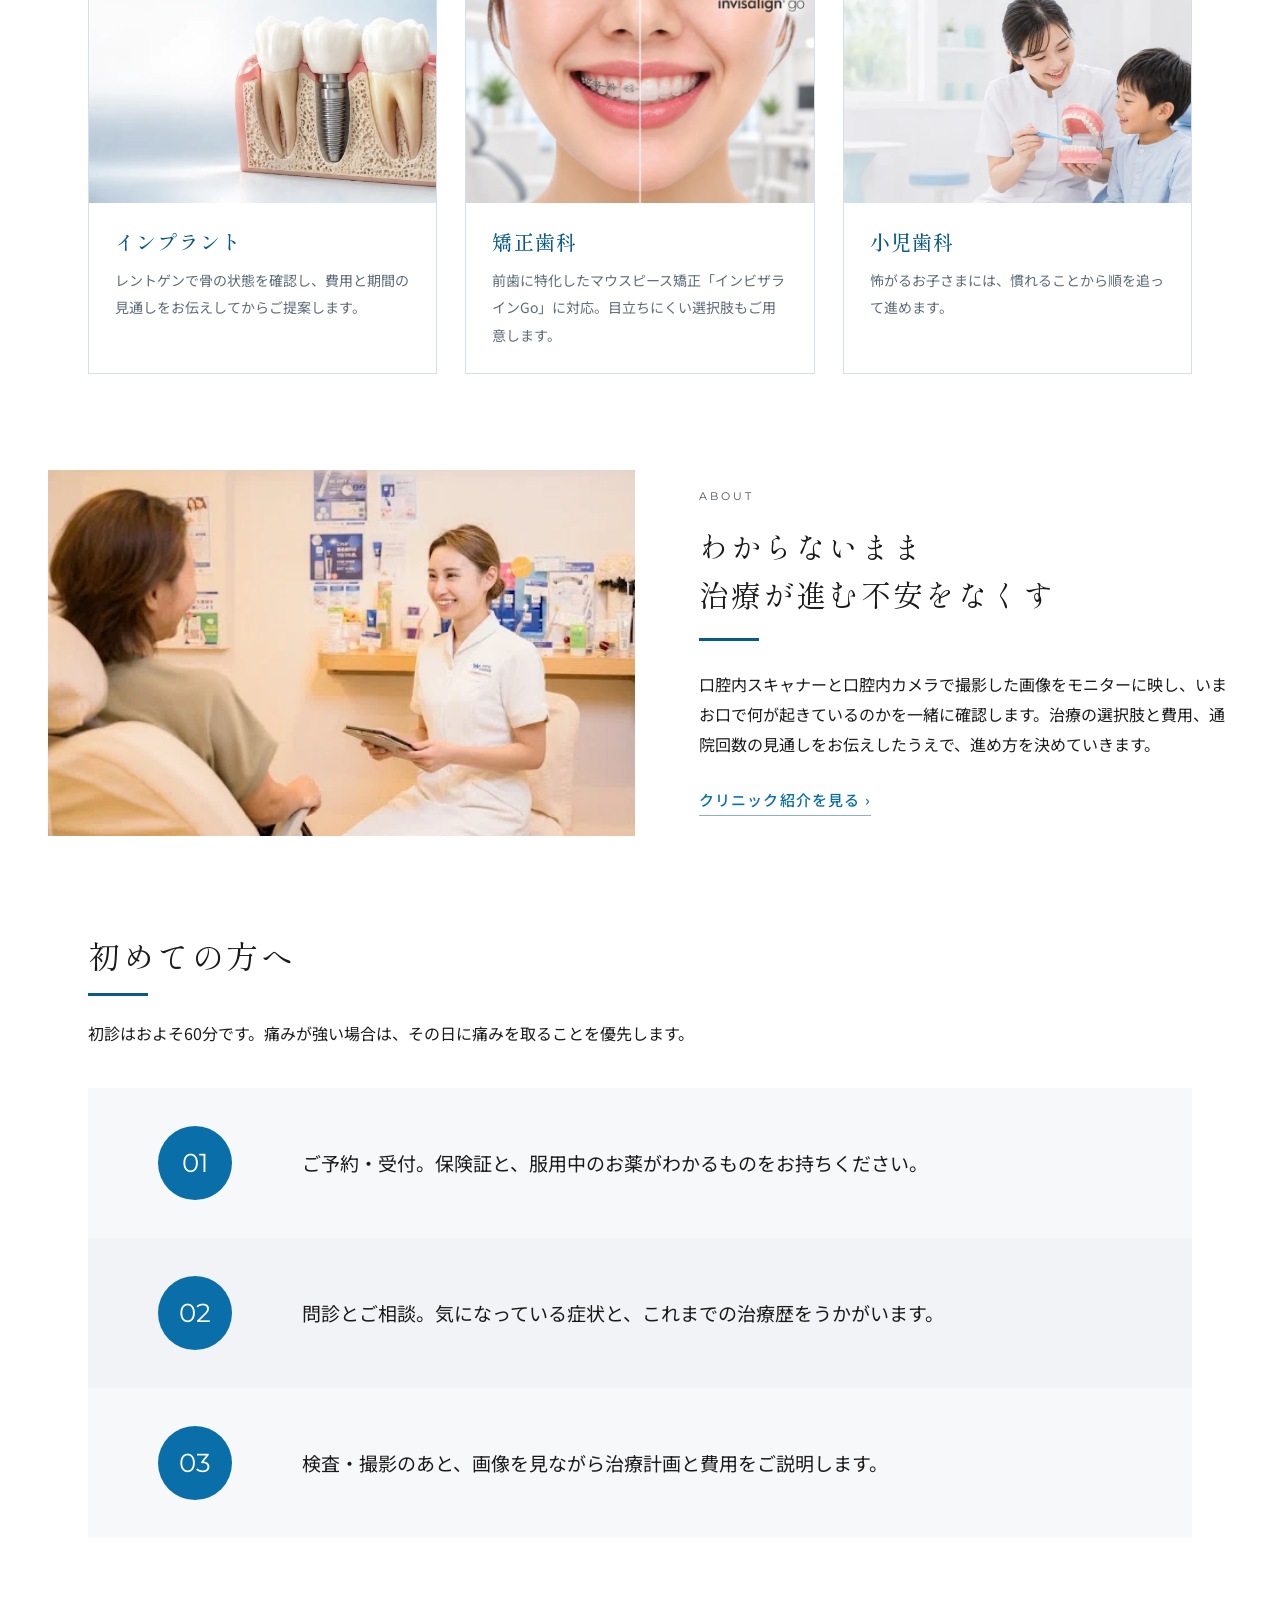
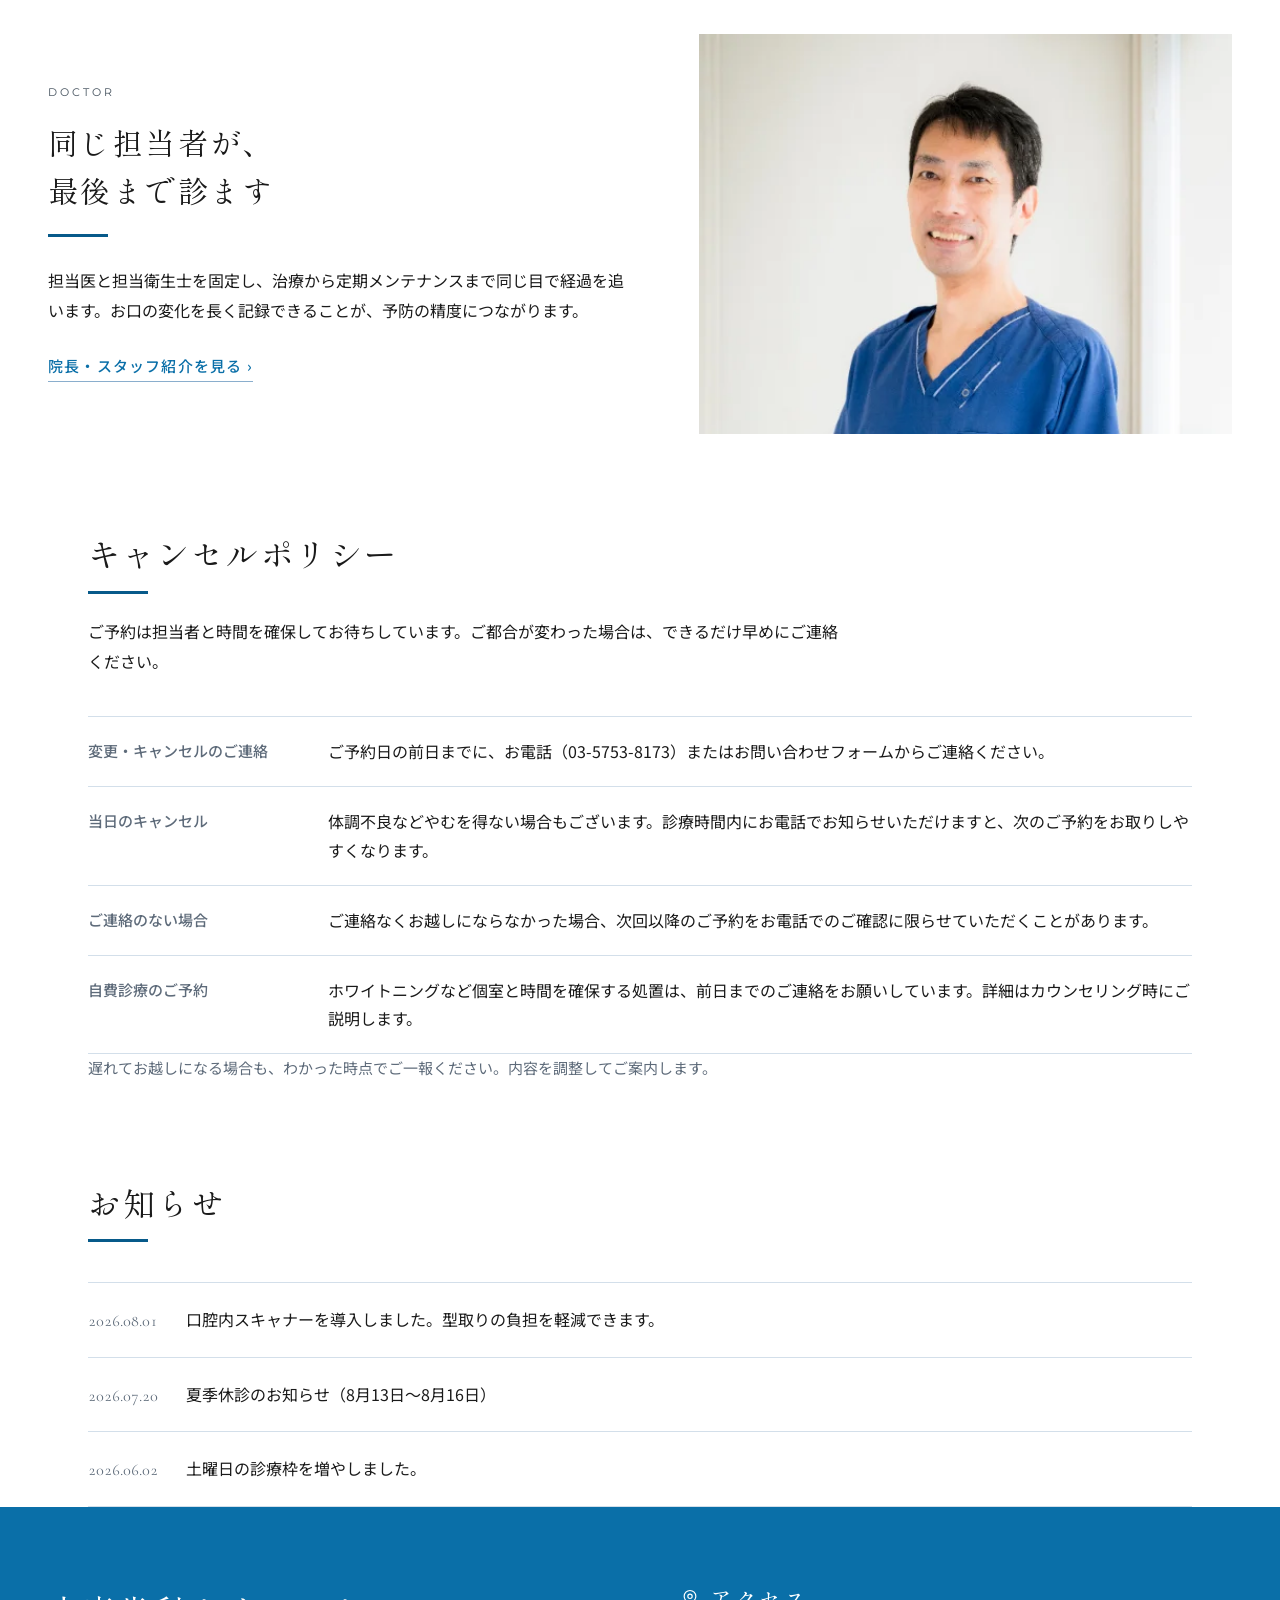
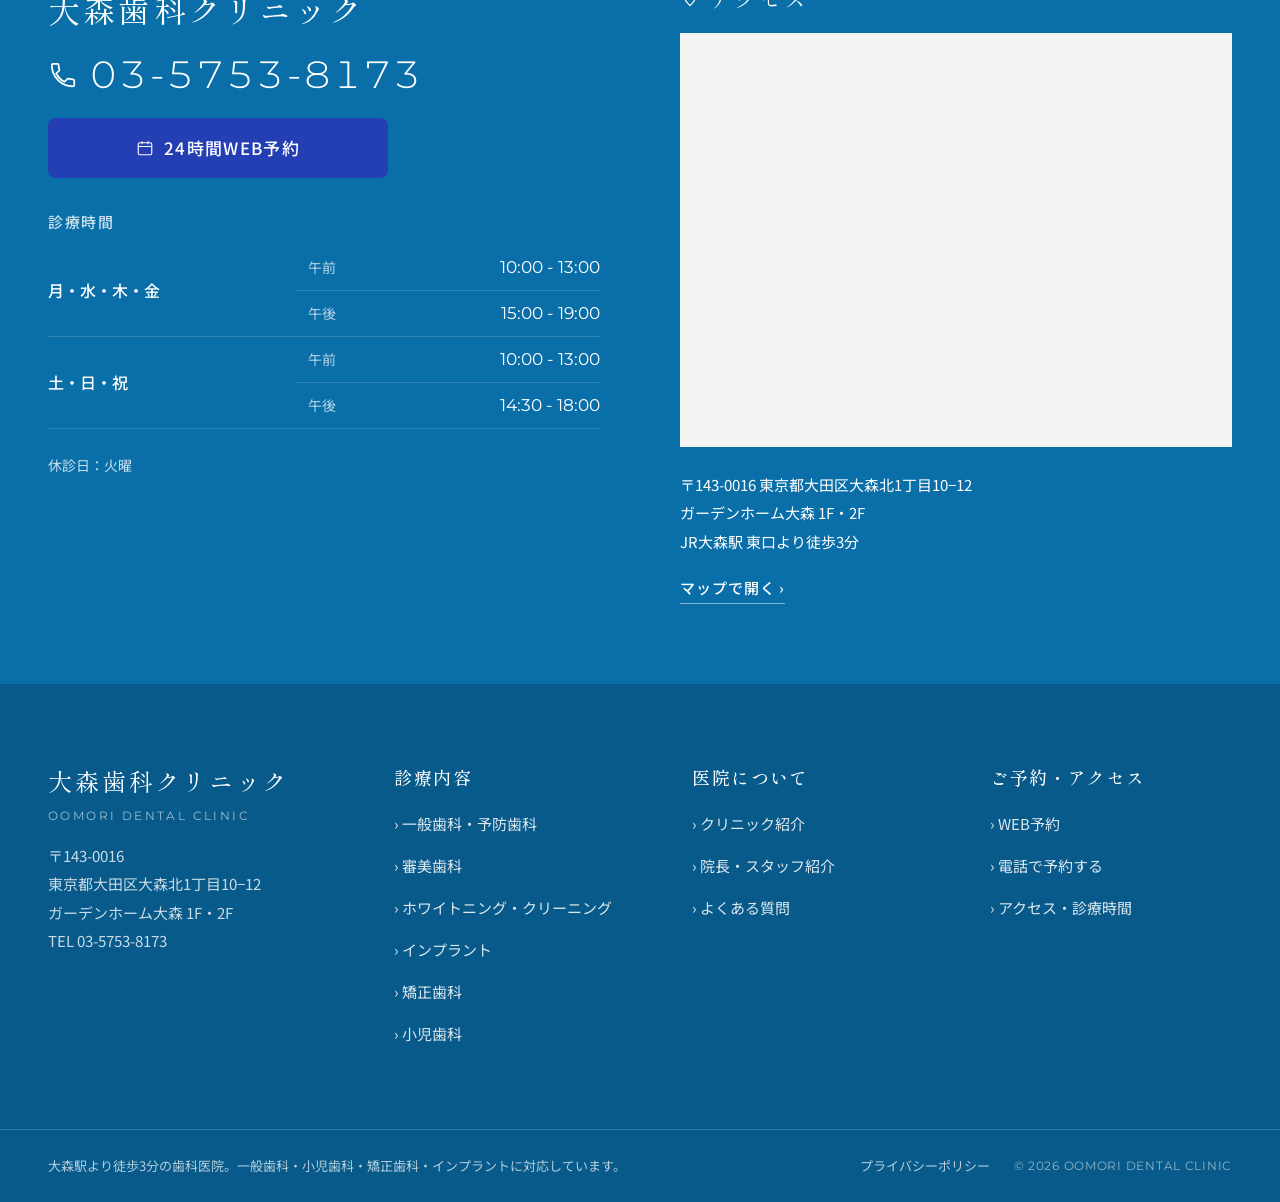
==== commit 712eba5b: "Brighten primary blue tokens to match client's reference design Pixel-sampled the client's reference" ====
--- a/site/index.html
+++ b/site/index.html
@@ -25,7 +25,7 @@
 <link rel="icon" type="image/png" sizes="16x16" href="favicon-16.png">
 <link rel="apple-touch-icon" sizes="180x180" href="apple-touch-icon.png">
 <link rel="manifest" href="site.webmanifest">
-<meta name="theme-color" content="#2F5D8C">
+<meta name="theme-color" content="#0A6FA8">
 <link rel="preconnect" href="https://fonts.googleapis.com">
 <link rel="preconnect" href="https://fonts.gstatic.com" crossorigin>
 <link href="https://fonts.googleapis.com/css2?family=Shippori+Mincho:wght@400;500;600&family=Noto+Sans+JP:wght@400;500;700&family=Cormorant+Garamond:wght@300;400;500&family=Montserrat:wght@300;400;500&display=swap" rel="stylesheet">
@@ -87,7 +87,7 @@
         </div>
       </article>
       <article class="menu-card">
-        <div class="menu-card__image"><img src="assets/img/menu-whitening.webp" width="726" height="344" alt="ホワイトニングの施術風景" loading="lazy"></div>
+        <div class="menu-card__image"><a href="/whitening.html"><img src="assets/img/menu-whitening.webp" width="726" height="344" alt="ホワイトニングの施術風景" loading="lazy"></a></div>
         <div class="menu-card__body">
           <h3 class="menu-card__title"><a href="/whitening.html">ホワイトニング・クリーニング</a></h3>
           <p class="menu-card__desc">歯の色と形を、周囲の歯となじむ範囲で整えます。</p>
--- a/site/css/style.css
+++ b/site/css/style.css
@@ -8,8 +8,8 @@
   color: #1A1A1A;
 }
 
-a { color: #2F5D8C; }
-a:hover { color: #1F3A5F; }
+a { color: #0A6FA8; }
+a:hover { color: #075A8A; }
 
 img { display: block; max-width: 100%; }
 
@@ -39,7 +39,7 @@
 .section-heading__rule {
   width: 60px;
   height: 3px;
-  background: #1F3A5F;
+  background: #075A8A;
 }
 
 .section-heading__lead {
@@ -77,7 +77,7 @@
 .site-header__name {
   font: 400 32px/1.1 "Shippori Mincho", serif;
   letter-spacing: .14em;
-  color: #1F3A5F;
+  color: #075A8A;
   text-decoration: none;
 }
 
@@ -126,7 +126,7 @@
   gap: 12px;
   min-height: 56px;
   padding: 0 24px;
-  background: #2F5D8C;
+  background: #0A6FA8;
   border-radius: 6px;
   text-decoration: none;
 }
@@ -164,8 +164,8 @@
 }
 
 .site-header__nav a.is-active {
-  color: #2F5D8C;
-  border-bottom: 2px solid #2F5D8C;
+  color: #0A6FA8;
+  border-bottom: 2px solid #0A6FA8;
   padding-bottom: 4px;
 }
 
@@ -178,7 +178,7 @@
 .hero__bg {
   position: absolute;
   inset: 0;
-  background: #17293D;
+  background: #075A8A;
 }
 
 .hero__bg img {
@@ -210,7 +210,7 @@
   margin: 0;
   font: 400 42px/1.35 "Shippori Mincho", serif;
   letter-spacing: .14em;
-  color: #16283D;
+  color: #075A8A;
 }
 
 .hero__subtitle {
@@ -242,7 +242,7 @@
 .news-bar__tag {
   flex: none;
   padding: 6px 16px;
-  background: #2F5D8C;
+  background: #0A6FA8;
   font: 500 12px/1.4 "Noto Sans JP", sans-serif;
   letter-spacing: .1em;
   color: #fff;
@@ -265,7 +265,7 @@
   margin-left: auto;
   font: 500 13px/1 "Noto Sans JP", sans-serif;
   letter-spacing: .1em;
-  color: #2F5D8C;
+  color: #0A6FA8;
   text-decoration: none;
 }
 
@@ -285,7 +285,7 @@
   background: #fff;
   font: 400 17px/1.5 "Noto Sans JP", sans-serif;
   letter-spacing: .06em;
-  color: #2F5D8C;
+  color: #0A6FA8;
   text-decoration: none;
 }
 
@@ -324,11 +324,11 @@
   margin: 0;
   font: 500 20px/1.5 "Shippori Mincho", serif;
   letter-spacing: .06em;
-  color: #1F3A5F;
+  color: #075A8A;
 }
 
 .menu-card__title a {
-  color: #1F3A5F;
+  color: #075A8A;
   text-decoration: none;
 }
 
@@ -349,7 +349,7 @@
 .media-block__image {
   position: relative;
   aspect-ratio: 16 / 10;
-  background: #17293D;
+  background: #075A8A;
   overflow: hidden;
 }
 
@@ -389,7 +389,7 @@
 .media-block__rule {
   width: 60px;
   height: 3px;
-  background: #1F3A5F;
+  background: #075A8A;
 }
 
 .media-block__text {
@@ -403,7 +403,7 @@
   align-self: flex-start;
   font: 500 15px/1 "Noto Sans JP", sans-serif;
   letter-spacing: .08em;
-  color: #2F5D8C;
+  color: #0A6FA8;
   text-decoration: none;
   border-bottom: 1px solid #8AAECD;
   padding-bottom: 8px;
@@ -434,7 +434,7 @@
   width: 74px;
   height: 74px;
   border-radius: 50%;
-  background: #2F5D8C;
+  background: #0A6FA8;
   color: #fff;
   display: flex;
   align-items: center;
@@ -514,7 +514,7 @@
 
 /* ===== Reserve section ===== */
 .reserve {
-  background: #20456B;
+  background: #0A6FA8;
   color: #fff;
 }
 
@@ -654,7 +654,7 @@
 
 /* ===== Site footer ===== */
 .site-footer {
-  background: #16283D;
+  background: #075A8A;
   color: #fff;
 }
 
@@ -742,7 +742,7 @@
 .page-hero {
   position: relative;
   height: 380px;
-  background: #17293D;
+  background: #075A8A;
   overflow: hidden;
 }
 
@@ -757,11 +757,11 @@
 .page-hero__scrim {
   position: absolute;
   inset: 0;
-  background: rgba(12, 28, 46, .44);
+  background: rgba(7, 90, 138, .44);
   pointer-events: none;
 }
 
-.page-hero--short .page-hero__scrim { background: rgba(12, 28, 46, .46); }
+.page-hero--short .page-hero__scrim { background: rgba(7, 90, 138, .46); }
 
 .page-hero__content {
   position: absolute;
@@ -923,7 +923,7 @@
   margin: 0 0 8px;
   font: 500 18px/1.5 "Shippori Mincho", serif;
   letter-spacing: .08em;
-  color: #1F3A5F;
+  color: #075A8A;
   text-align: center;
   padding-bottom: 14px;
   border-bottom: 1px solid #8AAECD;
@@ -1033,7 +1033,7 @@
   align-self: flex-start;
   padding: 11px 20px;
   background: #F1F3F7;
-  border-left: 9px solid #2F5D8C;
+  border-left: 9px solid #0A6FA8;
   font: 500 17px/1.5 "Noto Sans JP", sans-serif;
   letter-spacing: .06em;
   color: #1A1A1A;
@@ -1052,7 +1052,7 @@
   align-items: center;
   justify-content: center;
   min-height: 82px;
-  background: #2F5D8C;
+  background: #0A6FA8;
   font: 500 24px/1.5 "Shippori Mincho", serif;
   letter-spacing: .1em;
   color: #fff;
@@ -1075,7 +1075,7 @@
   justify-content: center;
   padding: 20px;
   font: 400 18px/1.65 "Noto Sans JP", sans-serif;
-  color: #2F5D8C;
+  color: #0A6FA8;
   text-align: center;
 }
 
@@ -1108,7 +1108,7 @@
   display: flex;
   align-items: center;
   justify-content: center;
-  color: #2F5D8C;
+  color: #0A6FA8;
   font: 400 12px/1.6 ui-monospace, Menlo, monospace;
   letter-spacing: .06em;
   text-align: center;
@@ -1158,7 +1158,7 @@
   justify-content: center;
   min-height: 56px;
   padding: 0 32px;
-  background: #2F5D8C;
+  background: #0A6FA8;
   border-radius: 6px;
   font: 500 16px/1 "Noto Sans JP", sans-serif;
   letter-spacing: .08em;
@@ -1189,7 +1189,7 @@
   width: 64px;
   height: 64px;
   border-radius: 50%;
-  background: #2F5D8C;
+  background: #0A6FA8;
   display: flex;
   align-items: center;
   justify-content: center;
@@ -1283,7 +1283,7 @@
   margin-left: auto;
   flex: none;
   font: 300 22px/1 "Montserrat", sans-serif;
-  color: #2F5D8C;
+  color: #0A6FA8;
   transition: transform 180ms ease;
 }
 
@@ -1360,7 +1360,7 @@
   justify-content: center;
   min-height: 56px;
   padding: 0 32px;
-  background: #2F5D8C;
+  background: #0A6FA8;
   border-radius: 6px;
   font: 500 16px/1 "Noto Sans JP", sans-serif;
   letter-spacing: .08em;
@@ -1408,7 +1408,7 @@
 .form-input:focus,
 .form-textarea:focus,
 .form-select:focus {
-  outline: 2px solid #2F5D8C;
+  outline: 2px solid #0A6FA8;
   outline-offset: 1px;
 }
 
@@ -1461,7 +1461,7 @@
 .form-radio-group input {
   width: 18px;
   height: 18px;
-  accent-color: #2F5D8C;
+  accent-color: #0A6FA8;
 }
 
 .form-date-row {
@@ -1502,7 +1502,7 @@
   height: 18px;
   margin-top: 4px;
   flex: none;
-  accent-color: #2F5D8C;
+  accent-color: #0A6FA8;
 }
 
 .form-submit-btn {
@@ -1512,7 +1512,7 @@
   min-height: 64px;
   padding: 0 64px;
   border: none;
-  background: #2F5D8C;
+  background: #0A6FA8;
   border-radius: 6px;
   font: 500 18px/1 "Noto Sans JP", sans-serif;
   letter-spacing: .1em;
@@ -1520,7 +1520,7 @@
   cursor: pointer;
 }
 
-.form-submit-btn:hover { background: #1F3A5F; }
+.form-submit-btn:hover { background: #075A8A; }
 
 .form-status {
   font: 400 14px/1.8 "Noto Sans JP", sans-serif;
@@ -1545,7 +1545,7 @@
 .article__tag {
   flex: none;
   padding: 6px 16px;
-  background: #2F5D8C;
+  background: #0A6FA8;
   font: 500 12px/1.4 "Noto Sans JP", sans-serif;
   letter-spacing: .1em;
   color: #fff;
@@ -1567,7 +1567,7 @@
 .article__rule {
   width: 60px;
   height: 3px;
-  background: #1F3A5F;
+  background: #075A8A;
   margin: 26px 0 0;
 }
 
@@ -1586,7 +1586,7 @@
   margin: 48px 0 0;
   font: 500 24px/1.6 "Shippori Mincho", serif;
   letter-spacing: .06em;
-  color: #1F3A5F;
+  color: #075A8A;
 }
 
 .article h3 + p { margin-top: 18px; }
@@ -1655,7 +1655,7 @@
   justify-self: center;
   font: 500 15px/1 "Noto Sans JP", sans-serif !important;
   letter-spacing: .08em;
-  color: #2F5D8C !important;
+  color: #0A6FA8 !important;
   border-bottom: 1px solid #8AAECD;
   padding-bottom: 6px;
 }
